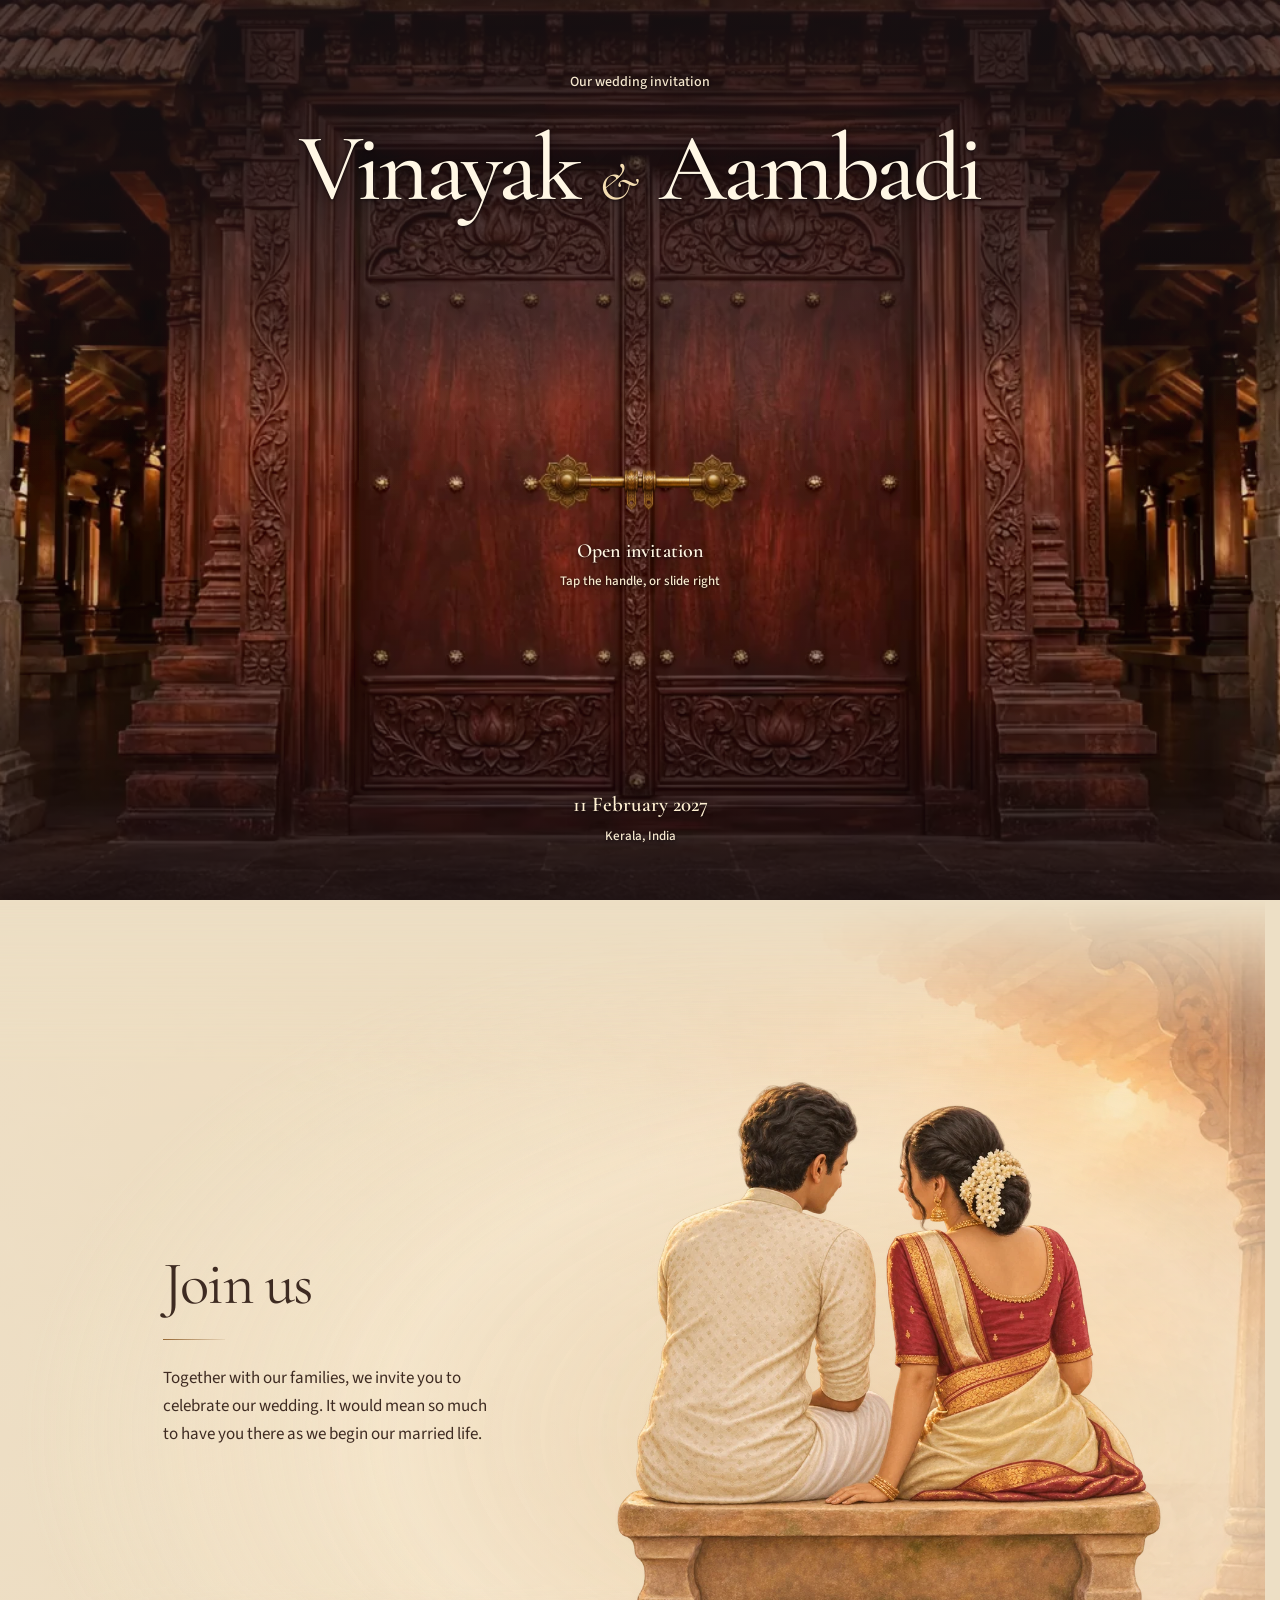
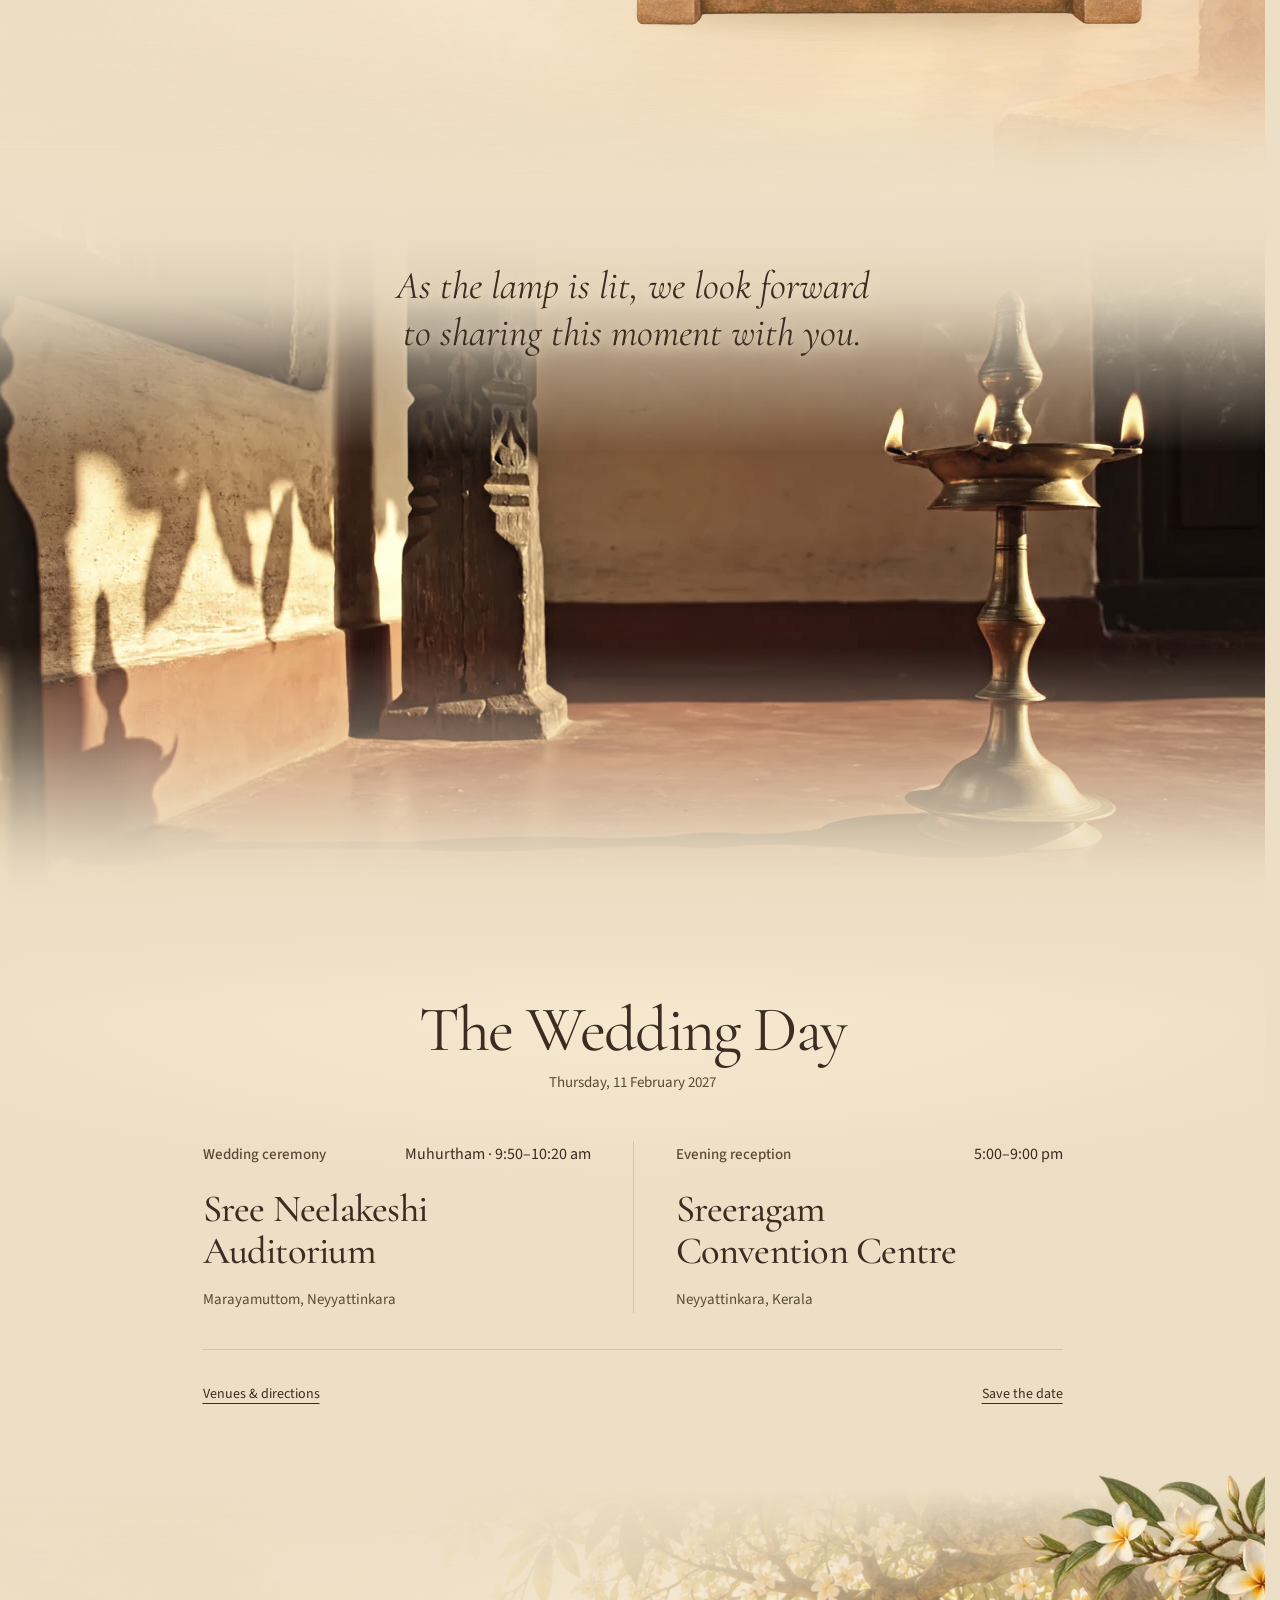
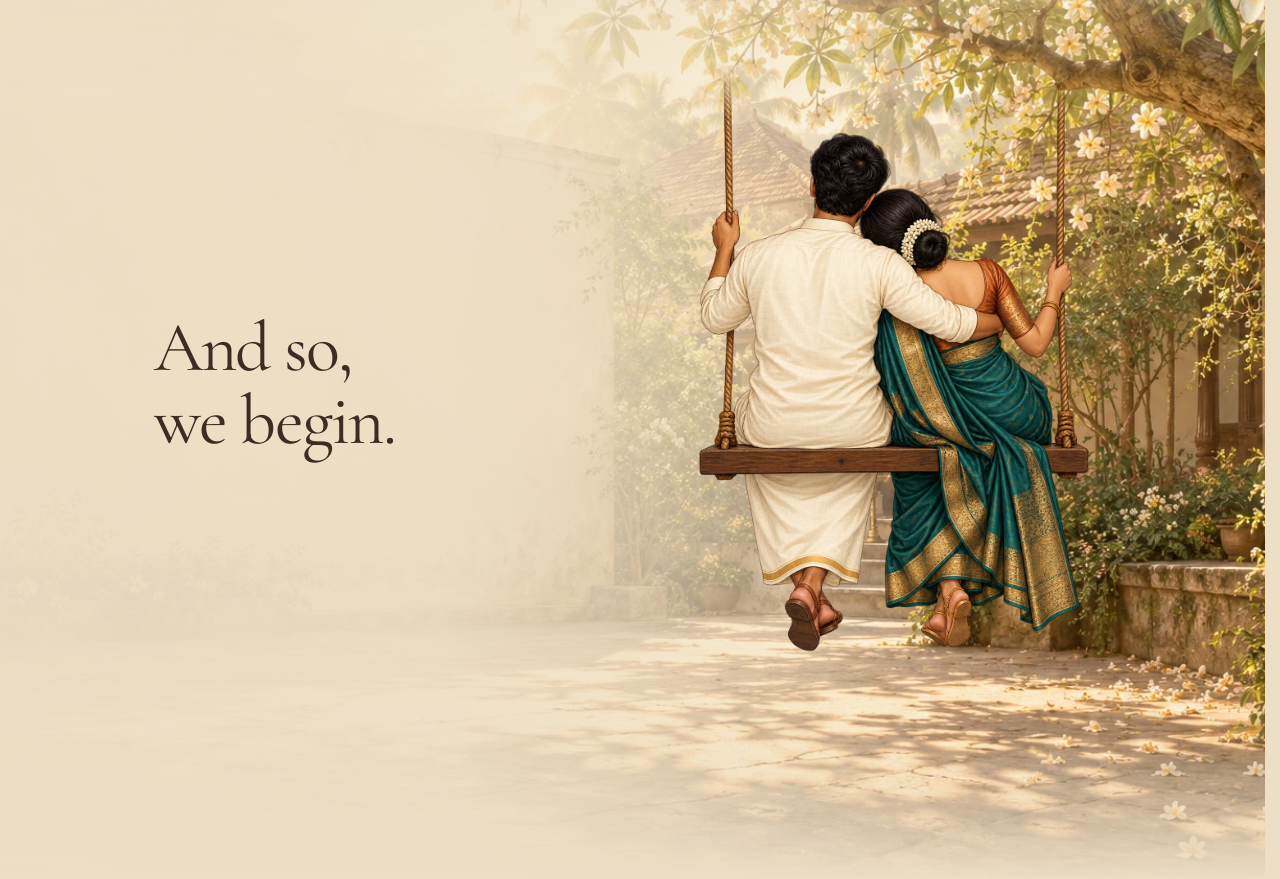
==== docs/vinayak-aambadi-invite/invite.html @ fde3c1c9 "Refine the invitation flow and soften the wedding-day transition" ====
<!doctype html>
<html lang="en"><head>
<meta name="robots" content="noindex, nofollow, noimageindex, nosnippet">
<meta name="referrer" content="no-referrer">
<link rel="stylesheet" href="fonts.css?v=privacy-1">

<meta charset="utf-8"><meta name="viewport" content="width=device-width,initial-scale=1,viewport-fit=cover">
<meta name="theme-color" content="#ead8b8"><title>Vinayak &amp; Aambadi · 11 February 2027</title>
<meta name="description" content="With joyful hearts, join Vinayak and Aambadi in Kerala on 11 February 2027.">
<link rel="icon" href="favicon.svg"><link rel="stylesheet" href="heritage.css?v=22"><link rel="stylesheet" href="depth-layers.css?v=4"><link rel="stylesheet" href="seamless-sections.css?v=5"><link rel="stylesheet" href="invitation-details.css?v=10"><script defer src="vendor/gsap.min.js"></script><script defer src="entrance-film.js?v=5"></script><script defer src="door-handle.js?v=1"></script><script defer src="heritage.js?v=22"></script><script type="module" src="scroll-world.js?v=20261101-viewport-poster"></script>
</head><body>
<a class="skip" href="#the-day">Skip to wedding details</a>
<section class="invite-gate" id="entrance" aria-labelledby="gate-title" hidden>
<div class="gate-cinema" aria-hidden="true"><picture><source media="(max-width:700px)" srcset="assets/entrance-film-v6/mobile-closed.webp"><img src="assets/entrance-film-v6/desktop-closed.webp" width="1280" height="720" alt="" fetchpriority="high"></picture><video class="entrance-film" width="1280" height="720" muted playsinline preload="none" data-assets="assets/entrance-film-v6" data-mobile="assets/entrance-film-v6/mobile-continuous.mp4?v=stable48" data-desktop="assets/entrance-film-v6/desktop-continuous.mp4" disablepictureinpicture></video></div><div class="gate-shade" aria-hidden="true"></div>
<div class="gate-leaf gate-ui">
<div class="gate-heading"><p>Our wedding invitation</p><h2 id="gate-title"><span>Vinayak</span><i>&amp;</i><span>Aambadi</span></h2></div>

<div class="gate-date"><time datetime="2027-02-11">11 February 2027</time><span>Kerala, India</span></div>
</div>
<button class="door-handle" type="button" aria-label="Open invitation" aria-describedby="door-hint"><span class="bolt-mechanism" aria-hidden="true"><span class="bolt-socket bolt-socket--left"><img class="latch-bolt latch-bolt--left" src="assets/entrance-film-v6/brass-latch.webp" width="704" height="235" alt="" decoding="async"></span><span class="bolt-socket bolt-socket--right"><img class="latch-bolt latch-bolt--right" src="assets/entrance-film-v6/brass-latch.webp" width="704" height="235" alt="" decoding="async"></span></span><span class="door-instruction"><span class="gate-action">Open invitation</span><span class="gate-hint" id="door-hint">Tap the handle, or slide right</span></span></button>
</section>
<main id="invitation-content">
<section class="scene cover" id="top" aria-labelledby="names"><div class="scene-glow glow--cover" aria-hidden="true"></div>
<div class="depth-floral floral--cover canopy-plane" aria-hidden="true"><img src="assets/botanical-depth-v1/jasmine.webp" srcset="assets/botanical-depth-v1/jasmine-mobile.webp 320w, assets/botanical-depth-v1/jasmine.webp 640w" sizes="(max-width:700px) 170px, 340px" width="640" height="960" alt="" decoding="async"></div>
<div class="depth-floral floral--cover-right canopy-plane" aria-hidden="true"><img src="assets/botanical-depth-v1/jasmine.webp" srcset="assets/botanical-depth-v1/jasmine-mobile.webp 320w, assets/botanical-depth-v1/jasmine.webp 640w" sizes="(max-width:700px) 170px, 340px" width="640" height="960" alt="" decoding="async"></div>
<div class="canopy-plane canopy-branch canopy-branch--left" aria-hidden="true"><img src="assets/botanical-depth-v1/frangipani.webp" srcset="assets/botanical-depth-v1/frangipani-mobile.webp 480w, assets/botanical-depth-v1/frangipani.webp 960w" sizes="(max-width:700px) 155px, 290px" width="960" height="640" alt="" decoding="async"></div>
<div class="canopy-plane canopy-branch canopy-branch--right" aria-hidden="true"><img src="assets/botanical-depth-v1/frangipani.webp" srcset="assets/botanical-depth-v1/frangipani-mobile.webp 480w, assets/botanical-depth-v1/frangipani.webp 960w" sizes="(max-width:700px) 175px, 340px" width="960" height="640" alt="" decoding="async"></div>
<picture class="cover-landscape"><source media="(max-width:700px)" srcset="assets/entrance-film-v6/mobile-end.webp"><img class="setting" src="assets/entrance-film-v6/desktop-end.webp" alt="" width="1536" height="864" fetchpriority="high"></picture>
<div class="cover-wash" aria-hidden="true"></div>
<div class="cover-copy"><p class="eyebrow">You’re invited to the wedding of</p><h1 id="names" data-words><span>Vinayak</span><i>&amp;</i><span>Aambadi</span></h1><p class="date">11 February 2027</p><p class="small">Thursday · Neyyattinkara, Kerala</p></div>
<div class="cover-couple"><img src="assets/courtyard-portrait-v1/walking.webp" srcset="assets/courtyard-portrait-v1/walking-mobile.webp 540w, assets/courtyard-portrait-v1/walking.webp 900w" sizes="(max-width:700px) 65vw, 29vw" alt="Vinayak and Aambadi walking together, illustrated from behind." width="900" height="1350"></div>
<a class="open-letter" href="#invitation">Read the invitation <span aria-hidden="true">↓</span></a>
</section>
<section class="scene letter" id="invitation" aria-labelledby="letter-title"><div class="scene-glow glow--letter" aria-hidden="true"></div>
<picture class="letter-atmosphere" aria-hidden="true"><img src="assets/courtyard-portrait-v9/veranda.webp" srcset="assets/courtyard-portrait-v9/veranda-small.webp 840w, assets/courtyard-portrait-v9/veranda.webp 1320w" sizes="(max-width:700px) 150vw, 100vw" width="1320" height="880" alt="" decoding="async" loading="lazy"></picture>
<div class="letter-copy"><h2 id="letter-title" data-words><span>Join us</span></h2><span class="letter-rule" aria-hidden="true"></span><p>Together with our families, we invite you to celebrate our wedding. It would mean so much to have you there as we begin our married life.</p></div>
<div class="letter-couple"><img src="assets/courtyard-portrait-v11/dusk.webp" srcset="assets/courtyard-portrait-v11/dusk-mobile.webp 540w, assets/courtyard-portrait-v11/dusk.webp 900w" sizes="(max-width:700px) 84vw, 43vw" alt="Vinayak and Aambadi turn slightly toward one another while seated on a stone bench, illustrated from behind." loading="lazy" width="900" height="964"></div>
</section>
<div class="scene light-story" id="cinema">
<div class="scroll-world film" data-world="section" data-manifest="assets/lamp-motion-v2/manifest.json" aria-hidden="true"><picture class="world-poster"><source media="(max-width:700px)" srcset="assets/lamp-motion-v2/mobile-poster.webp"><img src="assets/films-lamp-v1/desktop-poster.webp" alt="" loading="lazy"></picture><canvas></canvas></div>
<div class="film-wash" aria-hidden="true"></div><div class="light-copy"><p>As the lamp is lit, we look forward to sharing this moment with you.</p></div>
</div>
<section class="scene celebrations" id="the-day" aria-labelledby="events-title">
<div class="celebrations-inner"><header><h2 id="events-title">The Wedding Day</h2><p class="celebration-date"><time datetime="2027-02-11">Thursday, 11 February 2027</time></p></header>
<div class="event-grid">
<article class="event"><div class="event-heading"><h3>Wedding ceremony</h3><p>Muhurtham · <time datetime="2027-02-11T09:50:00+05:30">9:50–10:20 am</time></p></div><h4>Sree Neelakeshi<br>Auditorium</h4><p class="event-address">Marayamuttom, Neyyattinkara</p></article>
<article class="event"><div class="event-heading"><h3>Evening reception</h3><p><time datetime="2027-02-11T17:00:00+05:30">5:00–9:00 pm</time></p></div><h4>Sreeragam<br>Convention Centre</h4><p class="event-address">Neyyattinkara, Kerala</p></article>
</div><div class="events-meta"><a class="calendar" href="index.html#locations">Venues &amp; directions</a><a class="calendar" href="wedding.ics" download>Save the date</a></div></div>
</section>
<section class="scene memory" id="our-story" aria-labelledby="memory-title"><img class="depth-floral floral--memory" src="assets/botanical-depth-v1/frangipani.webp" srcset="assets/botanical-depth-v1/frangipani-mobile.webp 480w, assets/botanical-depth-v1/frangipani.webp 960w" sizes="(max-width:700px) 190px, 340px" width="960" height="640" alt="" aria-hidden="true" decoding="async" loading="lazy"><div class="memory-backdrop" aria-hidden="true"><picture class="memory-setting"><source media="(max-width:700px)" srcset="assets/heritage-v2/story-garden-small.webp"><img src="assets/heritage-v2/story-garden.webp" alt="" loading="lazy" width="1536" height="1024"></picture><div class="memory-wash"></div><div class="scene-glow glow--memory"></div></div><div class="memory-copy" id="until-then"><h2 id="memory-title" data-words><span>And so, we begin.</span></h2></div><div class="swing"><img src="assets/couple-swing-rear-v2.webp" alt="The couple sharing a garden swing, seen from behind." loading="lazy" width="1024" height="1536"></div></section>
</main></body></html>
---- docs/vinayak-aambadi-invite/fonts.css ----
@font-face{font-family:Bodoni Moda;font-style:normal;font-weight:400 600;font-display:swap;src:url(assets/fonts/bodoni-moda-normal.woff2) format("woff2");unicode-range:U+0000-00FF,U+0131,U+0152-0153,U+02BB-02BC,U+02C6,U+02DA,U+02DC,U+0304,U+0308,U+0329,U+2000-206F,U+20AC,U+2122,U+2191,U+2193,U+2212,U+2215,U+FEFF,U+FFFD}@font-face{font-family:Cormorant Garamond;font-style:italic;font-weight:400 600;font-display:swap;src:url(assets/fonts/cormorant-garamond-italic.woff2) format("woff2");unicode-range:U+0000-00FF,U+0131,U+0152-0153,U+02BB-02BC,U+02C6,U+02DA,U+02DC,U+0304,U+0308,U+0329,U+2000-206F,U+20AC,U+2122,U+2191,U+2193,U+2212,U+2215,U+FEFF,U+FFFD}@font-face{font-family:Cormorant Garamond;font-style:normal;font-weight:400 600;font-display:swap;src:url(assets/fonts/cormorant-garamond-normal.woff2) format("woff2");unicode-range:U+0000-00FF,U+0131,U+0152-0153,U+02BB-02BC,U+02C6,U+02DA,U+02DC,U+0304,U+0308,U+0329,U+2000-206F,U+20AC,U+2122,U+2191,U+2193,U+2212,U+2215,U+FEFF,U+FFFD}@font-face{font-family:DM Sans;font-style:normal;font-weight:400 600;font-display:swap;src:url(assets/fonts/dm-sans-normal.woff2) format("woff2");unicode-range:U+0000-00FF,U+0131,U+0152-0153,U+02BB-02BC,U+02C6,U+02DA,U+02DC,U+0304,U+0308,U+0329,U+2000-206F,U+20AC,U+2122,U+2191,U+2193,U+2212,U+2215,U+FEFF,U+FFFD}@font-face{font-family:"Source Sans 3";font-style:normal;font-weight:400 600;font-display:swap;src:url(assets/fonts/source-sans-3-normal.woff2) format("woff2");unicode-range:U+0000-00FF,U+0131,U+0152-0153,U+02BB-02BC,U+02C6,U+02DA,U+02DC,U+0304,U+0308,U+0329,U+2000-206F,U+20AC,U+2122,U+2191,U+2193,U+2212,U+2215,U+FEFF,U+FFFD}
---- docs/vinayak-aambadi-invite/heritage.css ----
:root {
  --paper:#eddfc5; --ink:#503927; --gold:#8c6835; --soft:#715c45;
  --serif:'Cormorant Garamond',Georgia,serif; --sans:'Source Sans 3',Arial,sans-serif;
  --cover-min-height:690px;
  --cover-scene-height:max(100dvh,var(--cover-min-height));
  --cover-position:center 80%;
  --cover-wash:linear-gradient(#eddfc526,transparent 55%);
  color-scheme:light;
}
*{box-sizing:border-box}
html{scroll-behavior:smooth;scrollbar-gutter:stable}
body{margin:0;overflow-x:clip;background:var(--paper);color:var(--ink);font:17px/1.65 var(--sans)}
h1,h2,h3,p{margin:0}a{color:inherit;text-underline-offset:5px}img{display:block;max-width:100%}
a:focus-visible{outline:2px solid var(--gold);outline-offset:6px}
.skip{position:fixed;z-index:20;translate:0 -150%;background:var(--paper);padding:12px}.skip:focus{translate:0}
.scene{position:relative;isolation:isolate;min-height:100svh;overflow:clip;view-timeline:--scene}
.scene::after{content:'';position:absolute;inset:auto 0 0;height:clamp(70px,12svh,150px);z-index:2;background:linear-gradient(transparent,var(--paper));pointer-events:none}
.eyebrow{font-size:14px;letter-spacing:.025em;color:var(--soft);margin-bottom:20px}
h2{font:400 clamp(48px,5.5vw,80px)/1.04 var(--serif);letter-spacing:-.025em;text-wrap:balance}
h2 span{display:block}h3{font:500 40px/1.05 var(--serif)}
.small{font-size:14px}.signature{font:italic 400 30px/1.4 var(--serif);color:var(--gold)}
/* Art direction is responsive. No illustration is ever stretched to fill a box. */
.cover{height:var(--cover-scene-height);min-height:var(--cover-min-height);text-align:center;padding:0 24px}
.cover-landscape,.cover-wash{position:absolute;inset:0;z-index:-3}
.setting{width:100%;height:100%;object-fit:cover;object-position:var(--cover-position)}
.cover-wash{z-index:-2;background:var(--cover-wash)}
.cover-copy{position:relative;z-index:4;padding-top:clamp(55px,8svh,100px);margin-inline:auto;width:fit-content;max-width:100%}
.cover-copy .eyebrow{margin-bottom:15px}
.cover h1{font:500 clamp(64px,7.5vw,104px)/.88 var(--serif);letter-spacing:-.035em}
.cover h1 span{display:block}.cover h1 i{display:block;font-size:.43em;font-weight:400;margin:9px 0 12px}
.date{font:500 25px/1.4 var(--serif);margin-top:24px}.cover-copy .small{margin-top:3px}
.cover-couple{position:absolute;z-index:4;left:50%;translate:-50% 0;bottom:10svh;height:36svh;min-height:245px;max-height:405px;aspect-ratio:2/3;transform-origin:50% 100%}
.cover-couple::after,.letter-couple::after{content:'';position:absolute;left:23%;right:23%;height:12px;bottom:1%;z-index:-1;background:#51382760;border-radius:50%;filter:blur(7px)}
.cover-couple img,.letter-couple img{height:100%;width:100%;object-fit:contain}
.open-letter{position:absolute;z-index:8;bottom:28px;left:50%;translate:-50% 0;white-space:nowrap;font-size:14px;text-decoration:none;display:flex;align-items:center;gap:15px;min-height:44px}.open-letter span{font-size:23px}
/* An illustrated double-page spread, with full-height artwork and breathing room. */
.letter{display:grid;grid-template-columns:1.1fr 1fr;align-items:center;gap:5vw;padding:90px max(12vw,35px) 95px;background:radial-gradient(ellipse at 65% 70%,#f8ecd49c,transparent 60%)}
.letter-copy{position:relative;z-index:5;max-width:540px;text-align:center}
.letter-copy h2{font-size:clamp(46px,4.9vw,74px)}
.letter-copy p:not(.eyebrow){margin-top:18px}.fine-ornament{font-size:25px;color:var(--gold);margin:20px 0}
.letter-architecture{position:absolute;inset:0;z-index:-1;opacity:.4;mask-image:linear-gradient(transparent,#000 18%,#000 76%,transparent);pointer-events:none}
.letter-architecture img{position:absolute;top:0;width:11%;height:100%;object-fit:cover}
.frame-left{left:0;object-position:left center}.frame-right{right:0;object-position:right center}
.letter-couple{position:relative;z-index:3;height:min(66svh,700px);width:100%;align-self:center}
.ritual-front{position:absolute;z-index:4;bottom:2%;left:0;width:min(32%,400px);height:auto;pointer-events:none}
/* A single cinematic breath. Portrait film keeps its native 9:16 proportions. */
.light-story{display:flex;align-items:center;padding:100px 12vw;min-height:110svh}
.film{position:absolute;inset:0;z-index:-4;background:var(--paper);filter:sepia(.25) saturate(.78);pointer-events:none}
.world-poster,.world-poster img,.film canvas{position:absolute;inset:0;width:100%;height:100%;object-fit:cover}
.film canvas{opacity:0}.world-painted canvas{opacity:1}.world-painted .world-poster{opacity:0}
.film-wash{position:absolute;inset:0;z-index:-2;pointer-events:none;background:linear-gradient(90deg,#eddfc5f5,#eddfc5cf 28%,#eddfc50a 65%),linear-gradient(var(--paper),transparent 22%,transparent 74%,var(--paper))}
.light-copy{position:relative;z-index:4;max-width:580px}.light-copy>p:last-child{margin-top:25px}
/* Garden, typography and swing are three independent depth planes. */
.memory{display:grid;grid-template-columns:1fr 1fr;align-items:center;padding:100px 12vw;gap:7vw;min-height:110svh}
.memory-setting{position:absolute;inset:-40px 0;z-index:-4}.memory-setting img{width:100%;height:100%;object-fit:cover;object-position:center}
.memory-wash{position:absolute;inset:0;z-index:-3;background:linear-gradient(90deg,#eddfc5b0,transparent 70%),linear-gradient(var(--paper),transparent 22%,transparent 75%,var(--paper))}
.memory-copy{position:relative;z-index:4}.memory-copy p:last-child{max-width:37ch;margin-top:28px}
.swing{position:relative;z-index:3;height:min(70svh,700px);width:100%;transform-origin:50% 0}
.swing img{height:100%;width:100%;object-fit:contain;transform-origin:50% 0;mask-image:linear-gradient(transparent,#000 8%)}
/* Both venues share one calm, readable page. */
.celebrations{display:flex;align-items:center;justify-content:center;padding:75px 8vw;min-height:100svh;text-align:left;background:var(--paper)}
.celebrations-inner{position:relative;z-index:4;width:min(100%,1000px)}
.celebrations header{text-align:center}.celebration-date{font-size:15px;color:var(--soft);margin-bottom:20px}
.celebrations h2{font-size:clamp(48px,5vw,72px)}
.event-grid{display:grid;grid-template-columns:1fr 1fr;margin:60px 0 48px;gap:0}
.event{position:relative;min-width:0;padding:0 42px}
.event:first-child{padding-left:0}.event:last-child{padding-right:0;border-left:1px solid #9d773d40}
.event-heading{display:flex;align-items:baseline;justify-content:space-between;gap:12px;margin-bottom:22px}
.event-heading h3{font:500 15px/1.4 var(--sans);color:var(--soft)}.event-heading p{font-size:16px;white-space:nowrap}
.event h4{font:500 clamp(32px,3vw,42px)/1.08 var(--serif);letter-spacing:-.02em;margin:0 0 16px}
.event-address{font-size:15px;color:var(--soft)}
.event>a{display:inline-flex;align-items:center;gap:9px;min-height:44px;margin-top:14px;font-size:14px;text-decoration-thickness:1px}
.event>a svg{width:18px;height:18px;stroke:currentColor;stroke-width:1.4;stroke-linecap:round;stroke-linejoin:round}
.events-meta{display:flex;justify-content:space-between;align-items:center;gap:24px;border-top:1px solid #9d773d40;padding-top:23px;font-size:14px}
.events-meta p{line-height:1.65}.events-meta p span{color:var(--soft)}.calendar{display:inline-flex;align-items:center;min-height:44px;white-space:nowrap}
.closing{display:grid;place-items:center;text-align:center;padding:90px 24px 210px;min-height:100svh}
.closing-setting{position:absolute;z-index:-3;inset:0;width:100%;height:100%;object-fit:cover;opacity:.32;mask-image:linear-gradient(transparent,#000 45%,transparent)}
.closing-copy{position:relative;z-index:4}.closing-copy .signature{margin-top:30px}.closing-copy>p:last-of-type{font-size:14px;margin-top:12px}.closing-copy>a{display:inline-flex;align-items:center;min-height:44px;margin-top:20px;font-size:14px}
.closing-ritual{position:absolute;bottom:0;width:min(75vw,520px);height:auto;z-index:4}
@supports ((animation-timeline:view()) and (animation-range:entry)) {
 @media(prefers-reduced-motion:no-preference) {
  .cover-landscape,.cover-copy,.cover-couple{animation:cover-depth linear both;animation-timeline:scroll(root block);animation-range:0px var(--cover-scene-height)}
  .letter-couple,.swing{animation:portrait-depth linear both;animation-timeline:--scene;animation-range:entry 0% exit 100%}
  .letter-architecture,.ritual-front{animation:foreground-depth linear both;animation-timeline:--scene;animation-range:entry 0% exit 100%}
  .memory-setting{animation:garden-depth linear both;animation-timeline:--scene;animation-range:entry 0% exit 100%}
  @keyframes cover-depth{from{transform:translateY(0) scale(1)}to{transform:translateY(var(--cover-travel)) scale(var(--cover-scale,1))}}
  @keyframes portrait-depth{from{translate:0 15px}to{translate:0 -15px}}
  @keyframes foreground-depth{from{translate:0 25px}to{translate:0 -25px}}
  @keyframes garden-depth{from{translate:0 -20px}to{translate:0 20px}}
 }
}
@media(prefers-reduced-motion:no-preference){.in-view .swing img{animation:sway 8s ease-in-out infinite alternate}@keyframes sway{from{rotate:-.65deg}to{rotate:.65deg}}}
@media(max-width:1000px) and (min-width:701px){.letter,.memory{padding-inline:8vw;gap:3vw}.letter-copy h2{font-size:52px}.event{padding-inline:26px}.event-heading{flex-direction:column;gap:5px}h3{font-size:35px}}
@media(max-width:700px){
 :root{--cover-min-height:600px;--cover-position:center bottom}
 body{font-size:15px}
 .scene{min-height:100svh}h2{font-size:clamp(43px,11.8vw,58px)}
 .eyebrow{font-size:12px;margin-bottom:16px}.small{font-size:13px}
 .cover{padding-inline:22px}
 .cover-copy{padding-top:7svh}.cover-copy .eyebrow{max-width:25ch;margin-inline:auto}
 .cover h1{font-size:clamp(61px,17.4vw,79px)}.cover h1 i{margin:8px 0 10px}
 .date{font-size:23px;margin-top:20px}.cover-couple{height:35svh;min-height:220px;max-height:350px;bottom:11svh}
 .open-letter{bottom:18px;font-size:13px}
 .letter{display:flex;flex-direction:column;padding:45px 10vw 55px;gap:16px}
 .letter-copy h2{font-size:clamp(40px,11.6vw,56px)}.letter-copy p:not(.eyebrow){margin-top:14px}.letter-copy .signature{font-size:27px}.letter-copy .fine-ornament{margin:12px 0}
 .letter-couple{height:30svh;min-height:240px;width:100%;flex:none}
 .letter-architecture{opacity:.18}.letter-architecture img{width:12%;height:100%;object-position:left bottom}.letter-architecture .frame-right{object-position:right bottom}
 .ritual-front{width:29%;bottom:25px;left:-10px}
 .light-story{padding:65px 9vw 90px;align-items:flex-start;min-height:105svh}
 .light-copy{margin-top:2svh}.light-copy h2{font-size:clamp(44px,12.2vw,60px)}.light-copy>p:last-child{margin-top:20px}
 .film{top:auto;bottom:0;width:100%;height:auto;aspect-ratio:9/16;filter:sepia(.2) saturate(.8);mask-image:linear-gradient(transparent,#000 22%,#000 84%,transparent)}
 .film-wash{background:linear-gradient(var(--paper) 0%,#eddfc5e0 24%,#eddfc55c 43%,transparent 65%,var(--paper) 100%)}
 .memory{display:flex;flex-direction:column;gap:15px;padding:70px 10vw 65px}
 .memory-copy h2{font-size:clamp(45px,12vw,58px)}.memory-copy p:last-child{margin-top:22px}
 .memory-setting img{object-position:65% center}.memory-wash{background:linear-gradient(var(--paper),#eddfc5b8 30%,#eddfc518 65%,var(--paper))}
 .swing{height:49svh;min-height:310px;max-height:480px;width:100%;flex:none}
 .celebrations{padding:42px 7vw;min-height:100svh}.celebrations h2{font-size:clamp(40px,11.3vw,49px)}.celebration-date{font-size:13px;margin-bottom:15px}
 .event-grid{grid-template-columns:1fr;margin:34px 0 24px;gap:25px}
 .event,.event:first-child,.event:last-child{padding:0;border:0}.event:last-child{border-top:1px solid #9d773d40;padding-top:25px}
 .event-heading{margin-bottom:12px;gap:8px}.event-heading h3{font-size:13px}.event-heading p{font-size:15px}
 .event h4{font-size:31px;margin-bottom:10px}.event-address{font-size:13px}.event>a{margin-top:5px;font-size:13px}
 .events-meta{font-size:12px;padding-top:16px;gap:16px}.events-meta p span{display:none}.calendar{font-size:13px}
 .closing{padding:65px 24px 200px}.closing h2{font-size:58px}.closing-ritual{width:min(90vw,480px)}
}
@media(max-width:370px){.cover h1{font-size:60px}.event-heading{gap:5px}.event-heading h3{font-size:12px}.event-heading p{font-size:14px}.event h4{font-size:28px}}
@media(max-height:740px) and (max-width:700px){.celebrations{padding-block:28px}.celebrations h2{font-size:39px}.celebration-date{margin-bottom:12px}.event-grid{margin:24px 0 18px;gap:18px}.event:last-child{padding-top:18px}.event-heading{margin-bottom:9px}.event h4{font-size:28px;margin-bottom:8px}.event-address{font-size:12px}.event>a{min-height:40px;margin-top:3px}.events-meta{padding-top:12px}}
@media(max-height:740px) and (max-width:700px){.cover-copy{padding-top:5svh}.cover h1{font-size:60px}.cover-copy .eyebrow{margin-bottom:12px}.date{margin-top:15px;font-size:21px}.cover-couple{height:33svh;min-height:195px;bottom:10svh}.open-letter{bottom:10px}.letter,.memory{padding-block:50px 65px}.light-story{min-height:760px}}
@media(max-height:640px) and (max-width:700px){:root{--cover-min-height:540px}.cover-copy{padding-top:25px}.cover h1{font-size:52px}.cover-copy .eyebrow{font-size:11px;line-height:1.45}.cover-couple{height:31svh;min-height:185px}.cover-copy .small{font-size:12px}.cover h1 i{margin:6px 0 8px}}
@media(prefers-reduced-motion:reduce){html{scroll-behavior:auto}*,*::before,*::after{animation:none!important}.film canvas{display:none}.world-poster{opacity:1!important}}
@media(min-width:701px) and (max-height:760px){.celebrations{padding-block:38px}.celebrations h2{font-size:56px}.celebration-date{margin-bottom:15px}.event-grid{margin:34px 0 27px}.event-heading{margin-bottom:15px}.event h4{font-size:36px}.events-meta{padding-top:16px}}
@media(max-width:700px){.celebration-date{font-size:14px}.event-heading h3{font-size:14px}.event-heading p{font-size:16px}.event-address{font-size:14px}.event>a{font-size:14px}.events-meta{font-size:13px}.calendar{font-size:14px}}
@media(max-width:370px), (max-height:740px) and (max-width:700px){.celebration-date{font-size:13px}.event-heading h3{font-size:13px}.event-heading p{font-size:15px}.event-address{font-size:13px}.events-meta{font-size:12px}.calendar{font-size:13px}}
@media(max-width:700px){.light-copy h2{font-size:clamp(40px,11.2vw,50px)}}
@media(max-width:370px) and (max-height:640px){.celebrations{padding-block:12px}.event-grid{margin:20px 0 14px;gap:16px}.event:last-child{padding-top:16px}.event-heading{margin-bottom:8px}.event h4{font-size:27px}.events-meta{padding-top:10px}}
.depth-floral{position:absolute;z-index:5;width:clamp(230px,23vw,350px);height:auto;object-fit:contain;pointer-events:none;opacity:.95}
.floral--cover{left:-95px;top:-40px}.floral--cover-right{right:-90px;top:-150px;scale:-1 1}.floral--letter{right:-100px;top:-80px;z-index:2}.floral--memory{right:-100px;top:-20px;width:clamp(320px,35vw,510px);z-index:2}
.scene-glow{position:absolute;inset:-12%;z-index:-1;pointer-events:none;background:radial-gradient(ellipse at 65% 30%,#fff4ce44,transparent 45%);mix-blend-mode:soft-light}.glow--letter{background:radial-gradient(ellipse at 78% 58%,#fff6da99,transparent 45%)}.glow--memory{background:radial-gradient(ellipse at 75% 15%,#ffebba80,transparent 52%)}
@supports ((animation-timeline:view()) and (animation-range:entry)){
 @media(prefers-reduced-motion:no-preference){
  .cover-copy{animation:type-depth linear both;animation-timeline:--scene;animation-range:exit 0% exit 100%}
  .depth-floral{animation:floral-depth linear both;animation-timeline:--scene;animation-range:entry 0% exit 100%}
  .floral--cover-right{animation-name:floral-near-depth}.scene-glow{animation:light-depth linear both;animation-timeline:--scene;animation-range:entry 0% exit 100%}
  .letter-architecture{animation:none}.letter-architecture .frame-left{animation:far-column linear both;animation-timeline:--scene;animation-range:entry 0% exit 100%}.letter-architecture .frame-right{animation:middle-column linear both;animation-timeline:--scene;animation-range:entry 0% exit 100%}
  .ritual-front{animation-name:ritual-depth}.letter-copy,.memory-copy{animation:quiet-type linear both;animation-timeline:--scene;animation-range:entry 0% exit 100%}
  @keyframes type-depth{to{transform:translateY(-65px)}}@keyframes floral-depth{from{translate:0 65px}to{translate:0 -100px}}@keyframes floral-near-depth{from{translate:0 95px}to{translate:0 -140px}}@keyframes light-depth{from{translate:-15px -30px}to{translate:25px 45px}}
  @keyframes far-column{from{translate:0 -12px}to{translate:0 12px}}@keyframes middle-column{from{translate:0 25px}to{translate:0 -40px}}@keyframes ritual-depth{from{translate:0 60px}to{translate:0 -65px}}@keyframes quiet-type{from{translate:0 10px}to{translate:0 -12px}}
 }
}
@media(max-width:700px){.depth-floral{width:170px}.floral--cover{left:-78px;top:-20px}.floral--cover-right{right:-76px;top:-105px}.floral--letter{right:-80px;top:-80px}.floral--memory{width:220px;right:-60px;top:48%;z-index:2}}
@media(prefers-reduced-motion:reduce){.flower-petal,.flower-bloom{animation:none!important}.depth-floral{translate:none!important}}

/* An engraved tulip on a full-bleed mulberry invitation cover. */
.invite-gate[hidden]{display:none}
.invite-gate{position:fixed;inset:0;z-index:50;isolation:isolate;overflow:hidden;display:grid;color:#f1e4ce;background:var(--paper)}
.invitation-sealed,.invitation-sealed body{overflow:hidden;overscroll-behavior:none}
.invitation-sealed .skip{display:none}
.invite-gate.opening{pointer-events:none}
#names:focus{outline:none;background:transparent;box-shadow:none}
.gate-cinema,.gate-shade{position:absolute;inset:0;pointer-events:none}
.gate-cinema{z-index:-2;inset:0 0 auto;height:var(--cover-scene-height);min-height:100%}
.gate-cinema picture,.gate-cinema img,.entrance-film{position:absolute;inset:0;width:100%;height:100%}
.gate-cinema img,.entrance-film{object-fit:cover;object-position:var(--cover-position)}
.gate-cinema::before{content:'';position:absolute;inset:0;z-index:1;background:var(--cover-wash);pointer-events:none}
.gate-cinema::after,.cover::after{height:24%;background:linear-gradient(transparent,var(--paper) 60%)}
.gate-cinema::after{content:'';position:absolute;inset:auto 0 0;z-index:2}
.gate-shade{z-index:-1;background:linear-gradient(#160b1270,#210e1738 35%,#1c101522 65%,#10090c99)}
.gate-shade::after{display:none;content:'';position:absolute;inset:0;opacity:.09;background-image:url("data:image/svg+xml,%3Csvg viewBox='0 0 160 160' xmlns='http://www.w3.org/2000/svg'%3E%3Cfilter id='n'%3E%3CfeTurbulence type='fractalNoise' baseFrequency='.75' numOctaves='3' stitchTiles='stitch'/%3E%3C/filter%3E%3Cpath fill='%23fff' filter='url(%23n)' d='M0 0h160v160H0z'/%3E%3C/svg%3E");background-size:160px 160px}
.gate-ui{position:relative;display:flex;flex-direction:column;align-items:center;justify-content:space-between;gap:24px;width:100%;height:100%;padding:clamp(32px,8svh,90px) 28px max(30px,6svh);text-align:center}
.gate-heading{position:relative;flex:none}
.gate-heading>p{font:400 14px/1.5 var(--sans);color:#d8c2a0;margin-bottom:28px}
.gate-heading h2{display:flex;align-items:baseline;justify-content:center;gap:.21em;font:400 clamp(58px,7.5vw,100px)/1 var(--serif);letter-spacing:-.035em;color:#f1e4ce}
.gate-heading h2 i{font-size:.55em;font-weight:400;letter-spacing:0;color:#d8bb83}
.invitation-seal{flex:none;display:flex;flex-direction:column;align-items:center;gap:0;min-width:200px;min-height:190px;padding:0 20px 12px;border:0;background:none;color:inherit;cursor:pointer;touch-action:manipulation;-webkit-tap-highlight-color:transparent}
.opening-flower{display:block;width:154px;height:188px;overflow:visible;transition:scale .25s ease,color .25s ease}
.flower-bloom{transform-origin:120px 170px}
.flower-petal{stroke-dasharray:1;stroke-dashoffset:0}
.gate-action{display:block;font:400 17px/1.6 var(--serif);letter-spacing:.035em;color:#f1e4ce;margin-top:7px}
.gate-hint{display:block;font:400 12px/1.5 var(--sans);color:#c9ad8a;margin-top:5px}
.gate-date{display:flex;flex-direction:column;gap:7px;font:400 13px/1.5 var(--sans);color:#d8c2a0;flex:none}
.gate-date time{font:400 21px/1.4 var(--serif);color:#e3cea9}
.invitation-seal:focus-visible{outline:1px solid #d8bb83;outline-offset:12px;border-radius:90px 90px 20px 20px}
.invitation-seal:active .opening-flower{scale:.98}
.invitation-seal:disabled{cursor:progress}
.film-playing .gate-ui{opacity:0;transform:translateY(-6px);transition:opacity .4s ease-out,transform .55s ease-out}
.film-playing .gate-shade{opacity:0;transition:opacity .85s cubic-bezier(.3,0,.2,1)}
.invite-gate.film-revealing{opacity:0;transition:opacity .7s ease-in-out}
@media(prefers-reduced-motion:no-preference){
 .gate-heading,.gate-date{animation:stationery-arrival .9s cubic-bezier(.22,1,.36,1) both}
 .gate-date{animation-delay:.15s}
 .invite-gate:not(.is-ready) .flower-petal,.film-buffering .flower-petal{animation:tulip-loading 2.4s ease-in-out infinite;animation-delay:calc(var(--petal)*.12s)}
 .is-ready:not(.opening) .flower-petal{animation:tulip-engrave 1.7s cubic-bezier(.22,1,.36,1) both;animation-delay:calc(var(--petal)*.09s)}
 .is-ready:not(.opening) .flower-bloom{animation:tulip-light 5s ease-in-out 2.5s 2}
 @media(hover:hover){.invitation-seal:not(:disabled):hover .opening-flower{scale:1.025}}
 @keyframes stationery-arrival{from{opacity:0;transform:translateY(6px)}to{opacity:1;transform:translateY(0)}}
 @keyframes tulip-loading{0%{stroke-dashoffset:1;opacity:.4}50%{stroke-dashoffset:0;opacity:1}100%{stroke-dashoffset:-1;opacity:.4}}
 @keyframes tulip-engrave{from{stroke-dashoffset:1;opacity:.3}to{stroke-dashoffset:0;opacity:1}}
 @keyframes tulip-light{50%{opacity:.85;transform:rotate(-1deg)}}
 @keyframes arrival-foreground{from{opacity:0}to{opacity:1}}
}
@media(max-width:700px){
 .gate-ui{padding-top:max(34px,9svh);padding-bottom:max(30px,6svh);gap:22px}
 .gate-heading>p{margin-bottom:24px;font-size:13px}
 .gate-heading h2{display:flex;flex-direction:column;align-items:center;gap:0;font-size:clamp(60px,17vw,82px);line-height:.94}
 .gate-heading h2 i{font-size:28px;line-height:1.3;margin:6px 0 9px}
 .opening-flower{width:138px;height:164px}
 .gate-date time{font-size:20px}
}
@media(max-height:680px){
 .gate-ui{padding-block:24px;gap:12px}
 .gate-heading>p{margin-bottom:16px;font-size:12px}
 .gate-heading h2{font-size:58px}
 .gate-heading h2 i{font-size:24px;margin:3px 0 6px}
 .opening-flower{height:112px;width:102px}
 .invitation-seal{min-height:158px;padding-bottom:4px}
 .gate-date{gap:3px;font-size:12px}.gate-date time{font-size:19px}
}
@media(max-height:500px) and (min-width:600px){
 .gate-ui{display:grid;grid-template-columns:1fr 1fr;grid-template-rows:1fr auto;gap:8px 28px;padding:24px 8vw}
 .gate-heading{align-self:end}.gate-heading h2{flex-direction:column;align-items:center;font-size:52px;line-height:.94}
 .gate-heading>p{margin-bottom:15px}.gate-heading h2 i{font-size:22px;line-height:1.1;margin:5px 0}
 .invitation-seal{grid-column:2;grid-row:1/3;justify-self:center;align-self:center}
 .opening-flower{width:115px;height:150px}.gate-date{grid-column:1;grid-row:2;align-self:start;margin-top:14px}
}
@media(prefers-reduced-motion:reduce){
 .gate-heading,.gate-date,.flower-petal,.flower-bloom{animation:none!important}
 .film-playing .gate-ui{transform:none}.film-playing .gate-shade,.invite-gate.film-revealing{transition-duration:.15s}
}

/* The temple door is the invitation cover itself. */
.gate-ui{text-shadow:0 2px 22px #120907c0}
.gate-cinema::after{opacity:0}
.film-finished .gate-cinema::after{opacity:1}
@media(prefers-reduced-motion:no-preference){.film-playing .gate-cinema::after{animation:threshold-floor var(--entrance-duration,5.22s) linear both}@keyframes threshold-floor{0%,72%{opacity:0}100%{opacity:1}}}

@media(max-width:700px) and (min-height:681px){.invitation-seal{translate:0 22px}}

/* The photographed brass handle is the control, anchored in image coordinates. */
.door-handle{position:absolute;z-index:5;left:var(--handle-x,50%);top:var(--handle-y,54%);translate:-50% -50%;width:var(--handle-width,176px);height:var(--handle-height,60px);min-height:48px;margin:0;padding:0;border:0;border-radius:24px;background:none;color:#f1e4ce;cursor:grab;touch-action:none;-webkit-user-select:none;user-select:none;-webkit-tap-highlight-color:transparent;overflow:visible}
.desktop-latch{width:100%;height:100%;object-fit:contain;filter:drop-shadow(0 3px 3px #1209058c);transition:transform .18s ease-out}
.door-handle::before{content:'';position:absolute;inset:-24% -10%;border-radius:50%;background:radial-gradient(ellipse,#f5cc7040,transparent 68%);opacity:0;transition:opacity .2s}
.door-handle::after{content:'';position:absolute;left:12%;right:12%;top:47%;height:3px;background:linear-gradient(90deg,transparent,#ffe8ac,transparent);border-radius:50%;filter:blur(1px);opacity:0;pointer-events:none;transform:translateX(calc(var(--grip,0)*12px));transition:opacity .15s}
.door-handle:not(:disabled):hover::before,.door-handle.is-held::before,.opening .door-handle::before{opacity:1}
.door-handle.is-held::after,.opening .door-handle::after{opacity:.8}
.door-handle.is-held{cursor:grabbing}
.door-handle.is-held .desktop-latch{transform:translateX(calc(var(--grip,0)*7px)) scale(.99)}
.opening .desktop-latch{transform:translateX(6px) scale(.985)}
.door-handle:disabled{cursor:progress}
.door-handle:focus-visible{outline:1px solid #f0d39a;outline-offset:10px}
.door-instruction{position:absolute;top:calc(100% + 16px);left:50%;translate:-50% 0;width:260px;max-width:80vw;text-align:center;pointer-events:auto;text-shadow:0 2px 14px #100608}
.door-instruction .gate-action{font-size:20px;line-height:1.4;letter-spacing:.01em;margin:0}
.door-instruction .gate-hint{font-size:12px;color:#e0c9a2;margin-top:7px}
@media(max-height:500px) and (min-width:600px){
 :root{--cover-min-height:100dvh;--cover-scene-height:100dvh}
 .door-instruction{top:50%;left:calc(100% + 22px);translate:0 -50%;width:min(190px,27vw);text-align:left}
 .door-instruction .gate-action{font-size:18px}.door-instruction .gate-hint{font-size:11px}
 .cover-copy{position:absolute;left:8vw;top:30px;padding:0;max-width:42vw}
 .cover-copy .eyebrow{font-size:11px;margin-bottom:10px}.cover h1{font-size:52px}.cover h1 i{margin:4px 0 6px}
 .cover-copy .date{font-size:20px;margin-top:12px}.cover-copy .small{font-size:12px}
 .cover-couple{left:73%;height:61svh;min-height:170px;bottom:12svh}.open-letter{bottom:10px}
}
.film-playing .gate-ui{transform:none}
@media(max-width:700px){.desktop-latch{display:none}.door-instruction .gate-action{font-size:19px}}
@media(prefers-reduced-motion:no-preference){.is-ready:not(.opening) .door-handle::after{animation:latch-light 2.5s ease-in-out 1s 2}.is-ready .door-handle.is-held::after{animation:none}@keyframes latch-light{0%,100%{opacity:0;transform:translateX(-8px)}45%{opacity:.55}75%{opacity:0;transform:translateX(12px)}}}
@media(prefers-reduced-motion:reduce){.door-handle::before,.door-handle::after,.desktop-latch{animation:none!important;transition:none!important;transform:none!important}}


/* Only the inner bolts retract. The fixed rosettes are part of the door film. */
.bolt-mechanism,.bolt-socket{position:absolute;inset:0;display:block;pointer-events:none}
.bolt-socket--left{clip-path:inset(0 50% 0 27.7%)}
.bolt-socket--right{clip-path:inset(0 27.7% 0 50%)}
.latch-bolt{position:absolute;inset:0;width:100%;height:100%;object-fit:contain;transition:transform .72s cubic-bezier(.22,.8,.2,1);backface-visibility:hidden}
.latch-bolt--left{clip-path:inset(0 50% 0 27.7%);transform:translateX(calc(var(--grip,0)*-11.25%))}
.latch-bolt--right{clip-path:inset(0 27.7% 0 50%);transform:translateX(calc(var(--grip,0)*11.25%))}
.opening .latch-bolt--left{transform:translateX(-22.5%)}
.opening .latch-bolt--right{transform:translateX(22.5%)}
.opening .door-handle::after{opacity:0;animation:none}
.film-playing .door-handle::before,.film-playing .door-handle::after{opacity:0}
.opening .door-instruction{opacity:0;transition:opacity .25s .35s}
.film-playing .door-handle{pointer-events:none}
.film-playing .bolt-mechanism{opacity:0;transition:opacity .12s}
@media(prefers-reduced-motion:reduce){.latch-bolt{transition:none!important;transform:none!important}.opening .door-handle{opacity:0}}

/* Text protection blends across the scene rather than forming a text panel. */
:root{--ink:#3e2b22;--soft:#5c4836}
.gate-shade{background:linear-gradient(180deg,#10080cba 0%,#10080ca6 16%,#10080c73 36%,#10080c0d 45%,#10080c2e 66%,#10080c66 78%,#10080cd9 100%)}
.gate-heading,.gate-date,.door-instruction{text-shadow:0 1px 3px #10070bef,0 3px 18px #10070b99}
.gate-heading h2{color:#fff7e5;font-weight:500}
.gate-heading h2 i{color:#f4ddb1}
.gate-heading>p,.gate-date{color:#f5e7ce;font-weight:500}
.gate-date time{color:#fff0d2;font-weight:600}
.door-instruction .gate-action{color:#fff6e2;font-weight:600}
.door-instruction .gate-hint{color:#f7e9cd;font-size:13px;font-weight:500}
.gate-date{animation:none}
.cover::before{content:'';position:absolute;inset:0;z-index:-1;pointer-events:none;background:linear-gradient(180deg,#f7ecd8e6 0%,#f6e9d4cc 34%,#f3e4cbba 47%,#eddfc570 58%,#eddfc500 70%)}
.cover-copy{color:#38271e;text-shadow:0 1px 1px #fff5e080,0 0 20px #f6e8d099}
.cover-copy .eyebrow,.cover-copy .small{color:#4b382c;font-weight:500}
.cover-copy .date{color:#403025;font-weight:600}
.cover>.depth-floral{z-index:3;opacity:.8}
.film-wash{background:linear-gradient(90deg,#eddfc5fc,#eddfc5f2 28%,#eddfc5bf 46%,#eddfc536 66%,transparent 80%),linear-gradient(var(--paper),transparent 22%,transparent 74%,var(--paper))}
.memory-wash{background:linear-gradient(90deg,#eddfc5f5,#eddfc5eb 35%,#eddfc5a3 52%,transparent 76%),linear-gradient(var(--paper),transparent 22%,transparent 75%,var(--paper))}
.closing::before{content:'';position:absolute;inset:0;z-index:-1;pointer-events:none;background:radial-gradient(ellipse at 50% 43%,#eddfc5e6,#eddfc5b3 40%,transparent 72%)}
@media(max-width:700px){
 .film-wash{background:linear-gradient(var(--paper),#eddfc5f2 29%,#eddfc5b3 47%,transparent 67%,var(--paper))}
 .memory-wash{background:linear-gradient(var(--paper),#eddfc5f5 30%,#eddfc5cc 48%,#eddfc540 65%,transparent 78%,var(--paper))}
}
@media(max-height:500px) and (min-width:600px){
 .cover::before{background:linear-gradient(90deg,#eddfc5f0,#eddfc5d9 38%,#eddfc530 60%,transparent 75%)}
}
@media(prefers-reduced-motion:no-preference){
 .film-arrival .cover::before{animation:arrival-foreground 1.1s .05s both}
}

/* Entrance motion lives on the art; scroll depth lives on its outer plane. */
.canopy-plane{pointer-events:none}
.canopy-plane>img{width:100%;height:auto;transform-origin:50% 0}
.canopy-branch{position:absolute;top:-35px;width:290px;z-index:5;opacity:.92}
.canopy-branch--left{left:-95px;scale:-1 1;--canopy-travel:-170px}
.canopy-branch--right{right:-85px;top:-60px;width:340px;--canopy-travel:-225px}
.cover>.floral--cover{--canopy-travel:-95px}
.cover>.floral--cover-right{--canopy-travel:-135px}
@supports ((animation-timeline:view()) and (animation-range:entry)){
 @media(prefers-reduced-motion:no-preference){
  .cover>.canopy-plane{animation:canopy-depth linear both;animation-timeline:scroll(root block);animation-range:0px var(--cover-scene-height)}
  @keyframes canopy-depth{from{translate:0 0}to{translate:0 var(--canopy-travel)}}
 }
}
@media(max-width:700px){
 .canopy-branch--left{top:-20px;left:-70px;width:155px;--canopy-travel:-110px}
 .canopy-branch--right{top:-30px;right:-65px;width:175px;--canopy-travel:-155px}
 .cover>.floral--cover{--canopy-travel:-65px}
 .cover>.floral--cover-right{--canopy-travel:-95px}
}
@media(max-height:500px) and (min-width:600px){.canopy-branch{width:160px;top:-35px}.canopy-branch--left{left:-85px}.canopy-branch--right{right:-70px}}
@media(prefers-reduced-motion:reduce){.canopy-plane{translate:none!important}}

.cover-landscape{--cover-travel:clamp(105px,21svh,205px)}
.cover-copy{--cover-travel:-42px}
.cover-couple{--cover-travel:-94px;--cover-scale:1.07}

@media(max-width:700px){
 /* Keep the doorway, hero and scroll distances stable as phone toolbars move. */
 :root{
  --cover-min-height:540px;
  --cover-scene-height:max(100lvh,var(--cover-min-height));
  --cover-below-fold:max(0px,calc(var(--cover-scene-height) - 100svh));
 }
 .cover-copy{padding-top:clamp(25px,6svh,58px);--cover-travel:-36px}
 .cover h1{font-size:clamp(52px,min(17.4vw,9.6svh),79px)}
 .cover-couple{height:clamp(185px,33svh,350px);bottom:max(10svh,calc(var(--cover-below-fold) + 49px));--cover-travel:-82px}
 .open-letter{bottom:calc(var(--cover-below-fold) + 12px)}
 .canopy-branch--left{--canopy-travel:-175px}
 .canopy-branch--right{--canopy-travel:-225px}
 .cover>.floral--cover{--canopy-travel:-94px}
 .cover>.floral--cover-right{--canopy-travel:-132px}
}
---- docs/vinayak-aambadi-invite/depth-layers.css ----
.depth-asset{position:absolute;z-index:3;pointer-events:none;--depth-from:25px;--depth-to:-90px}.depth-asset>img{display:block;width:100%;height:auto;transform-origin:50% 0}.layer-lamp{width:230px;--depth-from:15px;--depth-to:-140px}.layer-festoon{--depth-from:20px;--depth-to:-65px}.cover .layer-lamp{right:6vw;top:-35px;z-index:5;--depth-from:0px;--depth-to:-180px}.letter .layer-festoon{left:20%;top:-10vw;width:60%;max-width:1000px;z-index:3;opacity:.85}.closing .layer-festoon{left:15%;top:-120px;width:70%;z-index:2;opacity:.8}@supports ((animation-timeline:view()) and (animation-range:entry)){@media(prefers-reduced-motion:no-preference){.depth-asset{animation:art-plane-depth linear both;animation-timeline:--scene;animation-range:entry 0% exit 100%}.cover .depth-asset{animation-range:exit 0% exit 100%}@keyframes art-plane-depth{0%{translate:0 var(--depth-from)}to{translate:0 var(--depth-to)}}}}@media(prefers-reduced-motion:no-preference){.in-view .layer-lamp>img{animation:hanging-lamp-sway 9s ease-in-out infinite alternate}@keyframes hanging-lamp-sway{0%{rotate:-.7deg}to{rotate:.7deg}}}@media(max-width:1000px)and (min-width:701px){.cover .layer-lamp{right:1vw;width:190px}}@media(max-width:700px){.cover .layer-lamp{width:150px;right:-38px;top:-25px;--depth-to:-120px}.letter{padding-top:100px;padding-bottom:45px}.letter .layer-festoon{left:-3%;width:106%;top:-13vw;opacity:.82;--depth-from:10px;--depth-to:-55px}.closing .layer-festoon{left:-8%;top:-18vw;width:116%;--depth-from:10px;--depth-to:-50px}}@media(max-height:640px)and (max-width:700px){.cover .layer-lamp{width:120px;right:-35px;top:-32px}}@media(max-height:500px)and (min-width:600px){.cover .layer-lamp{width:130px;right:-35px;top:-50px}.letter .layer-festoon{top:-18vw}}@media(prefers-reduced-motion:reduce){.depth-asset{translate:none!important}.depth-asset>img{rotate:none!important}}
---- docs/vinayak-aambadi-invite/seamless-sections.css ----
/* Decoration spans the chapter boundary instead of meeting a hard clipping box. */
#invitation-content{overflow:clip}
.memory,.closing{overflow:visible;z-index:1}
.closing::after{inset:-120px 0 -130px;height:auto;z-index:0;background:linear-gradient(180deg,transparent 110px,var(--paper) 120px,var(--paper) 124px,transparent 134px),linear-gradient(0deg,transparent 120px,var(--paper) 130px,var(--paper) 134px,transparent 144px)}
.letter .layer-festoon{top:0;--depth-from:8px;--depth-to:-24px}
.letter{background:none}
.letter::before{content:'';position:absolute;inset:-150px 0 -130px;z-index:-1;pointer-events:none;background:radial-gradient(ellipse at 65% 60%,#f8ecd49c,transparent 65%);-webkit-mask-image:linear-gradient(transparent,#000 22%,#000 76%,transparent);mask-image:linear-gradient(transparent,#000 22%,#000 76%,transparent)}
.letter-architecture{inset:-130px 0 -110px;-webkit-mask-image:linear-gradient(transparent,#000 22%,#000 74%,transparent);mask-image:linear-gradient(transparent,#000 22%,#000 74%,transparent)}
.letter-architecture .frame-left{-webkit-mask-image:linear-gradient(90deg,#000 50%,transparent);mask-image:linear-gradient(90deg,#000 50%,transparent)}
.letter-architecture .frame-right{-webkit-mask-image:linear-gradient(270deg,#000 50%,transparent);mask-image:linear-gradient(270deg,#000 50%,transparent)}
.letter .layer-festoon,.closing .layer-festoon{-webkit-mask-image:linear-gradient(transparent,#000 32px,#000 calc(100% - 8px),transparent);mask-image:linear-gradient(transparent,#000 32px,#000 calc(100% - 8px),transparent)}
.floral--letter{top:8px;-webkit-mask-image:linear-gradient(transparent,#000 36px);mask-image:linear-gradient(transparent,#000 36px)}
.memory-backdrop {
 position: absolute;
 inset: 0;
 z-index: -1;
 isolation: isolate;
 overflow: clip;
 pointer-events: none;
}

/* Fade the fixed backdrop so the parallax artwork cannot reveal its moving edge. */
@supports (mask-image: linear-gradient(black, transparent)) or (-webkit-mask-image: linear-gradient(black, transparent)) {
 .light-story::after,
 .memory::after {
  content: none;
 }

 .film {
  --scene-fade: linear-gradient(transparent, #000 22%, #000 76%, #000c 85%, #0004 94%, transparent);
  -webkit-mask-image: var(--scene-fade);
  mask-image: var(--scene-fade);
 }

 .film-wash {
  background: linear-gradient(90deg, #eddfc5fc, #eddfc5f2 28%, #eddfc5bf 46%, #eddfc536 66%, transparent 80%);
 }

 .memory-backdrop {
  --scene-fade: linear-gradient(transparent, #0004 5%, #000c 13%, #000 23%, #000 77%, #000c 86%, #0004 95%, transparent);
  -webkit-mask-image: var(--scene-fade);
  mask-image: var(--scene-fade);
 }

 .memory-wash {
  background: linear-gradient(90deg, #eddfc5f5, #eddfc5eb 35%, #eddfc5a3 52%, transparent 76%);
 }

 @media (max-width: 700px) {
  .film {
   --scene-fade: linear-gradient(transparent, #000 22%, #000 79%, #000c 87%, #0004 95%, transparent);
  }

  .film-wash {
   background: linear-gradient(var(--paper), #eddfc5f2 29%, #eddfc5b3 47%, transparent 67%);
  }

  .memory-wash {
   background: linear-gradient(var(--paper), #eddfc5f5 30%, #eddfc5cc 48%, #eddfc540 65%, transparent 78%);
  }
 }
}
@media(max-width:700px){
 .letter{padding-top:clamp(128px,35vw,205px)}
 .letter::before{inset:-110px 0 -100px}
 .letter-architecture{inset:-95px 0 -85px}
 .letter-architecture .frame-left{-webkit-mask-image:linear-gradient(90deg,#000 40%,transparent);mask-image:linear-gradient(90deg,#000 40%,transparent)}
 .letter-architecture .frame-right{-webkit-mask-image:linear-gradient(270deg,#000 40%,transparent);mask-image:linear-gradient(270deg,#000 40%,transparent)}
}
---- docs/vinayak-aambadi-invite/invitation-details.css ----
/* The launch type arrives in a single sequence. The lock remains interactive. */
@media (prefers-reduced-motion: no-preference) {
 .invite-gate .gate-heading { animation: none; }
 .gate-heading > p,
 .gate-heading h2 > *,
 .gate-date > *,
 .door-instruction > * {
  animation: doorway-type .85s cubic-bezier(.22, .7, .2, 1) var(--doorway-delay, .1s) both;
 }
 .gate-heading h2 > :nth-child(1) { --doorway-delay: .24s; }
 .gate-heading h2 > :nth-child(2) { --doorway-delay: .39s; }
 .gate-heading h2 > :nth-child(3) { --doorway-delay: .51s; }
 .gate-date time { --doorway-delay: .67s; }
 .gate-date span { --doorway-delay: .77s; }
 .door-instruction .gate-action { --doorway-delay: .59s; }
 .door-instruction .gate-hint { --doorway-delay: .73s; }
 @keyframes doorway-type {
  from { opacity: 0; transform: translateY(.34em); clip-path: inset(100% -.25em -.3em); }
  to { opacity: 1; transform: translateY(0); clip-path: inset(-.24em -.25em -.3em); }
 }
}

/* A quiet print-style spread gives the illustration space without a frame. */
.letter {
 grid-template-columns: minmax(0, .9fr) minmax(0, 1.1fr);
 gap: clamp(22px, 5vw, 78px);
 padding: clamp(80px, 11svh, 150px) max(8vw, calc((100vw - 1180px) / 2));
}
.letter::before {
 inset: 0;
 background: radial-gradient(ellipse at 65% 59%, #d4a77849, #f9ebd276 37%, transparent 69%);
}
.letter-atmosphere {
 position: absolute;
 inset: 0;
 z-index: -2;
 overflow: clip;
 pointer-events: none;
 opacity: .75;
 -webkit-mask-image: linear-gradient(transparent, #000 18%, #000 79%, transparent);
 mask-image: linear-gradient(transparent, #000 18%, #000 79%, transparent);
}
.letter-atmosphere img {
 position: absolute;
 inset: -26px 0;
 width: 100%;
 height: calc(100% + 52px);
 object-fit: cover;
 object-position: center;
}
.letter-atmosphere::after {
 content: '';
 position: absolute;
 inset: 0;
 background: linear-gradient(90deg, #eddfc5e6, #eddfc59c 42%, transparent 82%);
}
@supports ((animation-timeline: view()) and (animation-range: entry)) {
 @media (prefers-reduced-motion: no-preference) {
  .letter-atmosphere img {
   animation: letter-atmosphere-depth linear both;
   animation-timeline: --scene;
   animation-range: entry 0% exit 100%;
  }
  @keyframes letter-atmosphere-depth {
   from { transform: translateY(-23px); }
   to { transform: translateY(23px); }
  }
 }
}
.letter-copy { text-align: left; justify-self: center; }
.letter-copy h2 { font-size: clamp(43px, 4.75vw, 72px); }
.letter-copy p { max-width: 41ch; }
.letter-rule {
 display: block;
 width: 62px;
 height: 1px;
 margin: 24px 0;
 background: linear-gradient(90deg, #946632, #94663218);
}
.letter-couple { width: 100%; height: auto; max-width: 550px; justify-self: center; }
.letter-couple img { width: 100%; height: auto; }
.letter-couple::after {
 left: 9%;
 right: 6%;
 bottom: 3.2%;
 height: 4.5%;
 background: #76502a3d;
 filter: blur(13px);
}

.celebrations .event-heading,
.celebrations .events-meta {
 flex-wrap: wrap;
 row-gap: 4px;
}

.light-story {
 align-items: flex-start;
 justify-content: center;
 min-height: 80svh;
 padding: clamp(38px, 7svh, 76px) 8vw 24px;
}

.light-copy {
 text-align: center;
}

.light-copy > p:last-child {
 max-width: 38ch;
 margin: 0;
 font: italic 400 clamp(23px, 3.05vw, 42px)/1.2 var(--serif);
 text-wrap: balance;
 text-shadow: 0 1px 12px var(--paper), 0 1px 24px var(--paper);
}

.light-story .film-wash {
 background: linear-gradient(180deg, var(--paper), #eddfc5d9 13%, transparent 35%, transparent 62%, #eddfc5b3 85%, var(--paper) 98%);
}

.celebrations {
 min-height: auto;
 padding-block: clamp(52px, 8.5svh, 88px) clamp(48px, 8svh, 88px);
 background:
  linear-gradient(var(--paper), transparent 96px),
  radial-gradient(ellipse 65% 170px at 50% 96px, #fff1d785, transparent),
  var(--paper);
}

.celebrations-inner {
 max-width: 860px;
}

.celebrations .celebration-date {
 margin: 8px 0 0;
}

.celebrations .event-grid {
 margin-block: clamp(30px, 5svh, 48px) clamp(24px, 4svh, 36px);
}

@media (max-width: 700px) {
 .light-story { min-height: min(94svh, 177.78vw); padding-top: clamp(32px, 6svh, 52px); }
 .light-copy { margin-top: 0; }
 .light-copy > p:last-child { max-width: 29ch; }
 .celebrations .event-heading { flex-direction: column; align-items: flex-start; }
 .letter { padding: clamp(48px, 8svh, 80px) 8vw 28px; gap: 18px; align-items: center; }
 .letter::before { background: radial-gradient(ellipse at 50% 73%, #c3986b42, #f9ebd27d 41%, transparent 72%); }
 .letter-atmosphere img { object-position: right center; }
 .letter-atmosphere::after { background: linear-gradient(#eddfc5ea, #eddfc5bc 42%, #eddfc534 75%, transparent); }
 .letter-copy { text-align: center; }
 .letter-copy h2 { font-size: clamp(39px, 10.45vw, 55px); }
 .letter-copy p { margin-inline: auto; }
 .letter-rule { margin: 15px auto; background: linear-gradient(90deg, transparent, #946632aa, transparent); }
 .letter-couple { max-width: 392px; min-height: 0; }
}
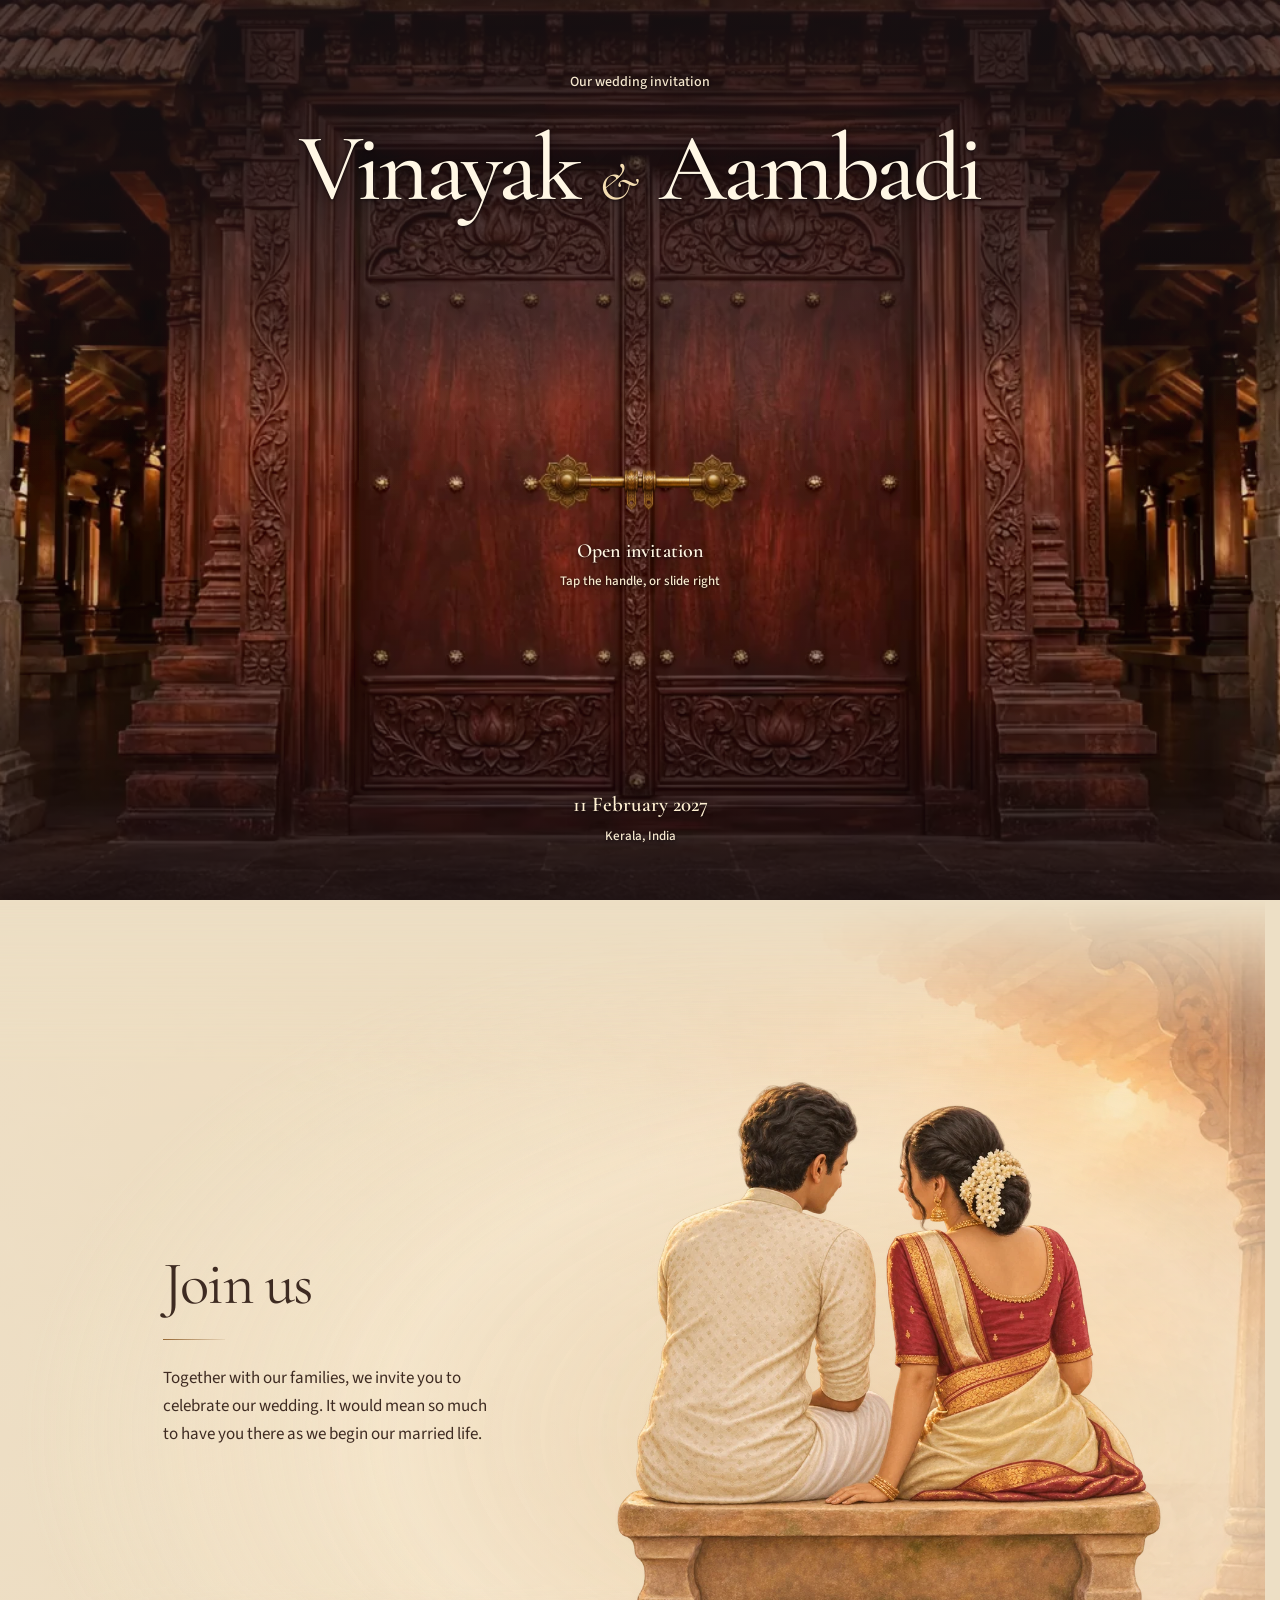
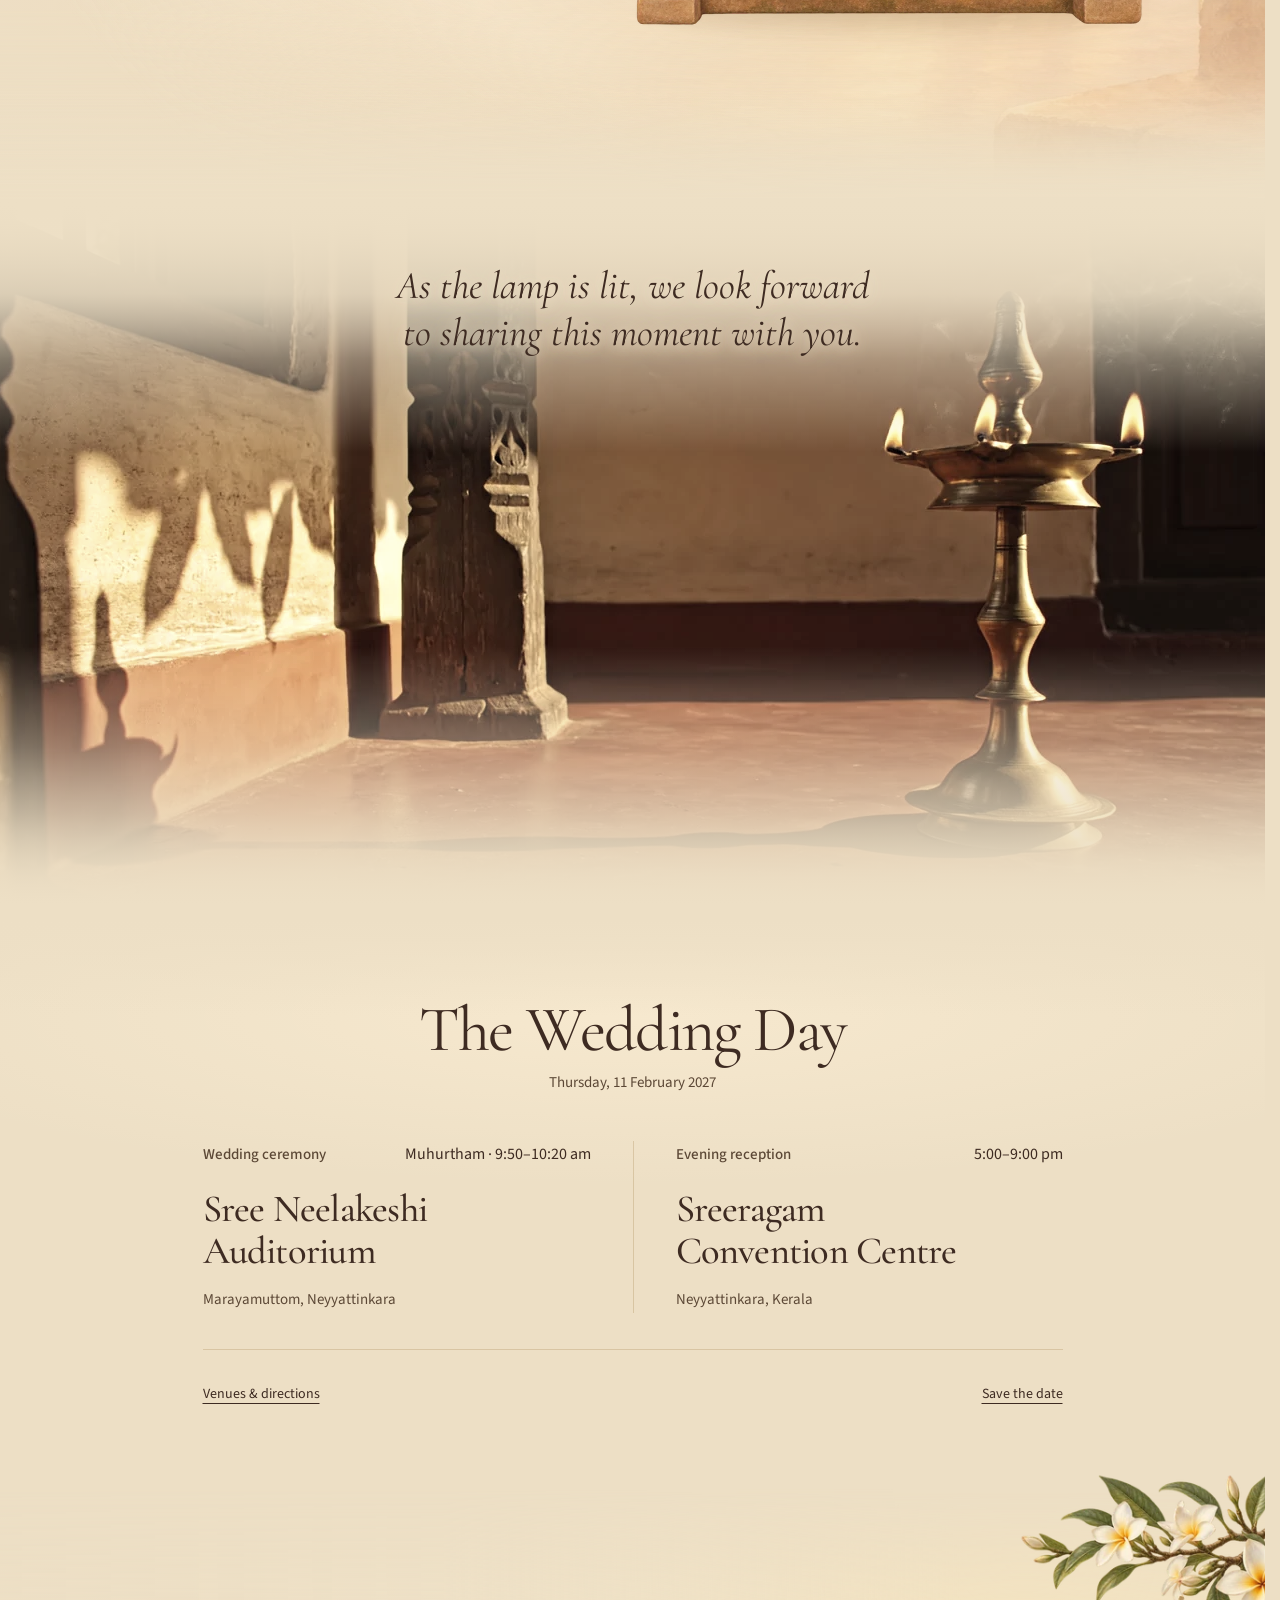
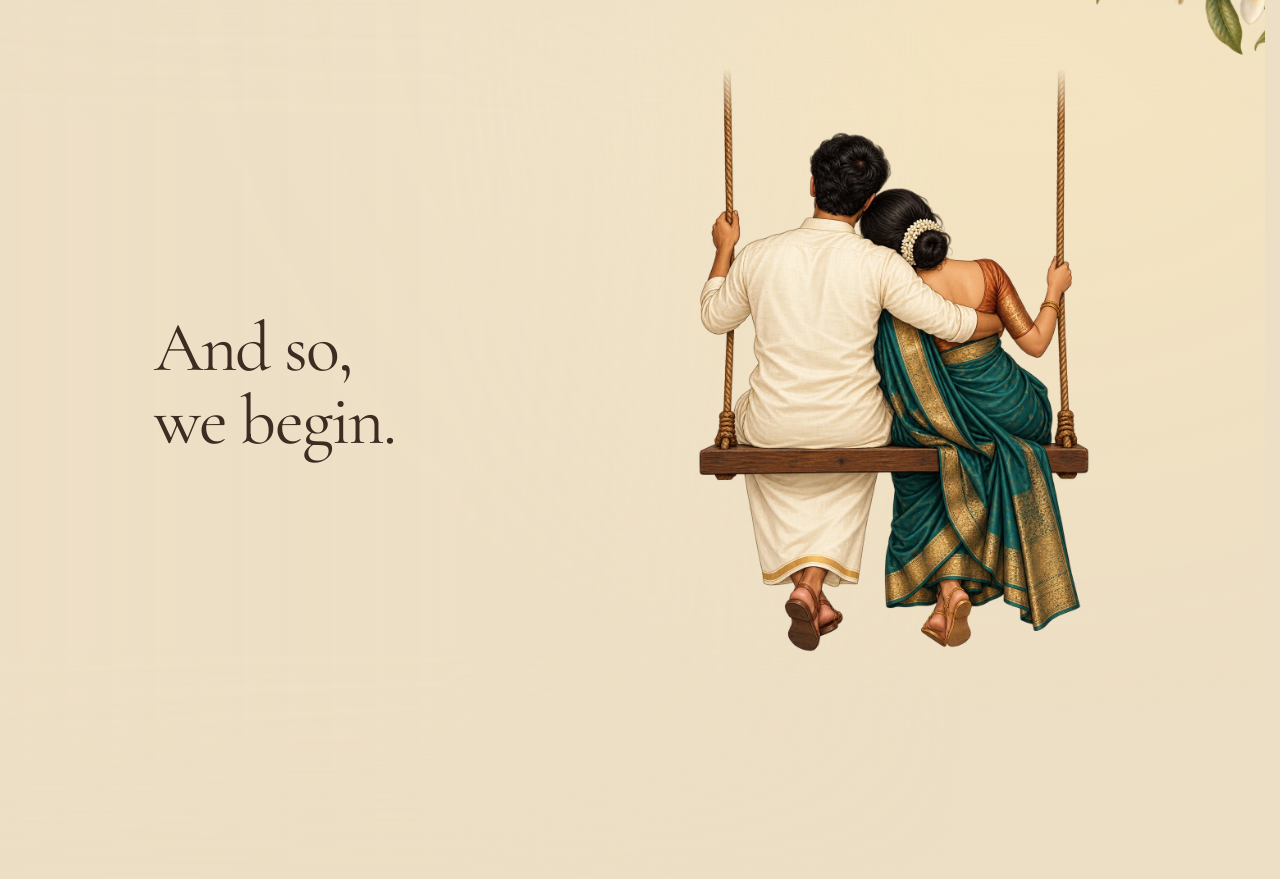
==== commit f9a4159c: "Give the lamp and schedule full mobile screens" ====
--- a/docs/vinayak-aambadi-invite/invite.html
+++ b/docs/vinayak-aambadi-invite/invite.html
@@ -7,7 +7,7 @@
 <meta charset="utf-8"><meta name="viewport" content="width=device-width,initial-scale=1,viewport-fit=cover">
 <meta name="theme-color" content="#ead8b8"><title>Vinayak &amp; Aambadi · 11 February 2027</title>
 <meta name="description" content="With joyful hearts, join Vinayak and Aambadi in Kerala on 11 February 2027.">
-<link rel="icon" href="favicon.svg"><link rel="stylesheet" href="heritage.css?v=22"><link rel="stylesheet" href="depth-layers.css?v=4"><link rel="stylesheet" href="seamless-sections.css?v=5"><link rel="stylesheet" href="invitation-details.css?v=10"><script defer src="vendor/gsap.min.js"></script><script defer src="entrance-film.js?v=5"></script><script defer src="door-handle.js?v=1"></script><script defer src="heritage.js?v=22"></script><script type="module" src="scroll-world.js?v=20261101-viewport-poster"></script>
+<link rel="icon" href="favicon.svg"><link rel="stylesheet" href="heritage.css?v=22"><link rel="stylesheet" href="depth-layers.css?v=4"><link rel="stylesheet" href="seamless-sections.css?v=5"><link rel="stylesheet" href="invitation-details.css?v=11"><script defer src="vendor/gsap.min.js"></script><script defer src="entrance-film.js?v=5"></script><script defer src="door-handle.js?v=1"></script><script defer src="heritage.js?v=22"></script><script type="module" src="scroll-world.js?v=20261101-viewport-poster"></script>
 </head><body>
 <a class="skip" href="#the-day">Skip to wedding details</a>
 <section class="invite-gate" id="entrance" aria-labelledby="gate-title" hidden>
@@ -43,8 +43,8 @@
 <section class="scene celebrations" id="the-day" aria-labelledby="events-title">
 <div class="celebrations-inner"><header><h2 id="events-title">The Wedding Day</h2><p class="celebration-date"><time datetime="2027-02-11">Thursday, 11 February 2027</time></p></header>
 <div class="event-grid">
-<article class="event"><div class="event-heading"><h3>Wedding ceremony</h3><p>Muhurtham · <time datetime="2027-02-11T09:50:00+05:30">9:50–10:20 am</time></p></div><h4>Sree Neelakeshi<br>Auditorium</h4><p class="event-address">Marayamuttom, Neyyattinkara</p></article>
-<article class="event"><div class="event-heading"><h3>Evening reception</h3><p><time datetime="2027-02-11T17:00:00+05:30">5:00–9:00 pm</time></p></div><h4>Sreeragam<br>Convention Centre</h4><p class="event-address">Neyyattinkara, Kerala</p></article>
+<article class="event"><div class="event-heading"><h3>Wedding ceremony</h3><p>Muhurtham · <time datetime="2027-02-11T09:50:00+05:30">9:50–10:20 am</time></p></div><h4>Sree Neelakeshi<br> Auditorium</h4><p class="event-address">Marayamuttom, Neyyattinkara</p></article>
+<article class="event"><div class="event-heading"><h3>Evening reception</h3><p><time datetime="2027-02-11T17:00:00+05:30">5:00–9:00 pm</time></p></div><h4>Sreeragam<br> Convention Centre</h4><p class="event-address">Neyyattinkara, Kerala</p></article>
 </div><div class="events-meta"><a class="calendar" href="index.html#locations">Venues &amp; directions</a><a class="calendar" href="wedding.ics" download>Save the date</a></div></div>
 </section>
 <section class="scene memory" id="our-story" aria-labelledby="memory-title"><img class="depth-floral floral--memory" src="assets/botanical-depth-v1/frangipani.webp" srcset="assets/botanical-depth-v1/frangipani-mobile.webp 480w, assets/botanical-depth-v1/frangipani.webp 960w" sizes="(max-width:700px) 190px, 340px" width="960" height="640" alt="" aria-hidden="true" decoding="async" loading="lazy"><div class="memory-backdrop" aria-hidden="true"><picture class="memory-setting"><source media="(max-width:700px)" srcset="assets/heritage-v2/story-garden-small.webp"><img src="assets/heritage-v2/story-garden.webp" alt="" loading="lazy" width="1536" height="1024"></picture><div class="memory-wash"></div><div class="scene-glow glow--memory"></div></div><div class="memory-copy" id="until-then"><h2 id="memory-title" data-words><span>And so, we begin.</span></h2></div><div class="swing"><img src="assets/couple-swing-rear-v2.webp" alt="The couple sharing a garden swing, seen from behind." loading="lazy" width="1024" height="1536"></div></section>
--- a/docs/vinayak-aambadi-invite/invitation-details.css
+++ b/docs/vinayak-aambadi-invite/invitation-details.css
@@ -139,9 +139,11 @@
 }
 
 @media (max-width: 700px) {
- .light-story { min-height: min(94svh, 177.78vw); padding-top: clamp(32px, 6svh, 52px); }
+ /* Keep each chapter at least a screen tall when the browser chrome collapses. */
+ .light-story, .celebrations { min-height: 100svh; min-height: 100lvh; }
+ .light-story { padding-top: clamp(44px, 9svh, 88px); }
  .light-copy { margin-top: 0; }
- .light-copy > p:last-child { max-width: 29ch; }
+ .light-copy > p:last-child { max-width: 27ch; font-size: clamp(23px, 6.4vw, 32px); }
  .celebrations .event-heading { flex-direction: column; align-items: flex-start; }
  .letter { padding: clamp(48px, 8svh, 80px) 8vw 28px; gap: 18px; align-items: center; }
  .letter::before { background: radial-gradient(ellipse at 50% 73%, #c3986b42, #f9ebd27d 41%, transparent 72%); }
@@ -153,3 +155,14 @@
  .letter-rule { margin: 15px auto; background: linear-gradient(90deg, transparent, #946632aa, transparent); }
  .letter-couple { max-width: 392px; min-height: 0; }
 }
+
+@media (max-width: 700px) and (max-height: 740px) {
+ .celebrations { padding-block: 36px 30px; }
+ .celebrations .event-grid { margin-block: 24px 18px; gap: 16px; }
+ .celebrations .event:last-child { padding-top: 16px; }
+ .celebrations .event h4 br { display: none; }
+}
+
+@media (max-width: 360px) and (max-height: 740px) {
+ .celebrations h2 { font-size: 34px; }
+}
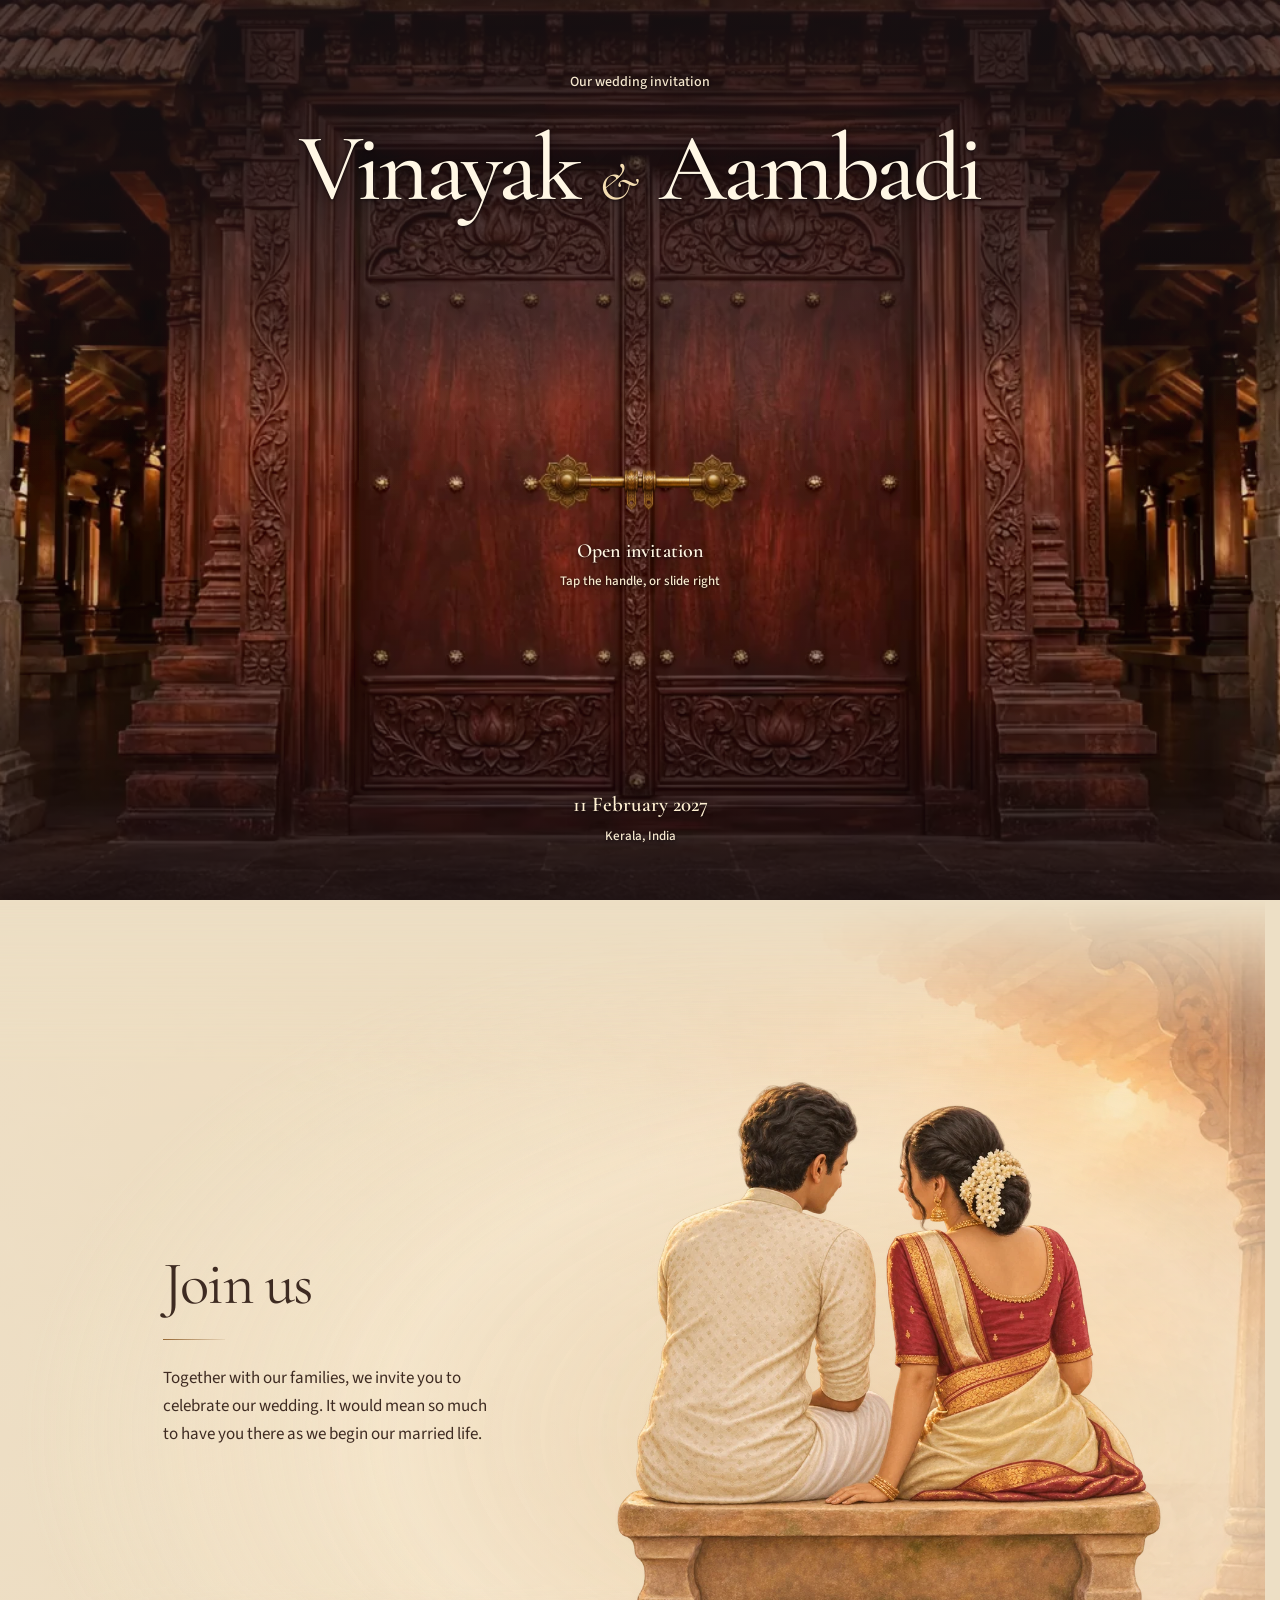
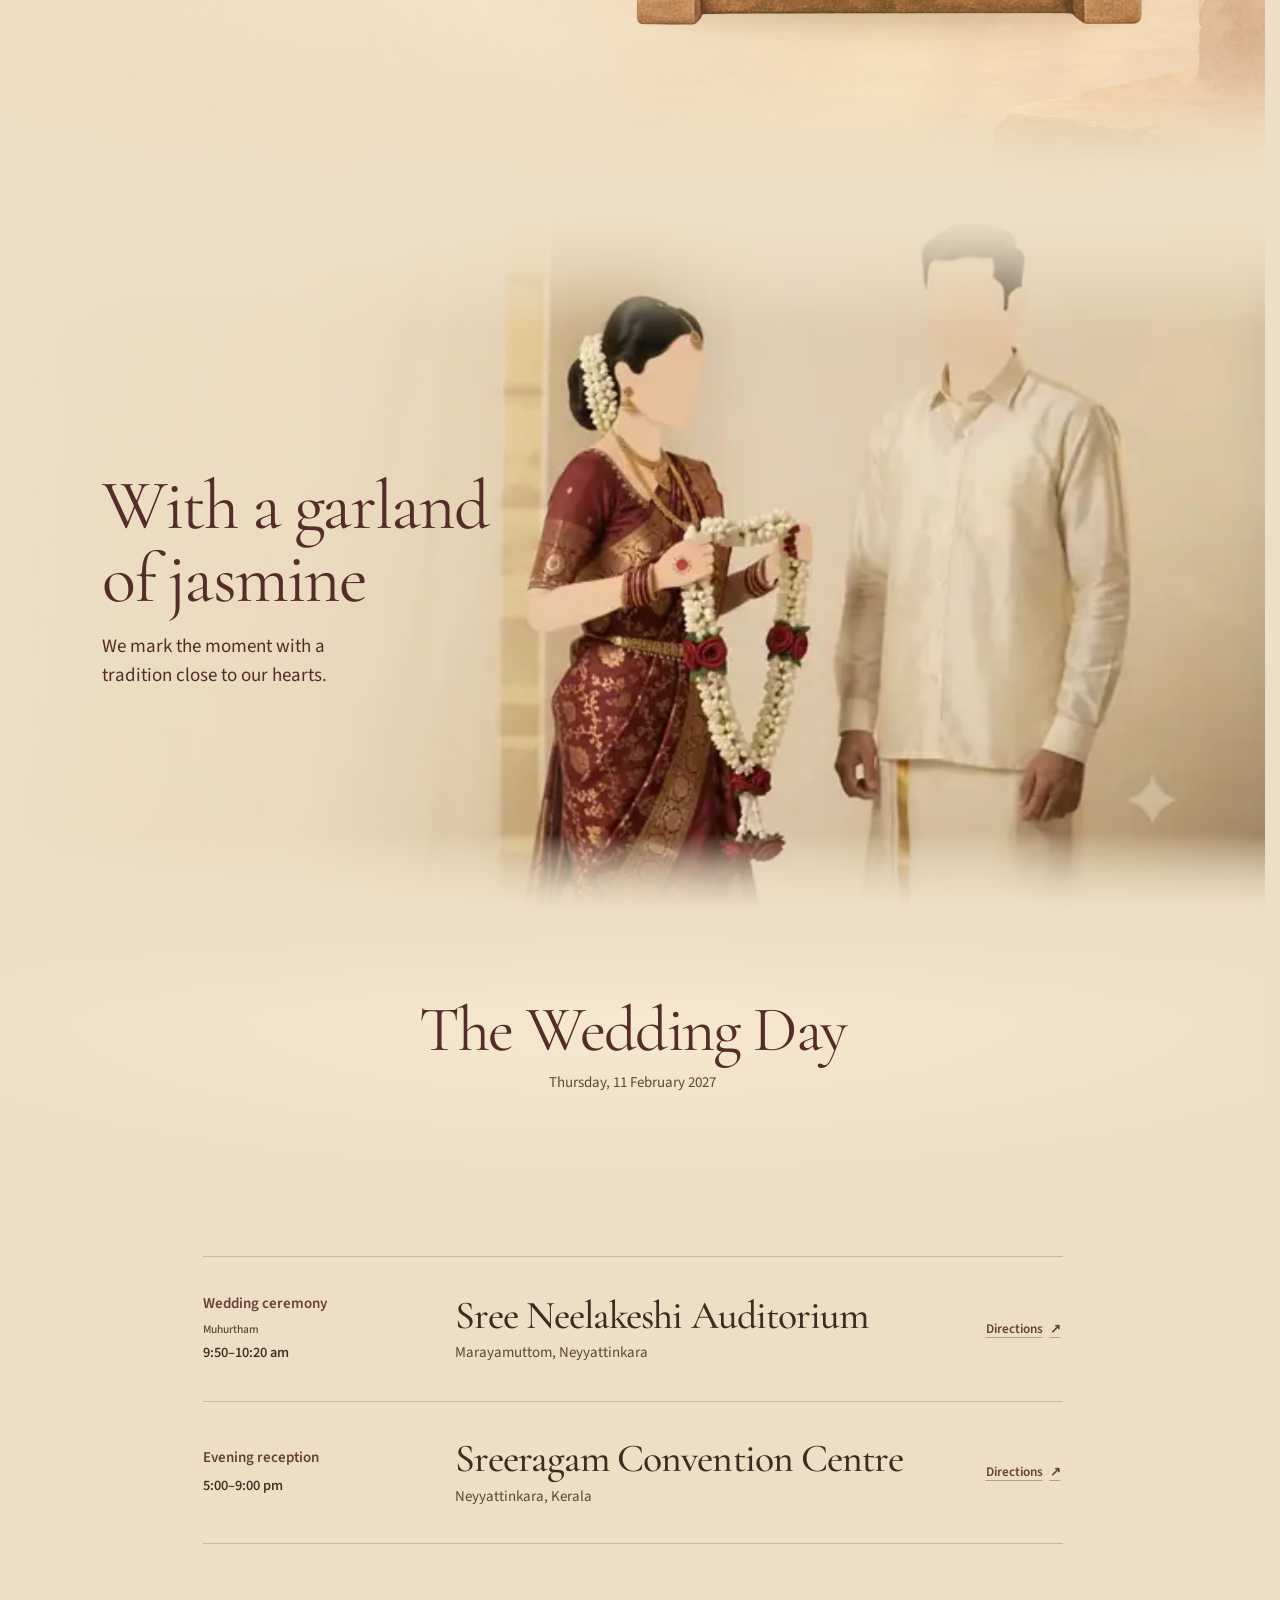
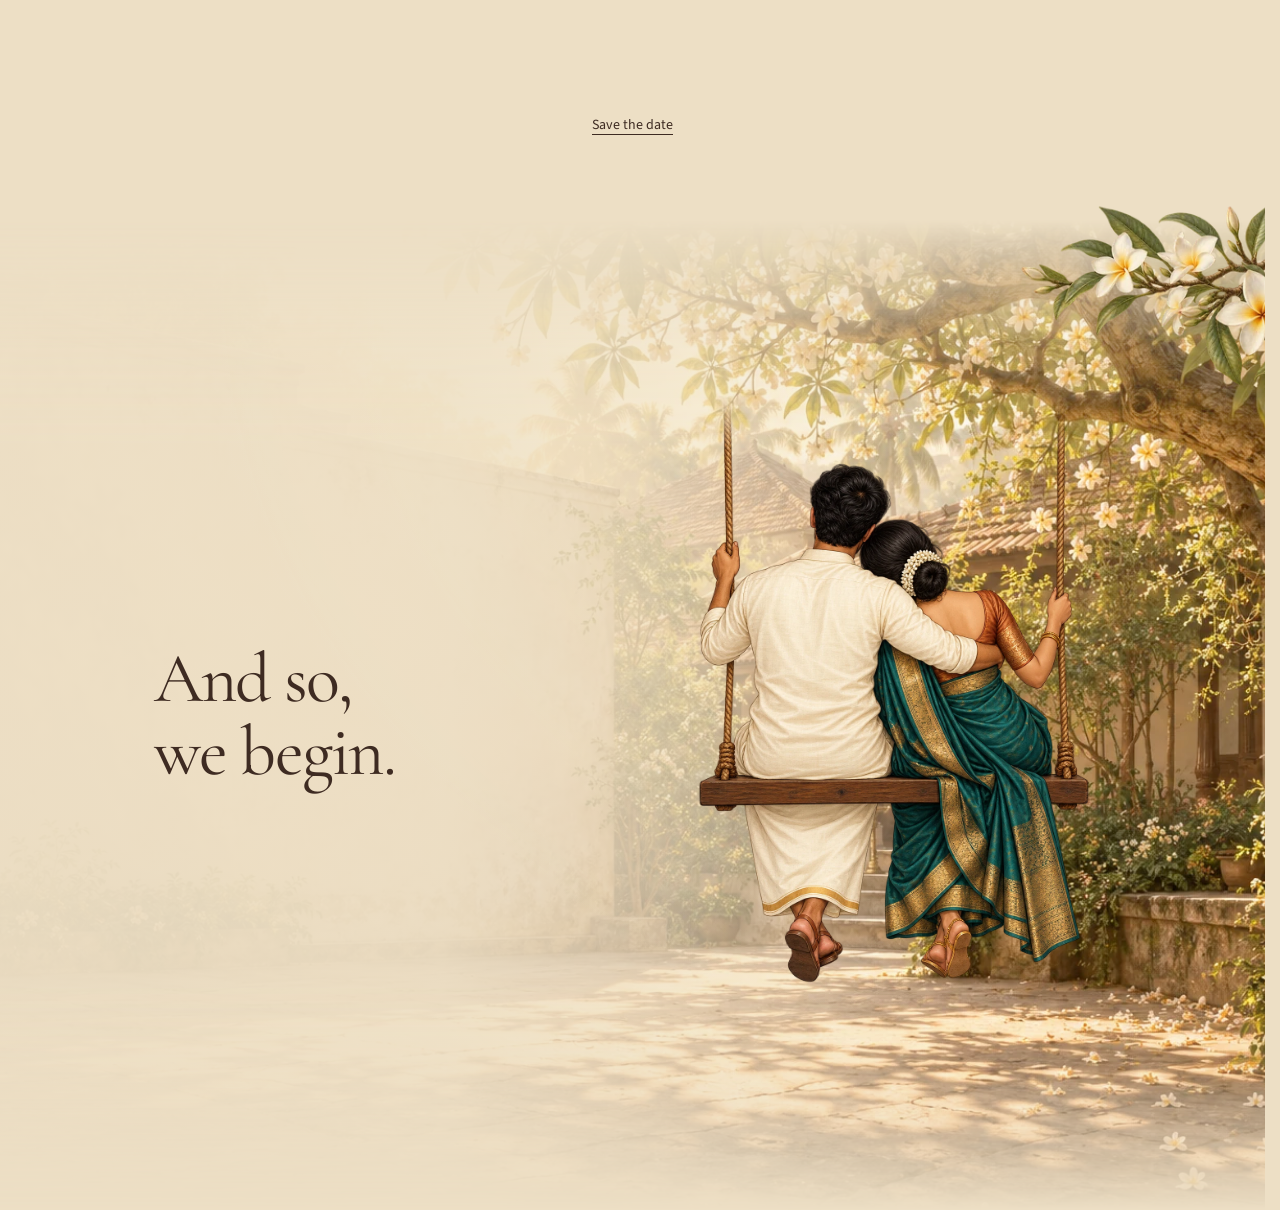
==== commit 9a27c6c7: "Publish textile garland animation and simplify the wedding schedule" ====
--- a/docs/vinayak-aambadi-invite/invite.html
+++ b/docs/vinayak-aambadi-invite/invite.html
@@ -7,7 +7,7 @@
 <meta charset="utf-8"><meta name="viewport" content="width=device-width,initial-scale=1,viewport-fit=cover">
 <meta name="theme-color" content="#ead8b8"><title>Vinayak &amp; Aambadi · 11 February 2027</title>
 <meta name="description" content="With joyful hearts, join Vinayak and Aambadi in Kerala on 11 February 2027.">
-<link rel="icon" href="favicon.svg"><link rel="stylesheet" href="heritage.css?v=22"><link rel="stylesheet" href="depth-layers.css?v=4"><link rel="stylesheet" href="seamless-sections.css?v=5"><link rel="stylesheet" href="invitation-details.css?v=11"><script defer src="vendor/gsap.min.js"></script><script defer src="entrance-film.js?v=5"></script><script defer src="door-handle.js?v=1"></script><script defer src="heritage.js?v=22"></script><script type="module" src="scroll-world.js?v=20261101-viewport-poster"></script>
+<link rel="icon" href="favicon.svg"><link rel="stylesheet" href="heritage.css?v=23"><link rel="stylesheet" href="depth-layers.css?v=4"><link rel="stylesheet" href="seamless-sections.css?v=5"><link rel="stylesheet" href="invitation-details.css?v=18"><script defer src="vendor/gsap.min.js"></script><script defer src="entrance-film.js?v=5"></script><script defer src="door-handle.js?v=1"></script><script defer src="heritage.js?v=22"></script><script type="module" src="scroll-world.js?v=garland-chapter"></script>
 </head><body>
 <a class="skip" href="#the-day">Skip to wedding details</a>
 <section class="invite-gate" id="entrance" aria-labelledby="gate-title" hidden>
@@ -36,16 +36,28 @@
 <div class="letter-copy"><h2 id="letter-title" data-words><span>Join us</span></h2><span class="letter-rule" aria-hidden="true"></span><p>Together with our families, we invite you to celebrate our wedding. It would mean so much to have you there as we begin our married life.</p></div>
 <div class="letter-couple"><img src="assets/courtyard-portrait-v11/dusk.webp" srcset="assets/courtyard-portrait-v11/dusk-mobile.webp 540w, assets/courtyard-portrait-v11/dusk.webp 900w" sizes="(max-width:700px) 84vw, 43vw" alt="Vinayak and Aambadi turn slightly toward one another while seated on a stone bench, illustrated from behind." loading="lazy" width="900" height="964"></div>
 </section>
-<div class="scene light-story" id="cinema">
-<div class="scroll-world film" data-world="section" data-manifest="assets/lamp-motion-v2/manifest.json" aria-hidden="true"><picture class="world-poster"><source media="(max-width:700px)" srcset="assets/lamp-motion-v2/mobile-poster.webp"><img src="assets/films-lamp-v1/desktop-poster.webp" alt="" loading="lazy"></picture><canvas></canvas></div>
-<div class="film-wash" aria-hidden="true"></div><div class="light-copy"><p>As the lamp is lit, we look forward to sharing this moment with you.</p></div>
+<section class="scene light-story garland-story" id="cinema" aria-labelledby="garland-title">
+<div class="scroll-world film" data-world="chapter" data-manifest="assets/garland-textile-v1/manifest.json" aria-hidden="true"><picture class="world-poster"><source media="(max-width:700px)" srcset="assets/garland-textile-v1/mobile-poster.webp"><img src="assets/garland-textile-v1/desktop-poster.webp" alt="" width="768" height="432" loading="lazy"></picture><canvas></canvas></div>
+<div class="film-wash" aria-hidden="true"></div>
+<div class="light-copy">
+<h2 id="garland-title" data-words><span>With a garland</span><span>of jasmine</span></h2>
+<p>We mark the moment with a tradition close to our hearts.</p>
 </div>
+</section>
 <section class="scene celebrations" id="the-day" aria-labelledby="events-title">
 <div class="celebrations-inner"><header><h2 id="events-title">The Wedding Day</h2><p class="celebration-date"><time datetime="2027-02-11">Thursday, 11 February 2027</time></p></header>
 <div class="event-grid">
-<article class="event"><div class="event-heading"><h3>Wedding ceremony</h3><p>Muhurtham · <time datetime="2027-02-11T09:50:00+05:30">9:50–10:20 am</time></p></div><h4>Sree Neelakeshi<br> Auditorium</h4><p class="event-address">Marayamuttom, Neyyattinkara</p></article>
-<article class="event"><div class="event-heading"><h3>Evening reception</h3><p><time datetime="2027-02-11T17:00:00+05:30">5:00–9:00 pm</time></p></div><h4>Sreeragam<br> Convention Centre</h4><p class="event-address">Neyyattinkara, Kerala</p></article>
-</div><div class="events-meta"><a class="calendar" href="index.html#locations">Venues &amp; directions</a><a class="calendar" href="wedding.ics" download>Save the date</a></div></div>
+<article class="event">
+<div class="event-heading"><h3>Wedding ceremony</h3><p><span class="event-time-note">Muhurtham</span><time datetime="2027-02-11T09:50:00+05:30">9:50–10:20 am</time></p></div>
+<div class="event-location"><p class="event-venue">Sree Neelakeshi Auditorium</p><p class="event-address">Marayamuttom, Neyyattinkara</p></div>
+<a class="event-directions" href="https://maps.app.goo.gl/4KVBU7t3gQqdteF89" aria-label="Directions to Sree Neelakeshi Auditorium">Directions <span aria-hidden="true">↗</span></a>
+</article>
+<article class="event">
+<div class="event-heading"><h3>Evening reception</h3><p><time datetime="2027-02-11T17:00:00+05:30">5:00–9:00 pm</time></p></div>
+<div class="event-location"><p class="event-venue">Sreeragam Convention Centre</p><p class="event-address">Neyyattinkara, Kerala</p></div>
+<a class="event-directions" href="https://maps.app.goo.gl/n62kWzBfGedgSaR29" aria-label="Directions to Sreeragam Convention Centre">Directions <span aria-hidden="true">↗</span></a>
+</article>
+</div><div class="events-meta"><a class="calendar" href="wedding.ics" download>Save the date</a></div></div>
 </section>
 <section class="scene memory" id="our-story" aria-labelledby="memory-title"><img class="depth-floral floral--memory" src="assets/botanical-depth-v1/frangipani.webp" srcset="assets/botanical-depth-v1/frangipani-mobile.webp 480w, assets/botanical-depth-v1/frangipani.webp 960w" sizes="(max-width:700px) 190px, 340px" width="960" height="640" alt="" aria-hidden="true" decoding="async" loading="lazy"><div class="memory-backdrop" aria-hidden="true"><picture class="memory-setting"><source media="(max-width:700px)" srcset="assets/heritage-v2/story-garden-small.webp"><img src="assets/heritage-v2/story-garden.webp" alt="" loading="lazy" width="1536" height="1024"></picture><div class="memory-wash"></div><div class="scene-glow glow--memory"></div></div><div class="memory-copy" id="until-then"><h2 id="memory-title" data-words><span>And so, we begin.</span></h2></div><div class="swing"><img src="assets/couple-swing-rear-v2.webp" alt="The couple sharing a garden swing, seen from behind." loading="lazy" width="1024" height="1536"></div></section>
 </main></body></html>
--- a/docs/vinayak-aambadi-invite/heritage.css
+++ b/docs/vinayak-aambadi-invite/heritage.css
@@ -238,9 +238,7 @@
 .door-handle{position:absolute;z-index:5;left:var(--handle-x,50%);top:var(--handle-y,54%);translate:-50% -50%;width:var(--handle-width,176px);height:var(--handle-height,60px);min-height:48px;margin:0;padding:0;border:0;border-radius:24px;background:none;color:#f1e4ce;cursor:grab;touch-action:none;-webkit-user-select:none;user-select:none;-webkit-tap-highlight-color:transparent;overflow:visible}
 .desktop-latch{width:100%;height:100%;object-fit:contain;filter:drop-shadow(0 3px 3px #1209058c);transition:transform .18s ease-out}
 .door-handle::before{content:'';position:absolute;inset:-24% -10%;border-radius:50%;background:radial-gradient(ellipse,#f5cc7040,transparent 68%);opacity:0;transition:opacity .2s}
-.door-handle::after{content:'';position:absolute;left:12%;right:12%;top:47%;height:3px;background:linear-gradient(90deg,transparent,#ffe8ac,transparent);border-radius:50%;filter:blur(1px);opacity:0;pointer-events:none;transform:translateX(calc(var(--grip,0)*12px));transition:opacity .15s}
 .door-handle:not(:disabled):hover::before,.door-handle.is-held::before,.opening .door-handle::before{opacity:1}
-.door-handle.is-held::after,.opening .door-handle::after{opacity:.8}
 .door-handle.is-held{cursor:grabbing}
 .door-handle.is-held .desktop-latch{transform:translateX(calc(var(--grip,0)*7px)) scale(.99)}
 .opening .desktop-latch{transform:translateX(6px) scale(.985)}
@@ -260,8 +258,7 @@
 }
 .film-playing .gate-ui{transform:none}
 @media(max-width:700px){.desktop-latch{display:none}.door-instruction .gate-action{font-size:19px}}
-@media(prefers-reduced-motion:no-preference){.is-ready:not(.opening) .door-handle::after{animation:latch-light 2.5s ease-in-out 1s 2}.is-ready .door-handle.is-held::after{animation:none}@keyframes latch-light{0%,100%{opacity:0;transform:translateX(-8px)}45%{opacity:.55}75%{opacity:0;transform:translateX(12px)}}}
-@media(prefers-reduced-motion:reduce){.door-handle::before,.door-handle::after,.desktop-latch{animation:none!important;transition:none!important;transform:none!important}}
+@media(prefers-reduced-motion:reduce){.door-handle::before,.desktop-latch{animation:none!important;transition:none!important;transform:none!important}}
 
 
 /* Only the inner bolts retract. The fixed rosettes are part of the door film. */
@@ -273,8 +270,7 @@
 .latch-bolt--right{clip-path:inset(0 27.7% 0 50%);transform:translateX(calc(var(--grip,0)*11.25%))}
 .opening .latch-bolt--left{transform:translateX(-22.5%)}
 .opening .latch-bolt--right{transform:translateX(22.5%)}
-.opening .door-handle::after{opacity:0;animation:none}
-.film-playing .door-handle::before,.film-playing .door-handle::after{opacity:0}
+.film-playing .door-handle::before{opacity:0}
 .opening .door-instruction{opacity:0;transition:opacity .25s .35s}
 .film-playing .door-handle{pointer-events:none}
 .film-playing .bolt-mechanism{opacity:0;transition:opacity .12s}
--- a/docs/vinayak-aambadi-invite/invitation-details.css
+++ b/docs/vinayak-aambadi-invite/invitation-details.css
@@ -77,7 +77,7 @@
  margin: 24px 0;
  background: linear-gradient(90deg, #946632, #94663218);
 }
-.letter-couple { width: 100%; height: auto; max-width: 550px; justify-self: center; }
+.letter-couple { width: 100%; height: auto; max-width: min(550px, 65svh); justify-self: center; }
 .letter-couple img { width: 100%; height: auto; }
 .letter-couple::after {
  left: 9%;
@@ -88,37 +88,45 @@
  filter: blur(13px);
 }
 
-.celebrations .event-heading,
-.celebrations .events-meta {
- flex-wrap: wrap;
- row-gap: 4px;
-}
-
 .light-story {
- align-items: flex-start;
- justify-content: center;
+ align-items: center;
+ justify-content: flex-start;
  min-height: 80svh;
  padding: clamp(38px, 7svh, 76px) 8vw 24px;
 }
 
 .light-copy {
- text-align: center;
+ text-align: left;
+ color: #542c29;
 }
 
 .light-copy > p:last-child {
- max-width: 38ch;
- margin: 0;
- font: italic 400 clamp(23px, 3.05vw, 42px)/1.2 var(--serif);
- text-wrap: balance;
- text-shadow: 0 1px 12px var(--paper), 0 1px 24px var(--paper);
+ max-width: 31ch;
+ margin: 18px 0 0;
+ font-size: clamp(15px, 1.6vw, 19px);
+ line-height: 1.5;
+ text-wrap: pretty;
 }
 
 .light-story .film-wash {
- background: linear-gradient(180deg, var(--paper), #eddfc5d9 13%, transparent 35%, transparent 62%, #eddfc5b3 85%, var(--paper) 98%);
+ background:
+  linear-gradient(180deg, var(--paper), transparent 25%, transparent 62%, #eddfc5b3 85%, var(--paper) 98%),
+  linear-gradient(90deg, var(--paper), #eddfc5d9 24%, transparent 65%);
+}
+
+.garland-story .film {
+ filter: none;
+ --scene-fade: linear-gradient(transparent, #000 17%, #000 88%, #0005 97%, transparent);
+}
+
+.garland-story .film-wash {
+ background:
+  linear-gradient(180deg, var(--paper), transparent 20%, transparent 88%, var(--paper) 99%),
+  linear-gradient(90deg, var(--paper), #eddfc5d9 24%, transparent 46%);
 }
 
 .celebrations {
- min-height: auto;
+ align-items: stretch;
  padding-block: clamp(52px, 8.5svh, 88px) clamp(48px, 8svh, 88px);
  background:
   linear-gradient(var(--paper), transparent 96px),
@@ -127,7 +135,13 @@
 }
 
 .celebrations-inner {
+ display: grid;
+ grid-template-rows: auto 1fr auto;
  max-width: 860px;
+}
+
+.celebrations h2 {
+ color: #542c29;
 }
 
 .celebrations .celebration-date {
@@ -135,32 +149,130 @@
 }
 
 .celebrations .event-grid {
- margin-block: clamp(30px, 5svh, 48px) clamp(24px, 4svh, 36px);
-}
+ grid-template-columns: minmax(0, 1fr);
+ align-content: center;
+ gap: 0;
+ width: 100%;
+ margin-block: clamp(26px, 5svh, 48px);
+}
+
+.celebrations .event-grid .event {
+ display: grid;
+ grid-template-columns: minmax(145px, .55fr) minmax(0, 1.2fr) auto;
+ align-items: center;
+ gap: 20px;
+ padding: clamp(24px, 4svh, 40px) 0;
+ border: 0;
+ border-top: 1px solid #795b454d;
+}
+
+.celebrations .event-grid .event:last-child {
+ border-bottom: 1px solid #795b454d;
+}
+
+.celebrations .event-heading {
+ flex-direction: column;
+ align-items: flex-start;
+ gap: 6px;
+ margin: 0;
+}
+
+.celebrations .event-heading h3 {
+ color: #69403a;
+ font-weight: 650;
+}
+
+.celebrations .event-heading p {
+ display: flex;
+ flex-direction: column;
+ gap: 2px;
+ font-size: .9rem;
+ font-weight: 550;
+ font-variant-numeric: tabular-nums;
+}
+
+.event-time-note {
+ color: var(--soft);
+ font-size: .72rem;
+ font-weight: 500;
+}
+
+.event-venue {
+ font: 500 clamp(27px, 3.1vw, 41px)/1.05 var(--serif);
+ letter-spacing: -.025em;
+ text-wrap: balance;
+}
+
+.event-location .event-address {
+ margin-top: 6px;
+ line-height: 1.4;
+}
+
+.celebrations .event > .event-directions {
+ justify-self: end;
+ gap: 7px;
+ margin: 0;
+ padding-inline: 2px;
+ min-height: 44px;
+ color: #69403a;
+ font-size: .83rem;
+ font-weight: 650;
+ white-space: nowrap;
+ text-decoration-color: #86614680;
+ text-underline-offset: 4px;
+}
+
+.celebrations .event-directions:hover { text-decoration-color: currentColor; }
+.event-directions:focus-visible,
+.events-meta .calendar:focus-visible { outline: 2px solid #704039; outline-offset: 4px; }
+.celebrations .events-meta { justify-content: center; padding-top: 0; border: 0; }
 
 @media (max-width: 700px) {
  /* Keep each chapter at least a screen tall when the browser chrome collapses. */
- .light-story, .celebrations { min-height: 100svh; min-height: 100lvh; }
- .light-story { padding-top: clamp(44px, 9svh, 88px); }
+ .letter, .light-story, .celebrations { min-height: 100svh; min-height: 100lvh; }
+ .light-story { align-items: flex-start; padding-top: clamp(42px, 8svh, 82px); }
  .light-copy { margin-top: 0; }
- .light-copy > p:last-child { max-width: 27ch; font-size: clamp(23px, 6.4vw, 32px); }
- .celebrations .event-heading { flex-direction: column; align-items: flex-start; }
- .letter { padding: clamp(48px, 8svh, 80px) 8vw 28px; gap: 18px; align-items: center; }
+ .light-copy h2 { font-size: clamp(40px, 11vw, 56px); }
+ .light-copy > p:last-child { max-width: 27ch; margin-top: 12px; }
+ .light-story .film-wash {
+  background: linear-gradient(180deg, var(--paper), #eddfc5ed 17%, #eddfc568 33%, transparent 49%, transparent 65%, #eddfc5b3 85%, var(--paper) 98%);
+ }
+ .garland-story .film-wash {
+  background: linear-gradient(180deg, var(--paper), #eddfc5d9 13%, #eddfc550 25%, transparent 36%, transparent 88%, var(--paper) 99%);
+ }
+ .letter {
+  justify-content: center;
+  gap: clamp(6px, 1.5svh, 14px);
+  padding: clamp(20px, 4svh, 42px) 8vw;
+ }
  .letter::before { background: radial-gradient(ellipse at 50% 73%, #c3986b42, #f9ebd27d 41%, transparent 72%); }
  .letter-atmosphere img { object-position: right center; }
  .letter-atmosphere::after { background: linear-gradient(#eddfc5ea, #eddfc5bc 42%, #eddfc534 75%, transparent); }
  .letter-copy { text-align: center; }
  .letter-copy h2 { font-size: clamp(39px, 10.45vw, 55px); }
- .letter-copy p { margin-inline: auto; }
- .letter-rule { margin: 15px auto; background: linear-gradient(90deg, transparent, #946632aa, transparent); }
- .letter-couple { max-width: 392px; min-height: 0; }
+ .letter-copy p:not(.eyebrow) { margin: 0 auto; line-height: 1.5; }
+ .letter-rule { margin: 12px auto; background: linear-gradient(90deg, transparent, #946632aa, transparent); }
+ .letter-couple { max-width: min(392px, 53svh); min-height: 0; }
+ .celebrations .event-grid .event {
+  grid-template-columns: minmax(0, 1fr) auto;
+  gap: 13px 10px;
+  padding-block: clamp(20px, 3.5svh, 32px);
+ }
+ .celebrations .event-heading {
+  grid-column: 1 / -1;
+  flex-direction: row;
+  justify-content: space-between;
+ }
+ .celebrations .event-heading p { text-align: right; }
+ .event-venue { max-width: 19ch; }
+ .celebrations .event > .event-directions { align-self: end; }
 }
 
 @media (max-width: 700px) and (max-height: 740px) {
- .celebrations { padding-block: 36px 30px; }
- .celebrations .event-grid { margin-block: 24px 18px; gap: 16px; }
- .celebrations .event:last-child { padding-top: 16px; }
- .celebrations .event h4 br { display: none; }
+ .celebrations { padding-block: 28px 16px; }
+ .celebrations .event-grid { margin-block: 18px 8px; }
+ .celebrations .event-grid .event { padding-block: 17px; gap: 10px 8px; }
+ .event-venue { font-size: 26px; }
 }
 
 @media (max-width: 360px) and (max-height: 740px) {
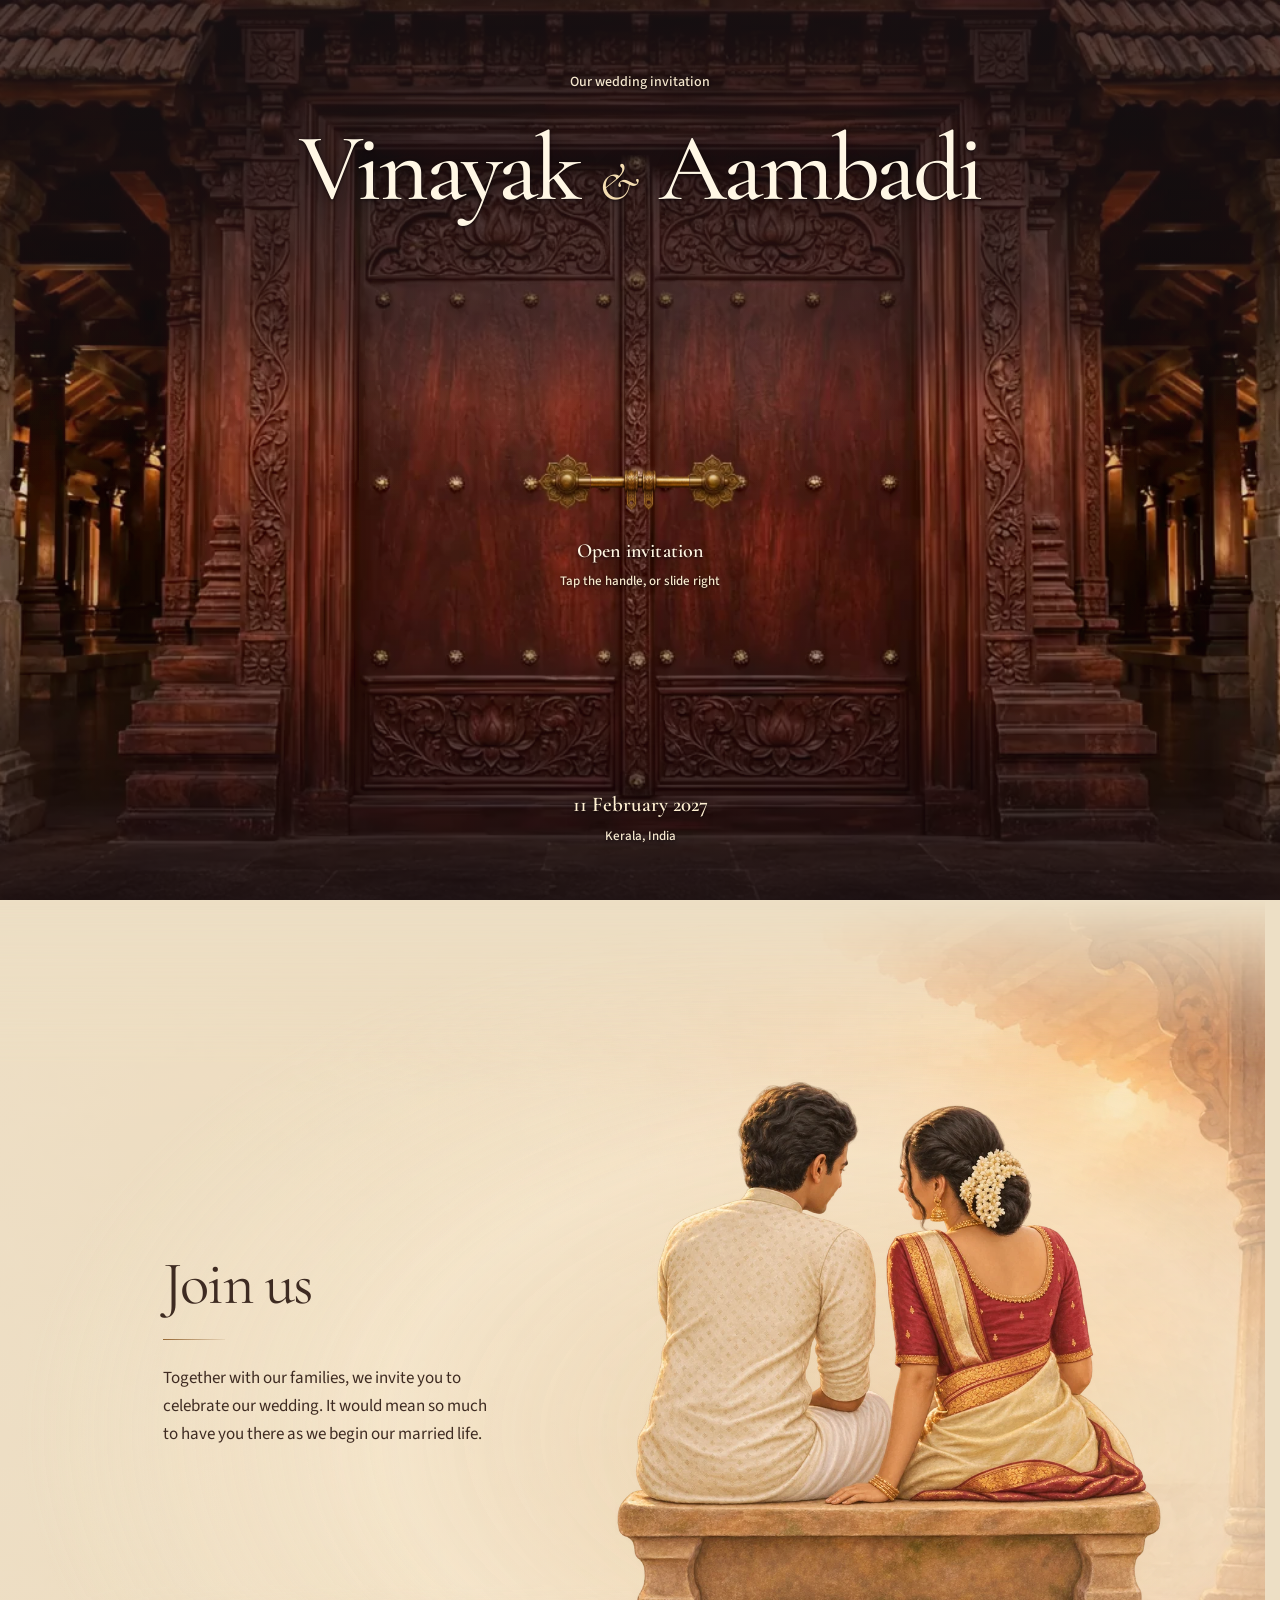
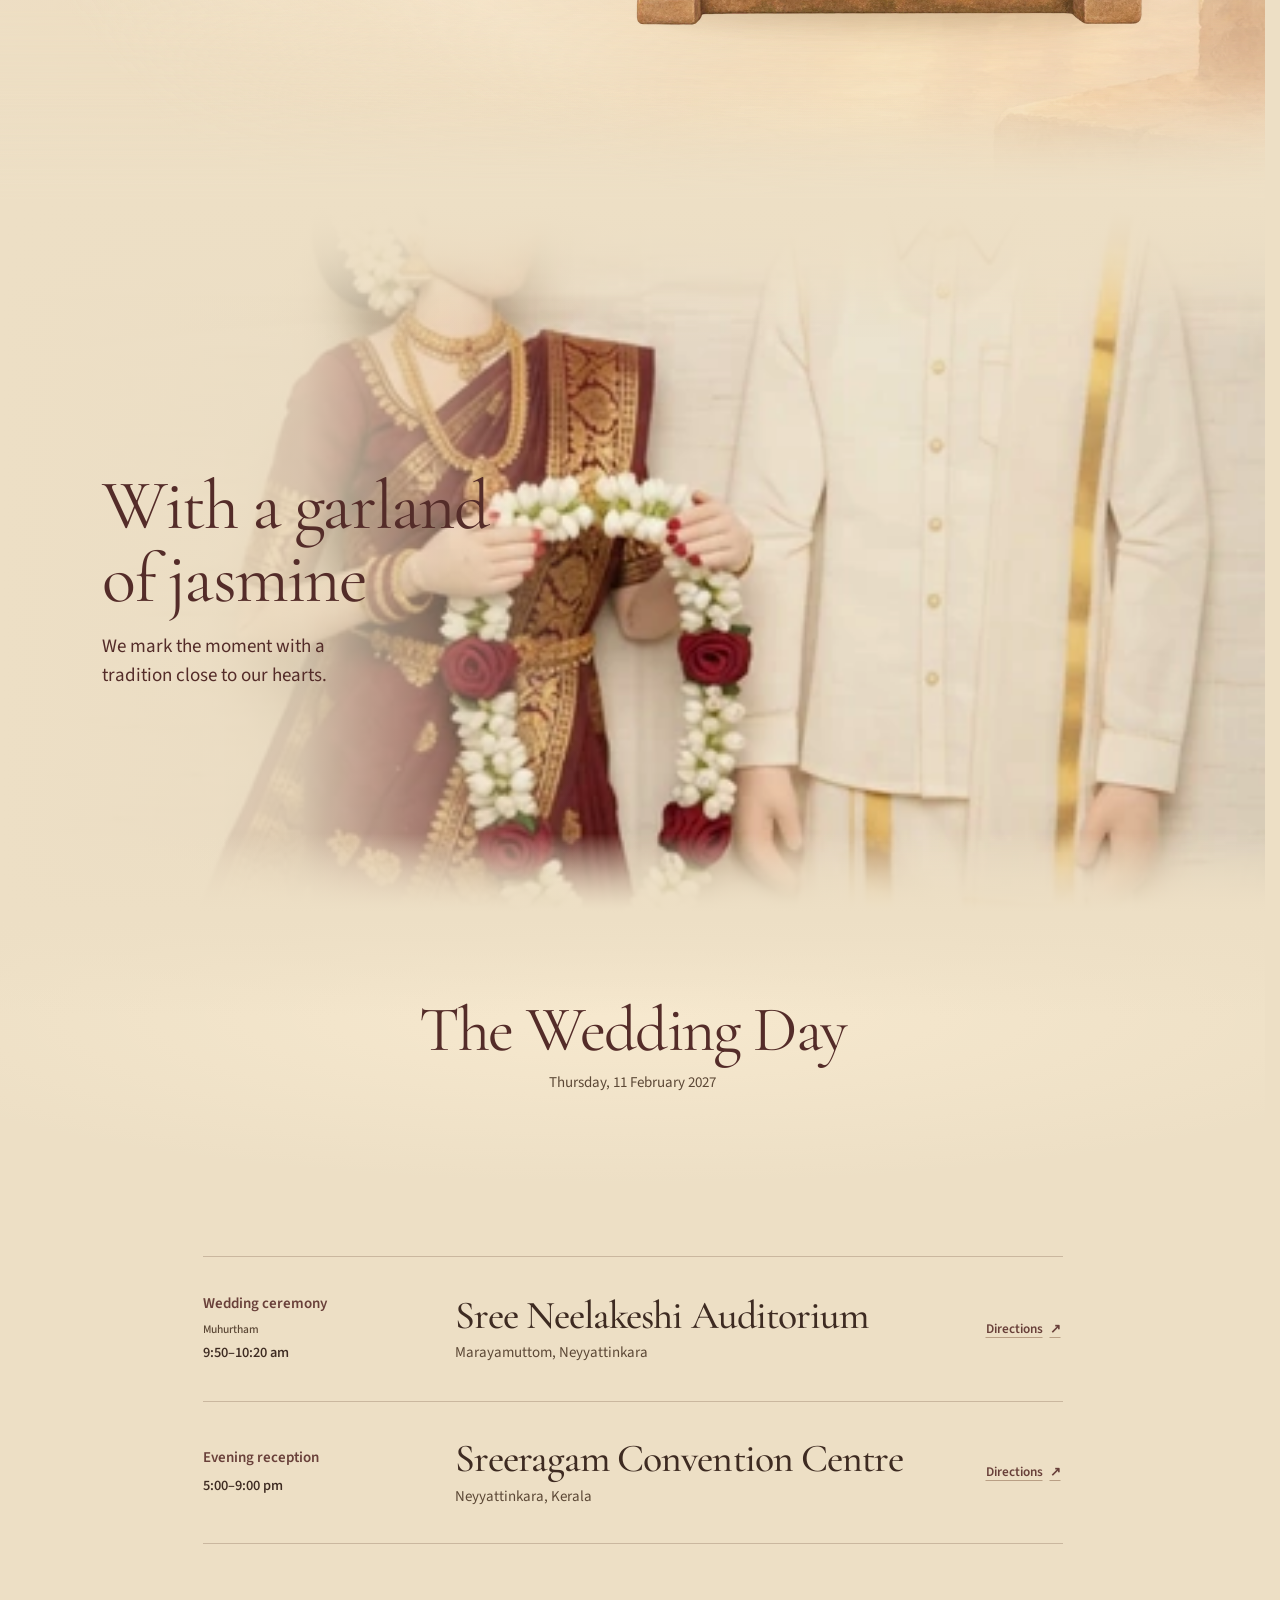
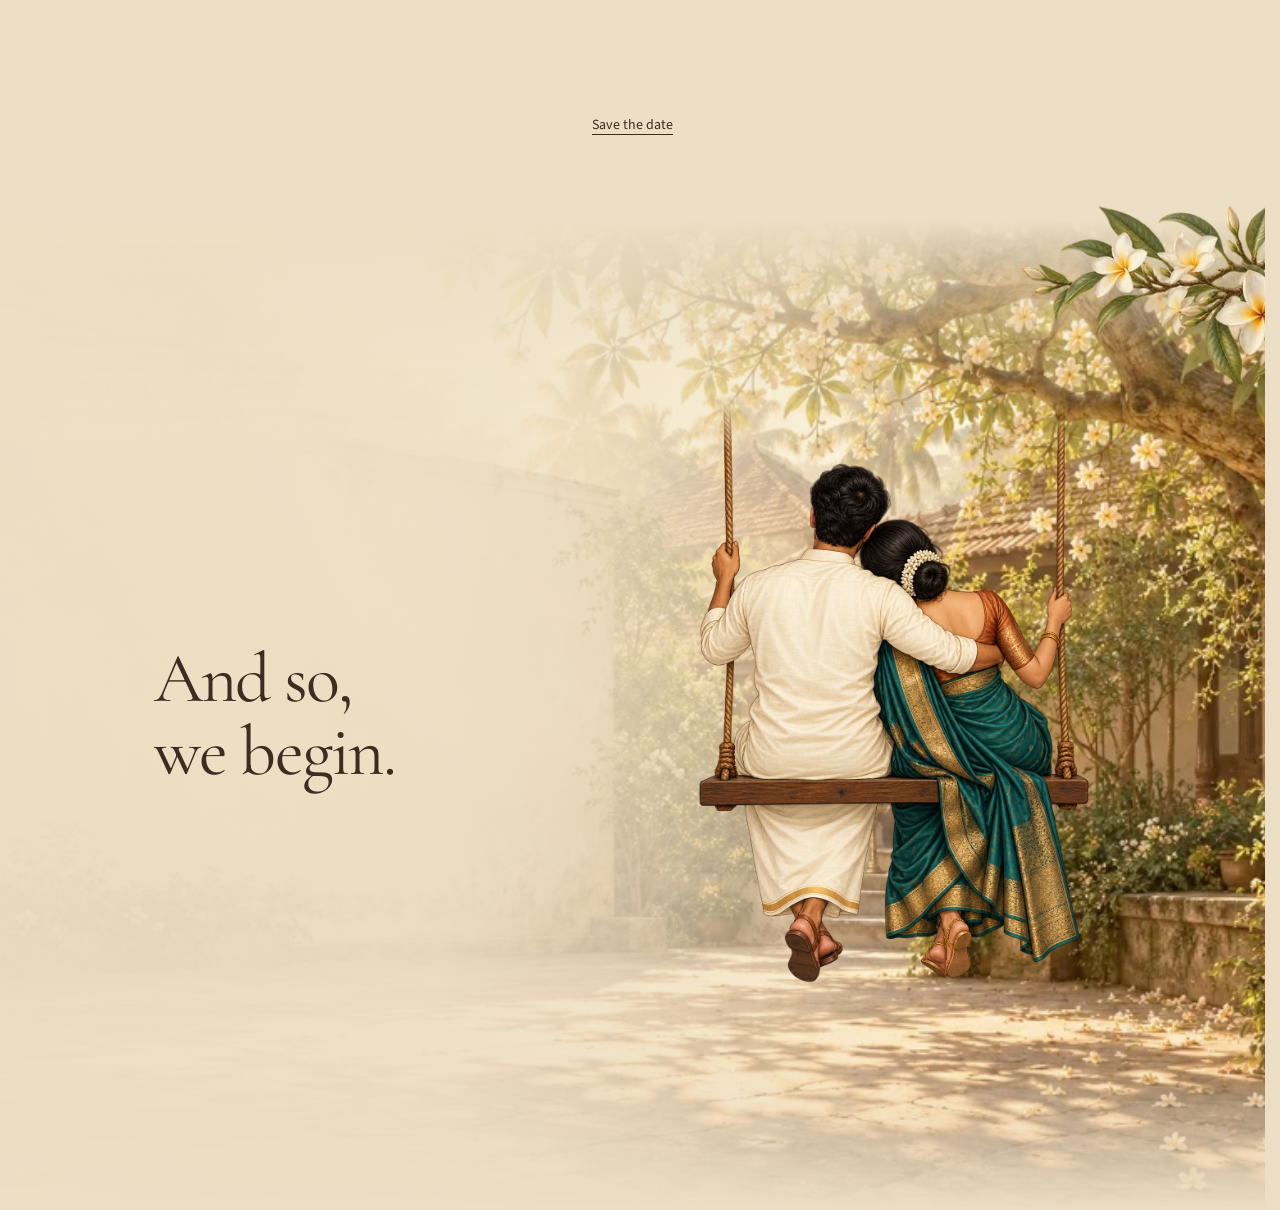
==== commit efe73fd8: "Increase detail in the jasmine garland animation" ====
--- a/docs/vinayak-aambadi-invite/invite.html
+++ b/docs/vinayak-aambadi-invite/invite.html
@@ -37,7 +37,7 @@
 <div class="letter-couple"><img src="assets/courtyard-portrait-v11/dusk.webp" srcset="assets/courtyard-portrait-v11/dusk-mobile.webp 540w, assets/courtyard-portrait-v11/dusk.webp 900w" sizes="(max-width:700px) 84vw, 43vw" alt="Vinayak and Aambadi turn slightly toward one another while seated on a stone bench, illustrated from behind." loading="lazy" width="900" height="964"></div>
 </section>
 <section class="scene light-story garland-story" id="cinema" aria-labelledby="garland-title">
-<div class="scroll-world film" data-world="chapter" data-manifest="assets/garland-textile-v1/manifest.json" aria-hidden="true"><picture class="world-poster"><source media="(max-width:700px)" srcset="assets/garland-textile-v1/mobile-poster.webp"><img src="assets/garland-textile-v1/desktop-poster.webp" alt="" width="768" height="432" loading="lazy"></picture><canvas></canvas></div>
+<div class="scroll-world film" data-world="chapter" data-manifest="assets/garland-textile-v2/manifest.json" aria-hidden="true"><picture class="world-poster"><source media="(max-width:700px)" srcset="assets/garland-textile-v2/mobile-poster.webp"><img src="assets/garland-textile-v2/desktop-poster.webp" alt="" width="1024" height="576" loading="lazy"></picture><canvas></canvas></div>
 <div class="film-wash" aria-hidden="true"></div>
 <div class="light-copy">
 <h2 id="garland-title" data-words><span>With a garland</span><span>of jasmine</span></h2>
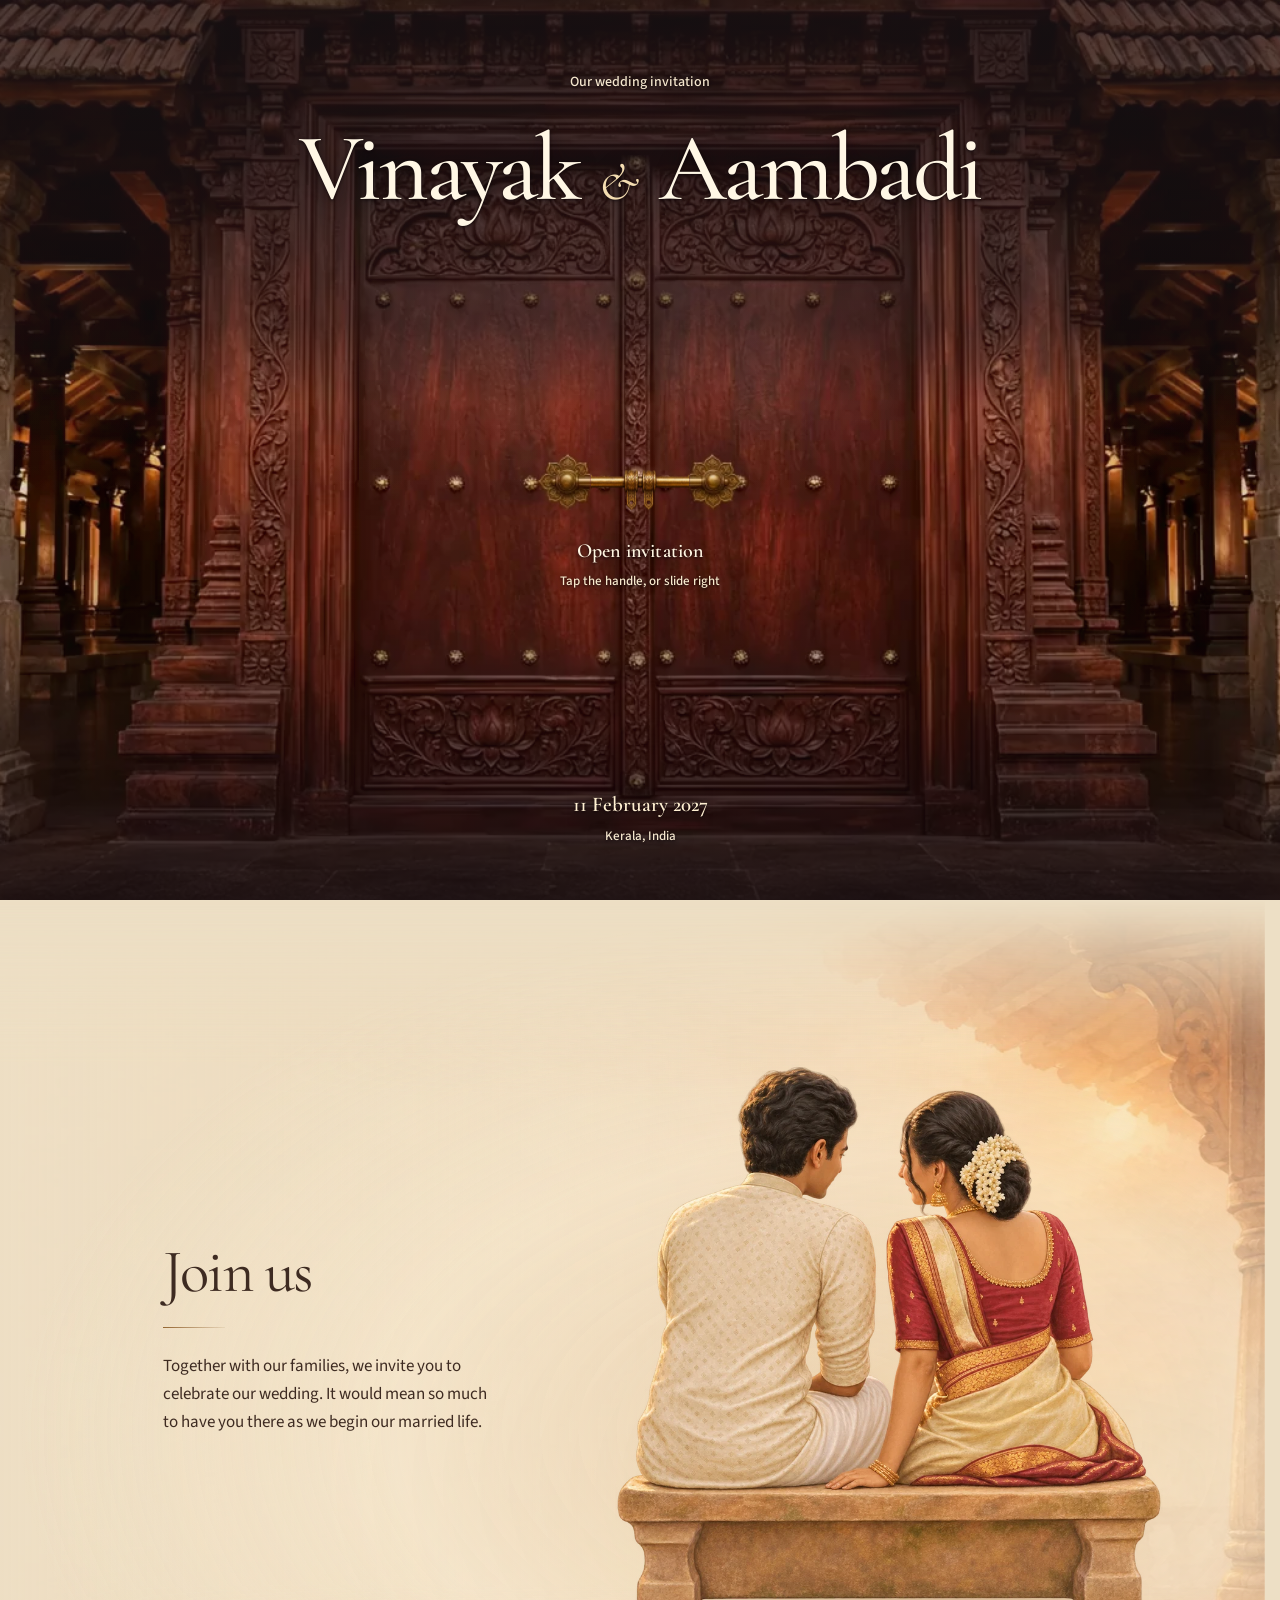
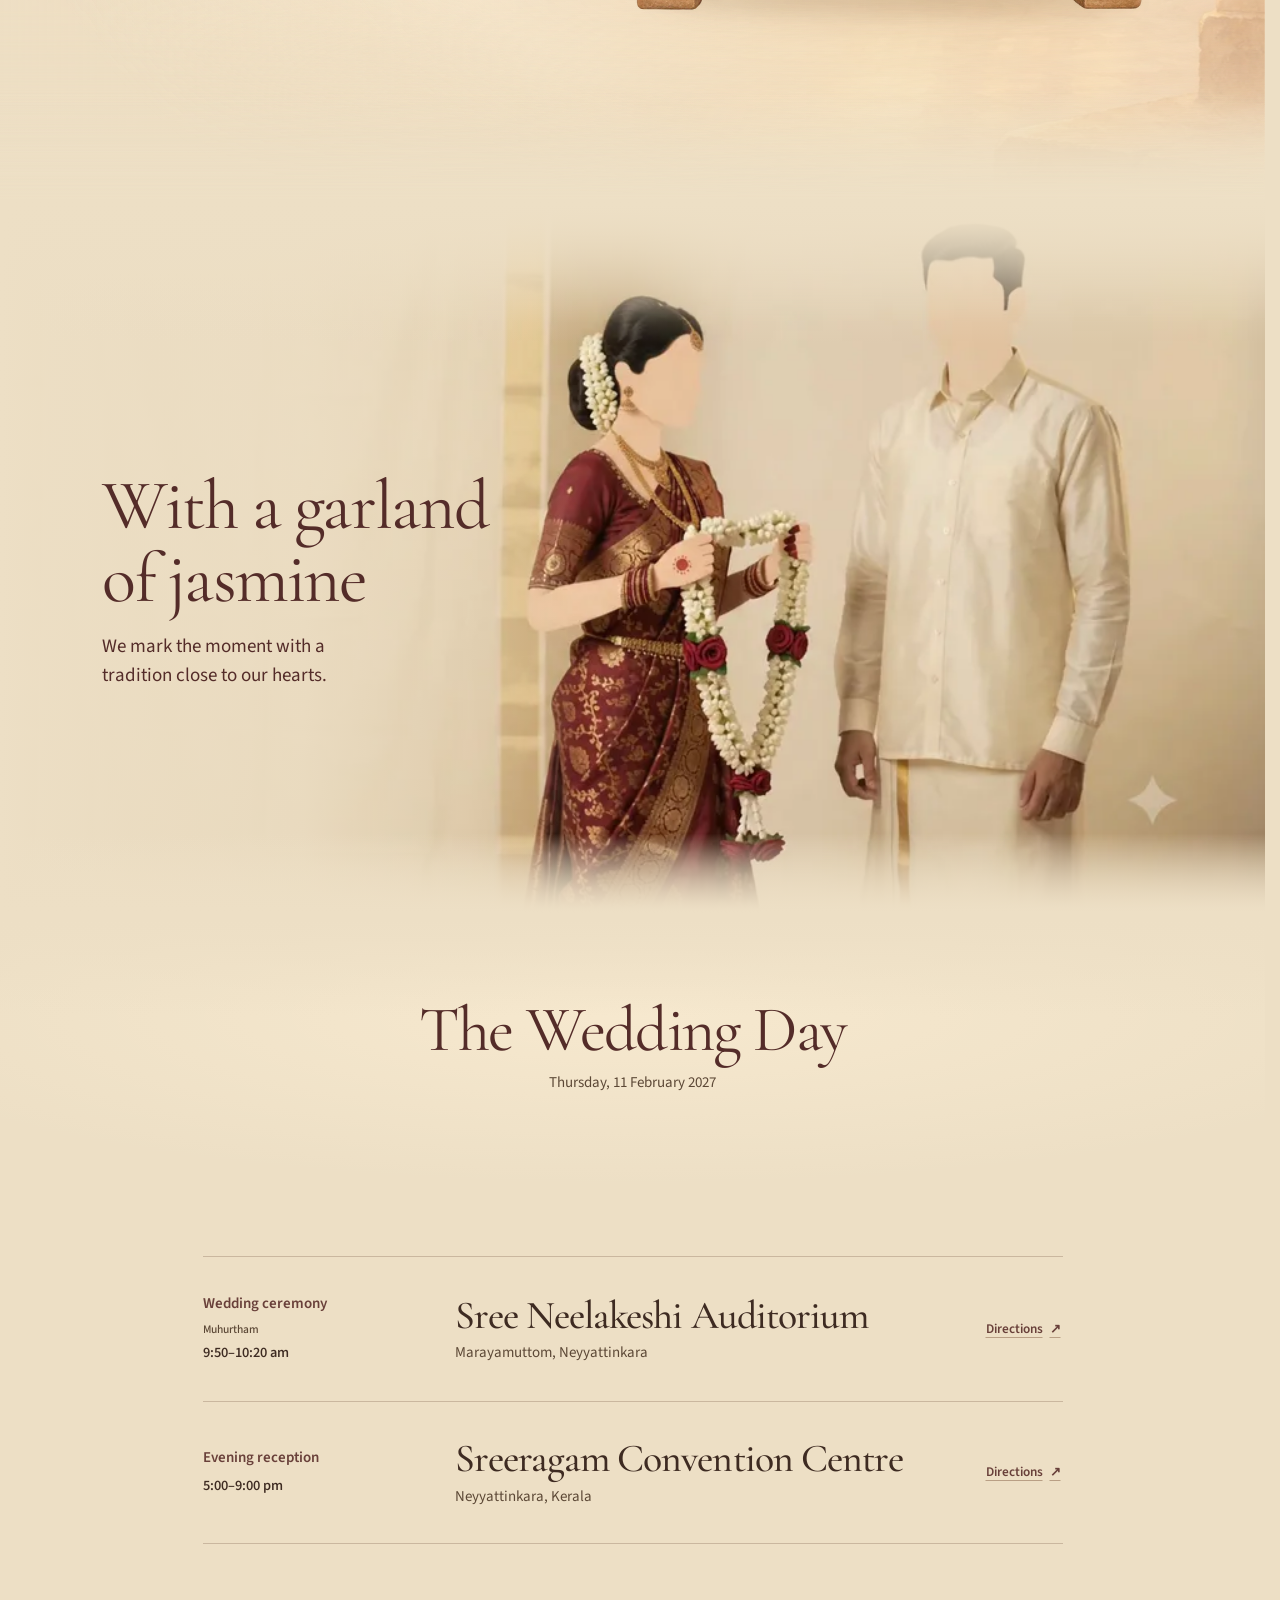
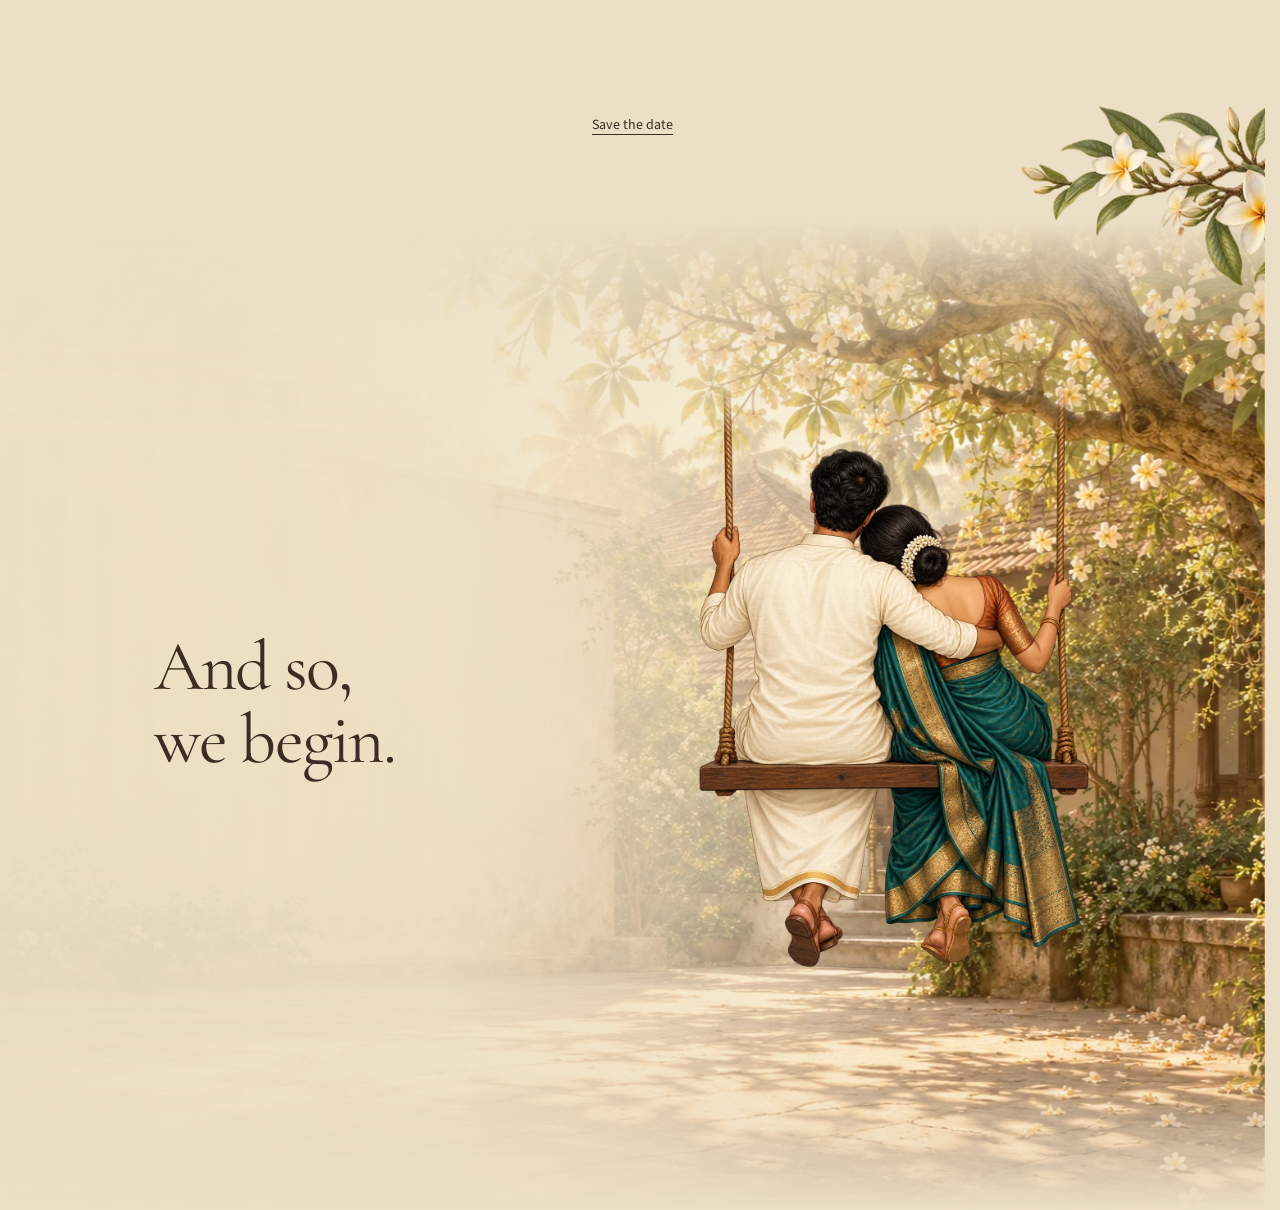
==== commit 4887c16f: "Speed up the mobile door opening on cellular connections" ====
--- a/docs/vinayak-aambadi-invite/invite.html
+++ b/docs/vinayak-aambadi-invite/invite.html
@@ -7,11 +7,11 @@
 <meta charset="utf-8"><meta name="viewport" content="width=device-width,initial-scale=1,viewport-fit=cover">
 <meta name="theme-color" content="#ead8b8"><title>Vinayak &amp; Aambadi · 11 February 2027</title>
 <meta name="description" content="With joyful hearts, join Vinayak and Aambadi in Kerala on 11 February 2027.">
-<link rel="icon" href="favicon.svg"><link rel="stylesheet" href="heritage.css?v=23"><link rel="stylesheet" href="depth-layers.css?v=4"><link rel="stylesheet" href="seamless-sections.css?v=5"><link rel="stylesheet" href="invitation-details.css?v=18"><script defer src="vendor/gsap.min.js"></script><script defer src="entrance-film.js?v=5"></script><script defer src="door-handle.js?v=1"></script><script defer src="heritage.js?v=22"></script><script type="module" src="scroll-world.js?v=garland-chapter"></script>
+<link rel="icon" href="favicon.svg"><link rel="stylesheet" href="heritage.css?v=23"><link rel="stylesheet" href="depth-layers.css?v=4"><link rel="stylesheet" href="seamless-sections.css?v=5"><link rel="stylesheet" href="invitation-details.css?v=19"><script defer src="vendor/gsap.min.js"></script><script defer src="entrance-film.js?v=6"></script><script defer src="door-handle.js?v=1"></script><script defer src="heritage.js?v=23"></script><script type="module" src="scroll-world.js?v=garland-chapter"></script>
 </head><body>
 <a class="skip" href="#the-day">Skip to wedding details</a>
 <section class="invite-gate" id="entrance" aria-labelledby="gate-title" hidden>
-<div class="gate-cinema" aria-hidden="true"><picture><source media="(max-width:700px)" srcset="assets/entrance-film-v6/mobile-closed.webp"><img src="assets/entrance-film-v6/desktop-closed.webp" width="1280" height="720" alt="" fetchpriority="high"></picture><video class="entrance-film" width="1280" height="720" muted playsinline preload="none" data-assets="assets/entrance-film-v6" data-mobile="assets/entrance-film-v6/mobile-continuous.mp4?v=stable48" data-desktop="assets/entrance-film-v6/desktop-continuous.mp4" disablepictureinpicture></video></div><div class="gate-shade" aria-hidden="true"></div>
+<div class="gate-cinema" aria-hidden="true"><picture><source media="(max-width:700px)" srcset="assets/entrance-film-v6/mobile-closed.webp"><img src="assets/entrance-film-v6/desktop-closed.webp" width="1280" height="720" alt="" fetchpriority="high"></picture><video class="entrance-film" width="1280" height="720" muted playsinline preload="none" data-mobile="assets/entrance-film-v6/mobile-web-576.mp4" data-desktop="assets/entrance-film-v6/desktop-continuous.mp4" disablepictureinpicture></video></div><div class="gate-shade" aria-hidden="true"></div>
 <div class="gate-leaf gate-ui">
 <div class="gate-heading"><p>Our wedding invitation</p><h2 id="gate-title"><span>Vinayak</span><i>&amp;</i><span>Aambadi</span></h2></div>
 
@@ -21,14 +21,14 @@
 </section>
 <main id="invitation-content">
 <section class="scene cover" id="top" aria-labelledby="names"><div class="scene-glow glow--cover" aria-hidden="true"></div>
-<div class="depth-floral floral--cover canopy-plane" aria-hidden="true"><img src="assets/botanical-depth-v1/jasmine.webp" srcset="assets/botanical-depth-v1/jasmine-mobile.webp 320w, assets/botanical-depth-v1/jasmine.webp 640w" sizes="(max-width:700px) 170px, 340px" width="640" height="960" alt="" decoding="async"></div>
-<div class="depth-floral floral--cover-right canopy-plane" aria-hidden="true"><img src="assets/botanical-depth-v1/jasmine.webp" srcset="assets/botanical-depth-v1/jasmine-mobile.webp 320w, assets/botanical-depth-v1/jasmine.webp 640w" sizes="(max-width:700px) 170px, 340px" width="640" height="960" alt="" decoding="async"></div>
-<div class="canopy-plane canopy-branch canopy-branch--left" aria-hidden="true"><img src="assets/botanical-depth-v1/frangipani.webp" srcset="assets/botanical-depth-v1/frangipani-mobile.webp 480w, assets/botanical-depth-v1/frangipani.webp 960w" sizes="(max-width:700px) 155px, 290px" width="960" height="640" alt="" decoding="async"></div>
-<div class="canopy-plane canopy-branch canopy-branch--right" aria-hidden="true"><img src="assets/botanical-depth-v1/frangipani.webp" srcset="assets/botanical-depth-v1/frangipani-mobile.webp 480w, assets/botanical-depth-v1/frangipani.webp 960w" sizes="(max-width:700px) 175px, 340px" width="960" height="640" alt="" decoding="async"></div>
-<picture class="cover-landscape"><source media="(max-width:700px)" srcset="assets/entrance-film-v6/mobile-end.webp"><img class="setting" src="assets/entrance-film-v6/desktop-end.webp" alt="" width="1536" height="864" fetchpriority="high"></picture>
+<div class="depth-floral floral--cover canopy-plane" aria-hidden="true"><img loading="lazy" src="assets/botanical-depth-v1/jasmine.webp" srcset="assets/botanical-depth-v1/jasmine-mobile.webp 320w, assets/botanical-depth-v1/jasmine.webp 640w" sizes="(max-width:700px) 170px, 340px" width="640" height="960" alt="" decoding="async"></div>
+<div class="depth-floral floral--cover-right canopy-plane" aria-hidden="true"><img loading="lazy" src="assets/botanical-depth-v1/jasmine.webp" srcset="assets/botanical-depth-v1/jasmine-mobile.webp 320w, assets/botanical-depth-v1/jasmine.webp 640w" sizes="(max-width:700px) 170px, 340px" width="640" height="960" alt="" decoding="async"></div>
+<div class="canopy-plane canopy-branch canopy-branch--left" aria-hidden="true"><img loading="lazy" src="assets/botanical-depth-v1/frangipani.webp" srcset="assets/botanical-depth-v1/frangipani-mobile.webp 480w, assets/botanical-depth-v1/frangipani.webp 960w" sizes="(max-width:700px) 155px, 290px" width="960" height="640" alt="" decoding="async"></div>
+<div class="canopy-plane canopy-branch canopy-branch--right" aria-hidden="true"><img loading="lazy" src="assets/botanical-depth-v1/frangipani.webp" srcset="assets/botanical-depth-v1/frangipani-mobile.webp 480w, assets/botanical-depth-v1/frangipani.webp 960w" sizes="(max-width:700px) 175px, 340px" width="960" height="640" alt="" decoding="async"></div>
+<picture class="cover-landscape"><source media="(max-width:700px)" srcset="assets/entrance-film-v6/mobile-end.webp"><img loading="lazy" class="setting" src="assets/entrance-film-v6/desktop-end.webp" alt="" width="1536" height="864"></picture>
 <div class="cover-wash" aria-hidden="true"></div>
 <div class="cover-copy"><p class="eyebrow">You’re invited to the wedding of</p><h1 id="names" data-words><span>Vinayak</span><i>&amp;</i><span>Aambadi</span></h1><p class="date">11 February 2027</p><p class="small">Thursday · Neyyattinkara, Kerala</p></div>
-<div class="cover-couple"><img src="assets/courtyard-portrait-v1/walking.webp" srcset="assets/courtyard-portrait-v1/walking-mobile.webp 540w, assets/courtyard-portrait-v1/walking.webp 900w" sizes="(max-width:700px) 65vw, 29vw" alt="Vinayak and Aambadi walking together, illustrated from behind." width="900" height="1350"></div>
+<div class="cover-couple"><img loading="lazy" src="assets/courtyard-portrait-v1/walking.webp" srcset="assets/courtyard-portrait-v1/walking-mobile.webp 540w, assets/courtyard-portrait-v1/walking.webp 900w" sizes="(max-width:700px) 65vw, 29vw" alt="Vinayak and Aambadi walking together, illustrated from behind." width="900" height="1350"></div>
 <a class="open-letter" href="#invitation">Read the invitation <span aria-hidden="true">↓</span></a>
 </section>
 <section class="scene letter" id="invitation" aria-labelledby="letter-title"><div class="scene-glow glow--letter" aria-hidden="true"></div>
--- a/docs/vinayak-aambadi-invite/invitation-details.css
+++ b/docs/vinayak-aambadi-invite/invitation-details.css
@@ -228,6 +228,10 @@
 .celebrations .events-meta { justify-content: center; padding-top: 0; border: 0; }
 
 @media (max-width: 700px) {
+ /* Let the selected entrance clip load before the artwork behind the door. */
+ .invite-gate:not([hidden], .film-playing, .film-revealing) + #invitation-content {
+  display: none;
+ }
  /* Keep each chapter at least a screen tall when the browser chrome collapses. */
  .letter, .light-story, .celebrations { min-height: 100svh; min-height: 100lvh; }
  .light-story { align-items: flex-start; padding-top: clamp(42px, 8svh, 82px); }
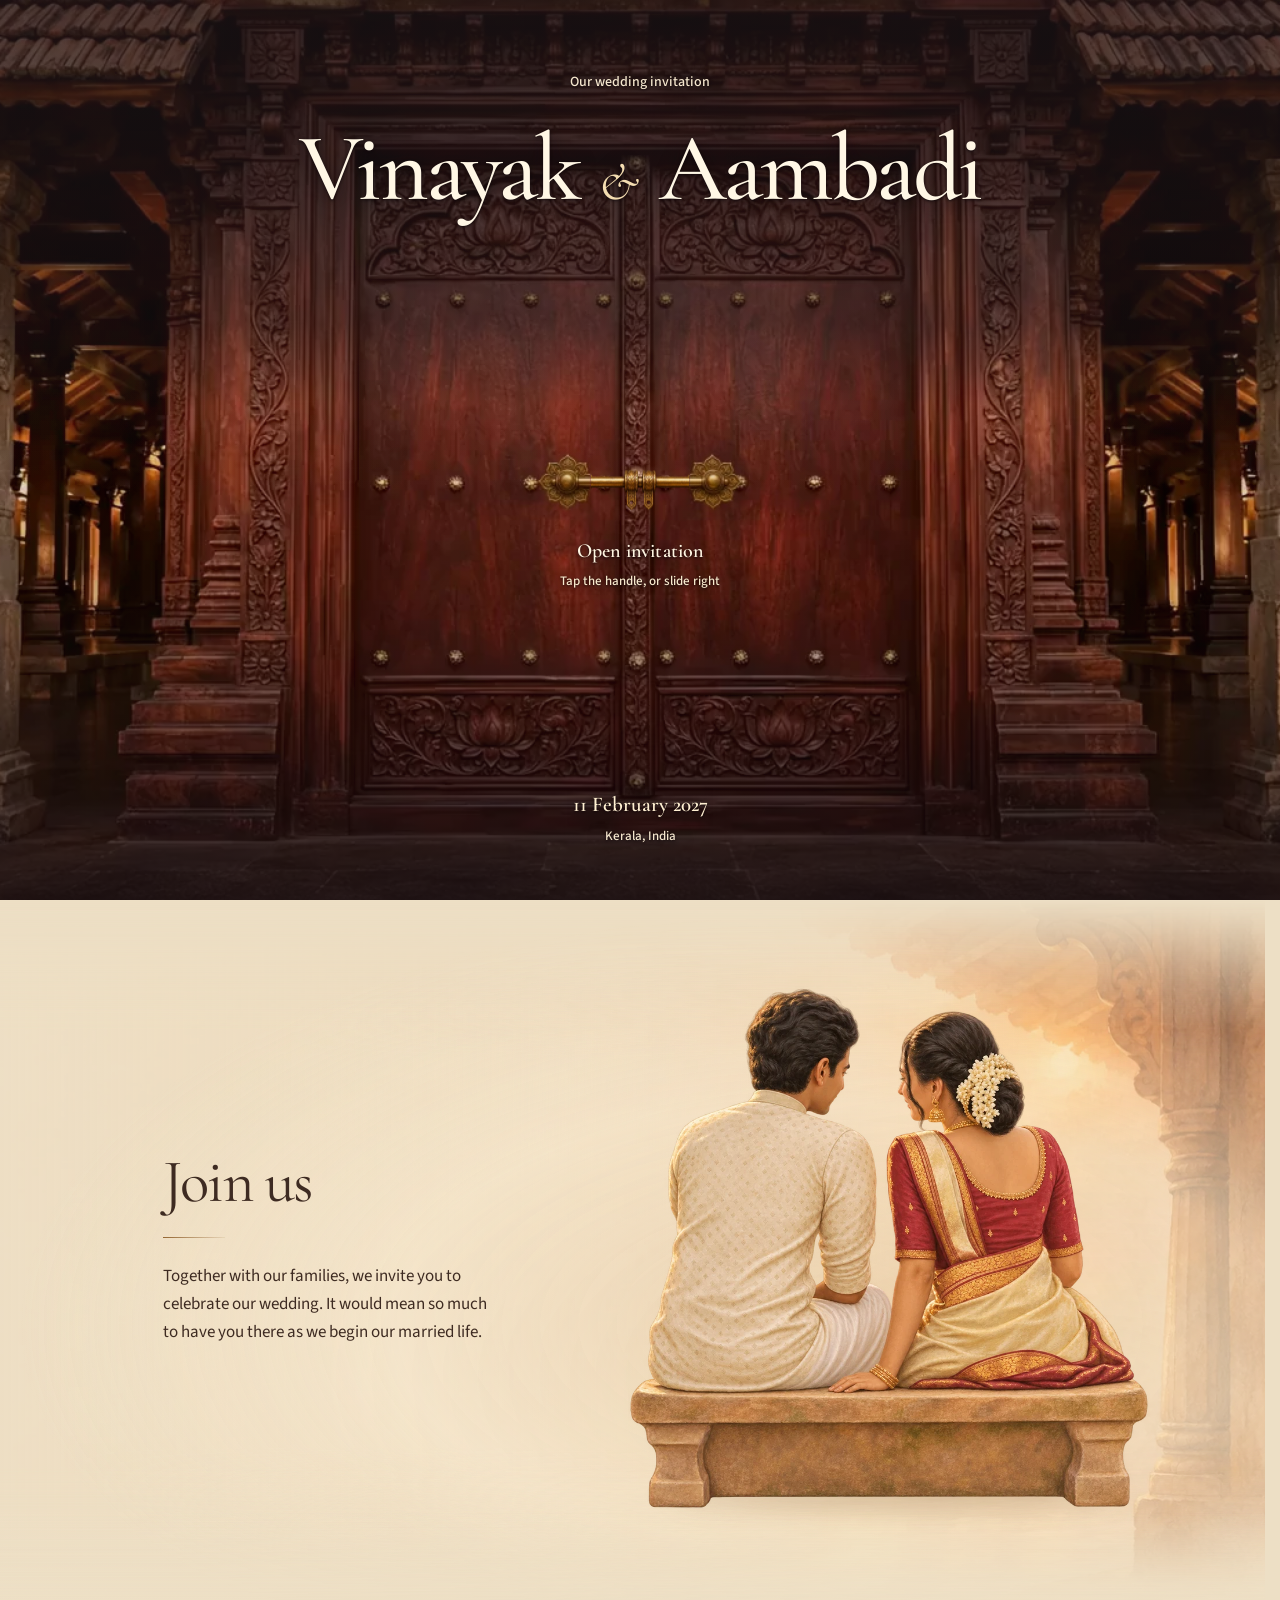
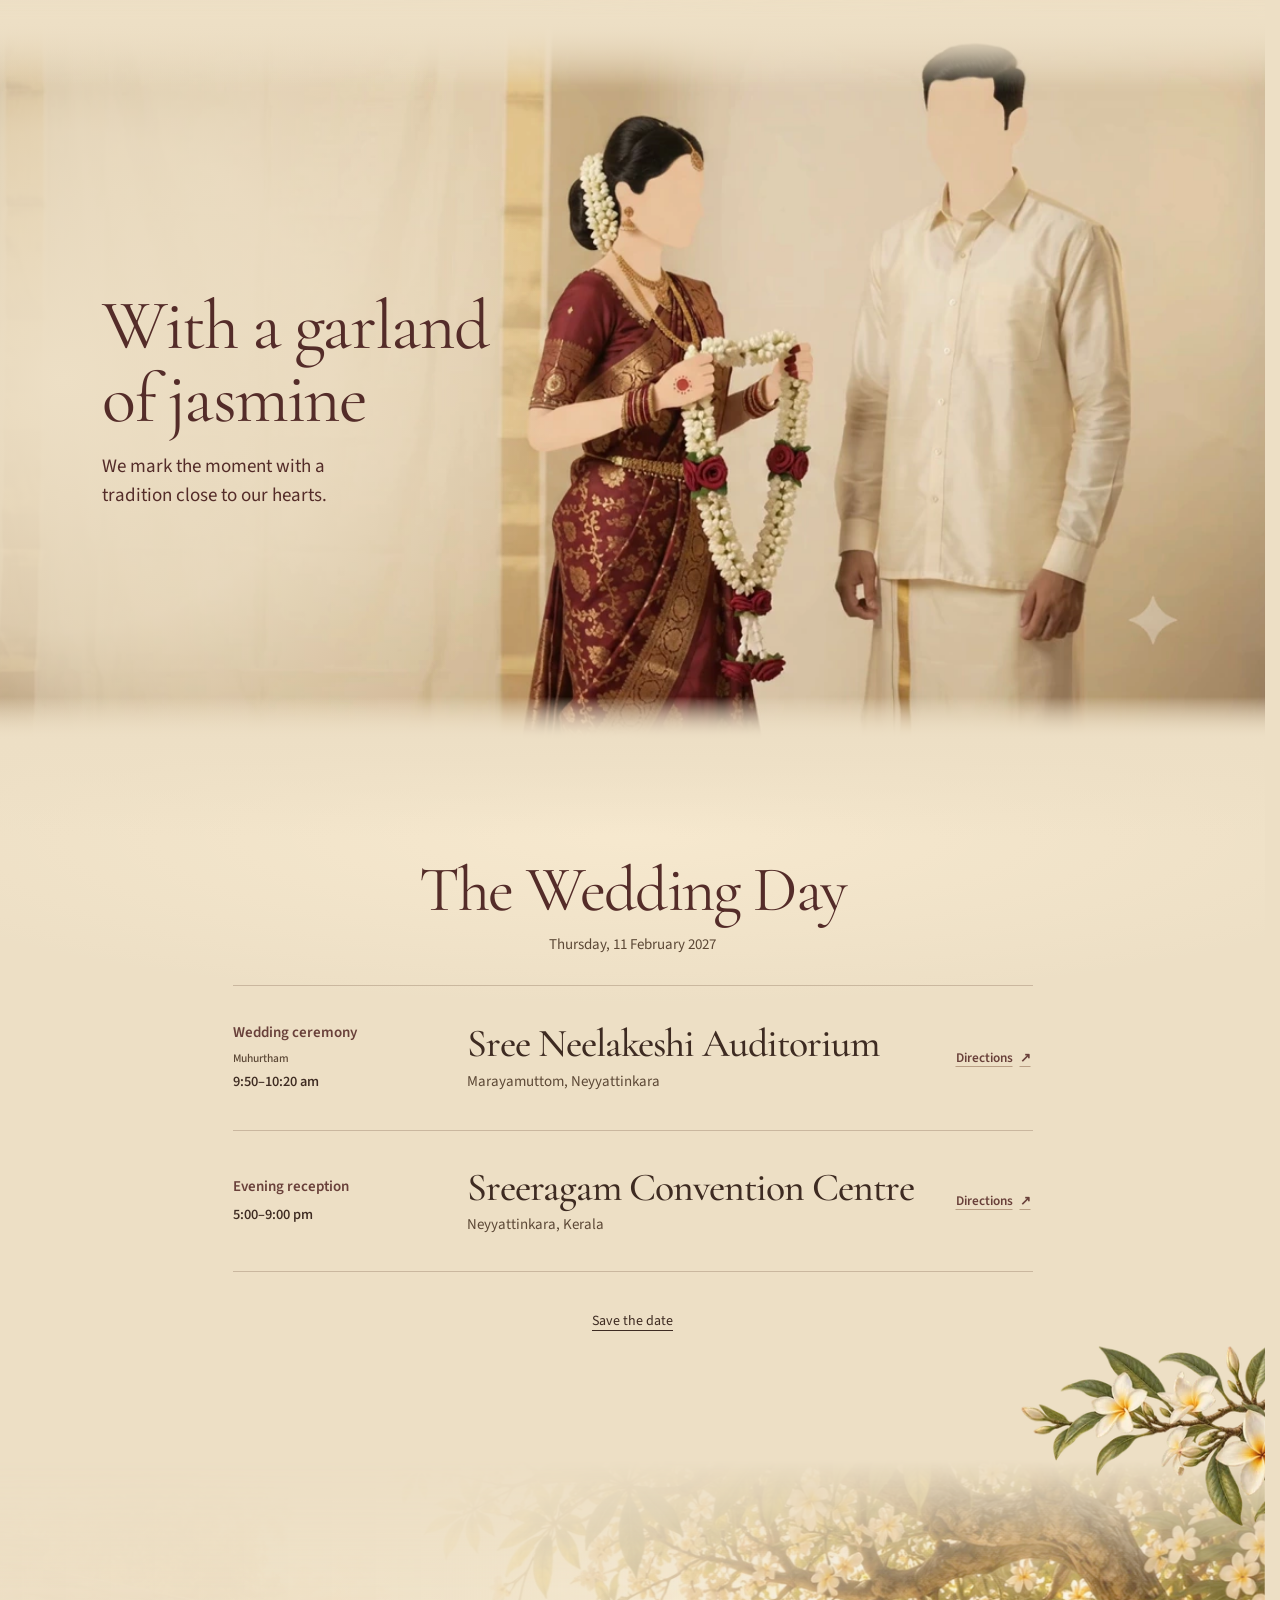
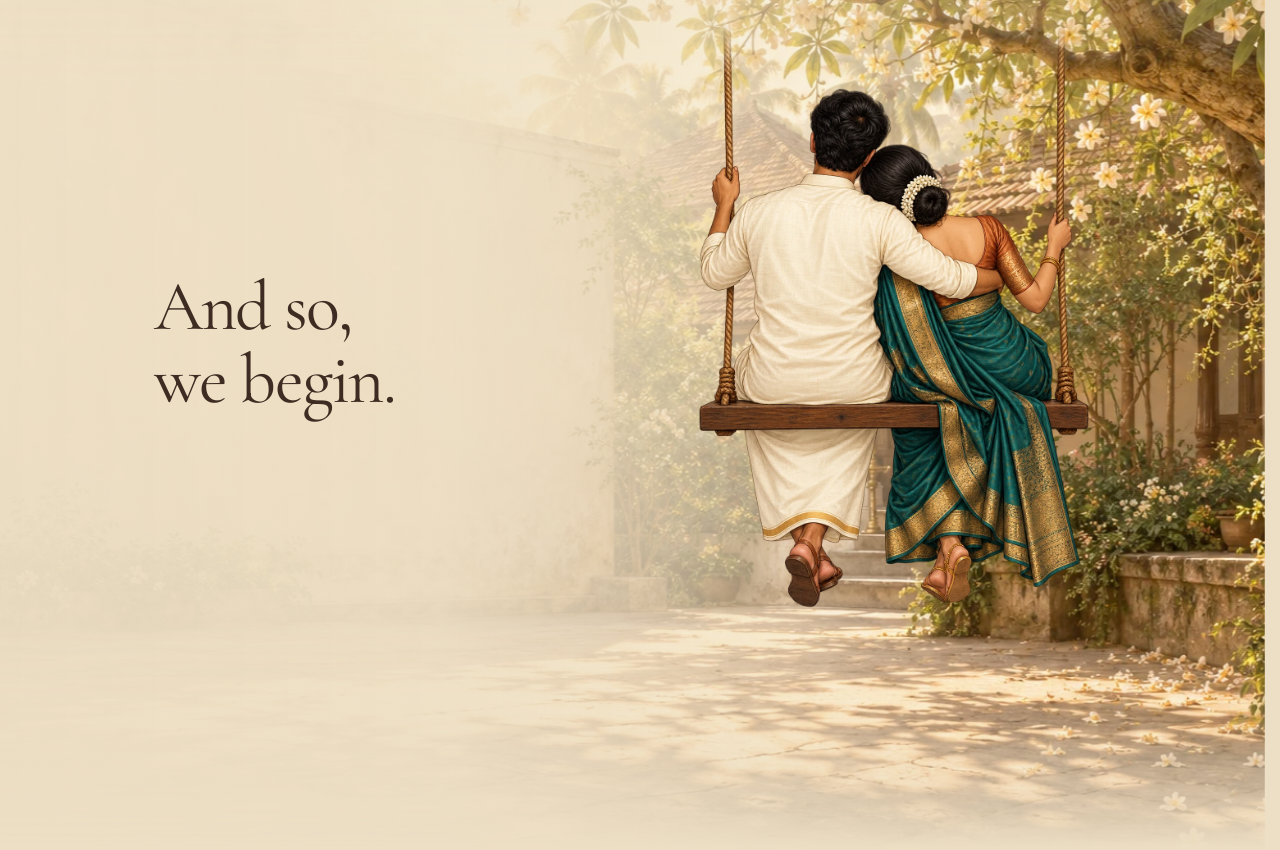
==== commit df5d9910: "Refine invitation spacing and restore the garland scene detail" ====
--- a/docs/vinayak-aambadi-invite/invite.html
+++ b/docs/vinayak-aambadi-invite/invite.html
@@ -7,7 +7,7 @@
 <meta charset="utf-8"><meta name="viewport" content="width=device-width,initial-scale=1,viewport-fit=cover">
 <meta name="theme-color" content="#ead8b8"><title>Vinayak &amp; Aambadi · 11 February 2027</title>
 <meta name="description" content="With joyful hearts, join Vinayak and Aambadi in Kerala on 11 February 2027.">
-<link rel="icon" href="favicon.svg"><link rel="stylesheet" href="heritage.css?v=23"><link rel="stylesheet" href="depth-layers.css?v=4"><link rel="stylesheet" href="seamless-sections.css?v=5"><link rel="stylesheet" href="invitation-details.css?v=19"><script defer src="vendor/gsap.min.js"></script><script defer src="entrance-film.js?v=6"></script><script defer src="door-handle.js?v=1"></script><script defer src="heritage.js?v=23"></script><script type="module" src="scroll-world.js?v=garland-chapter"></script>
+<link rel="icon" href="favicon.svg"><link rel="stylesheet" href="heritage.css?v=23"><link rel="stylesheet" href="depth-layers.css?v=4"><link rel="stylesheet" href="seamless-sections.css?v=5"><link rel="stylesheet" href="invitation-details.css?v=27"><script defer src="vendor/gsap.min.js"></script><script defer src="entrance-film.js?v=6"></script><script defer src="door-handle.js?v=1"></script><script defer src="heritage.js?v=23"></script><script type="module" src="scroll-world.js?v=garland-clean"></script>
 </head><body>
 <a class="skip" href="#the-day">Skip to wedding details</a>
 <section class="invite-gate" id="entrance" aria-labelledby="gate-title" hidden>
@@ -37,7 +37,7 @@
 <div class="letter-couple"><img src="assets/courtyard-portrait-v11/dusk.webp" srcset="assets/courtyard-portrait-v11/dusk-mobile.webp 540w, assets/courtyard-portrait-v11/dusk.webp 900w" sizes="(max-width:700px) 84vw, 43vw" alt="Vinayak and Aambadi turn slightly toward one another while seated on a stone bench, illustrated from behind." loading="lazy" width="900" height="964"></div>
 </section>
 <section class="scene light-story garland-story" id="cinema" aria-labelledby="garland-title">
-<div class="scroll-world film" data-world="chapter" data-manifest="assets/garland-textile-v2/manifest.json" aria-hidden="true"><picture class="world-poster"><source media="(max-width:700px)" srcset="assets/garland-textile-v2/mobile-poster.webp"><img src="assets/garland-textile-v2/desktop-poster.webp" alt="" width="1024" height="576" loading="lazy"></picture><canvas></canvas></div>
+<div class="scroll-world film" data-world="chapter" data-manifest="assets/garland-textile-v4/manifest.json" aria-hidden="true"><picture class="world-poster"><source media="(max-width:700px)" srcset="assets/garland-textile-v4/mobile-poster.webp"><img src="assets/garland-textile-v3/desktop-poster.webp" alt="" width="1152" height="648" loading="lazy"></picture><canvas></canvas></div>
 <div class="film-wash" aria-hidden="true"></div>
 <div class="light-copy">
 <h2 id="garland-title" data-words><span>With a garland</span><span>of jasmine</span></h2>
--- a/docs/vinayak-aambadi-invite/invitation-details.css
+++ b/docs/vinayak-aambadi-invite/invitation-details.css
@@ -24,7 +24,8 @@
 .letter {
  grid-template-columns: minmax(0, .9fr) minmax(0, 1.1fr);
  gap: clamp(22px, 5vw, 78px);
- padding: clamp(80px, 11svh, 150px) max(8vw, calc((100vw - 1180px) / 2));
+ min-height: 80svh;
+ padding: clamp(32px, 6svh, 72px) max(8vw, calc((100vw - 1180px) / 2));
 }
 .letter::before {
  inset: 0;
@@ -77,7 +78,7 @@
  margin: 24px 0;
  background: linear-gradient(90deg, #946632, #94663218);
 }
-.letter-couple { width: 100%; height: auto; max-width: min(550px, 65svh); justify-self: center; }
+.letter-couple { width: 100%; height: auto; max-width: min(550px, 58svh); justify-self: center; }
 .letter-couple img { width: 100%; height: auto; }
 .letter-couple::after {
  left: 9%;
@@ -116,18 +117,19 @@
 
 .garland-story .film {
  filter: none;
- --scene-fade: linear-gradient(transparent, #000 17%, #000 88%, #0005 97%, transparent);
+ --scene-fade: linear-gradient(transparent, #000 10%, #000 94%, transparent);
 }
 
 .garland-story .film-wash {
  background:
-  linear-gradient(180deg, var(--paper), transparent 20%, transparent 88%, var(--paper) 99%),
-  linear-gradient(90deg, var(--paper), #eddfc5d9 24%, transparent 46%);
+  linear-gradient(180deg, var(--paper), transparent 9%, transparent 94%, var(--paper)),
+  radial-gradient(ellipse 39% 64% at 5% 50%, var(--paper), #eddfc5c7 54%, transparent);
 }
 
 .celebrations {
- align-items: stretch;
- padding-block: clamp(52px, 8.5svh, 88px) clamp(48px, 8svh, 88px);
+ align-items: center;
+ min-height: 80svh;
+ padding-block: clamp(30px, 6svh, 72px);
  background:
   linear-gradient(var(--paper), transparent 96px),
   radial-gradient(ellipse 65% 170px at 50% 96px, #fff1d785, transparent),
@@ -136,8 +138,8 @@
 
 .celebrations-inner {
  display: grid;
- grid-template-rows: auto 1fr auto;
- max-width: 860px;
+ gap: clamp(16px, 3svh, 30px);
+ max-width: 800px;
 }
 
 .celebrations h2 {
@@ -145,15 +147,14 @@
 }
 
 .celebrations .celebration-date {
- margin: 8px 0 0;
+ margin: 10px 0 0;
 }
 
 .celebrations .event-grid {
  grid-template-columns: minmax(0, 1fr);
- align-content: center;
  gap: 0;
  width: 100%;
- margin-block: clamp(26px, 5svh, 48px);
+ margin: 0;
 }
 
 .celebrations .event-grid .event {
@@ -233,7 +234,7 @@
   display: none;
  }
  /* Keep each chapter at least a screen tall when the browser chrome collapses. */
- .letter, .light-story, .celebrations { min-height: 100svh; min-height: 100lvh; }
+ .light-story, .celebrations { min-height: 100svh; min-height: 100lvh; }
  .light-story { align-items: flex-start; padding-top: clamp(42px, 8svh, 82px); }
  .light-copy { margin-top: 0; }
  .light-copy h2 { font-size: clamp(40px, 11vw, 56px); }
@@ -242,9 +243,12 @@
   background: linear-gradient(180deg, var(--paper), #eddfc5ed 17%, #eddfc568 33%, transparent 49%, transparent 65%, #eddfc5b3 85%, var(--paper) 98%);
  }
  .garland-story .film-wash {
-  background: linear-gradient(180deg, var(--paper), #eddfc5d9 13%, #eddfc550 25%, transparent 36%, transparent 88%, var(--paper) 99%);
+  background:
+   linear-gradient(180deg, var(--paper), transparent 8%, transparent 94%, var(--paper)),
+   radial-gradient(ellipse 92% 31% at 4% 10%, var(--paper), #eddfc5a0 51%, transparent);
  }
  .letter {
+  min-height: 100svh;
   justify-content: center;
   gap: clamp(6px, 1.5svh, 14px);
   padding: clamp(20px, 4svh, 42px) 8vw;
@@ -273,8 +277,8 @@
 }
 
 @media (max-width: 700px) and (max-height: 740px) {
- .celebrations { padding-block: 28px 16px; }
- .celebrations .event-grid { margin-block: 18px 8px; }
+ .celebrations { padding-block: 22px; }
+ .celebrations-inner { gap: 13px; }
  .celebrations .event-grid .event { padding-block: 17px; gap: 10px 8px; }
  .event-venue { font-size: 26px; }
 }
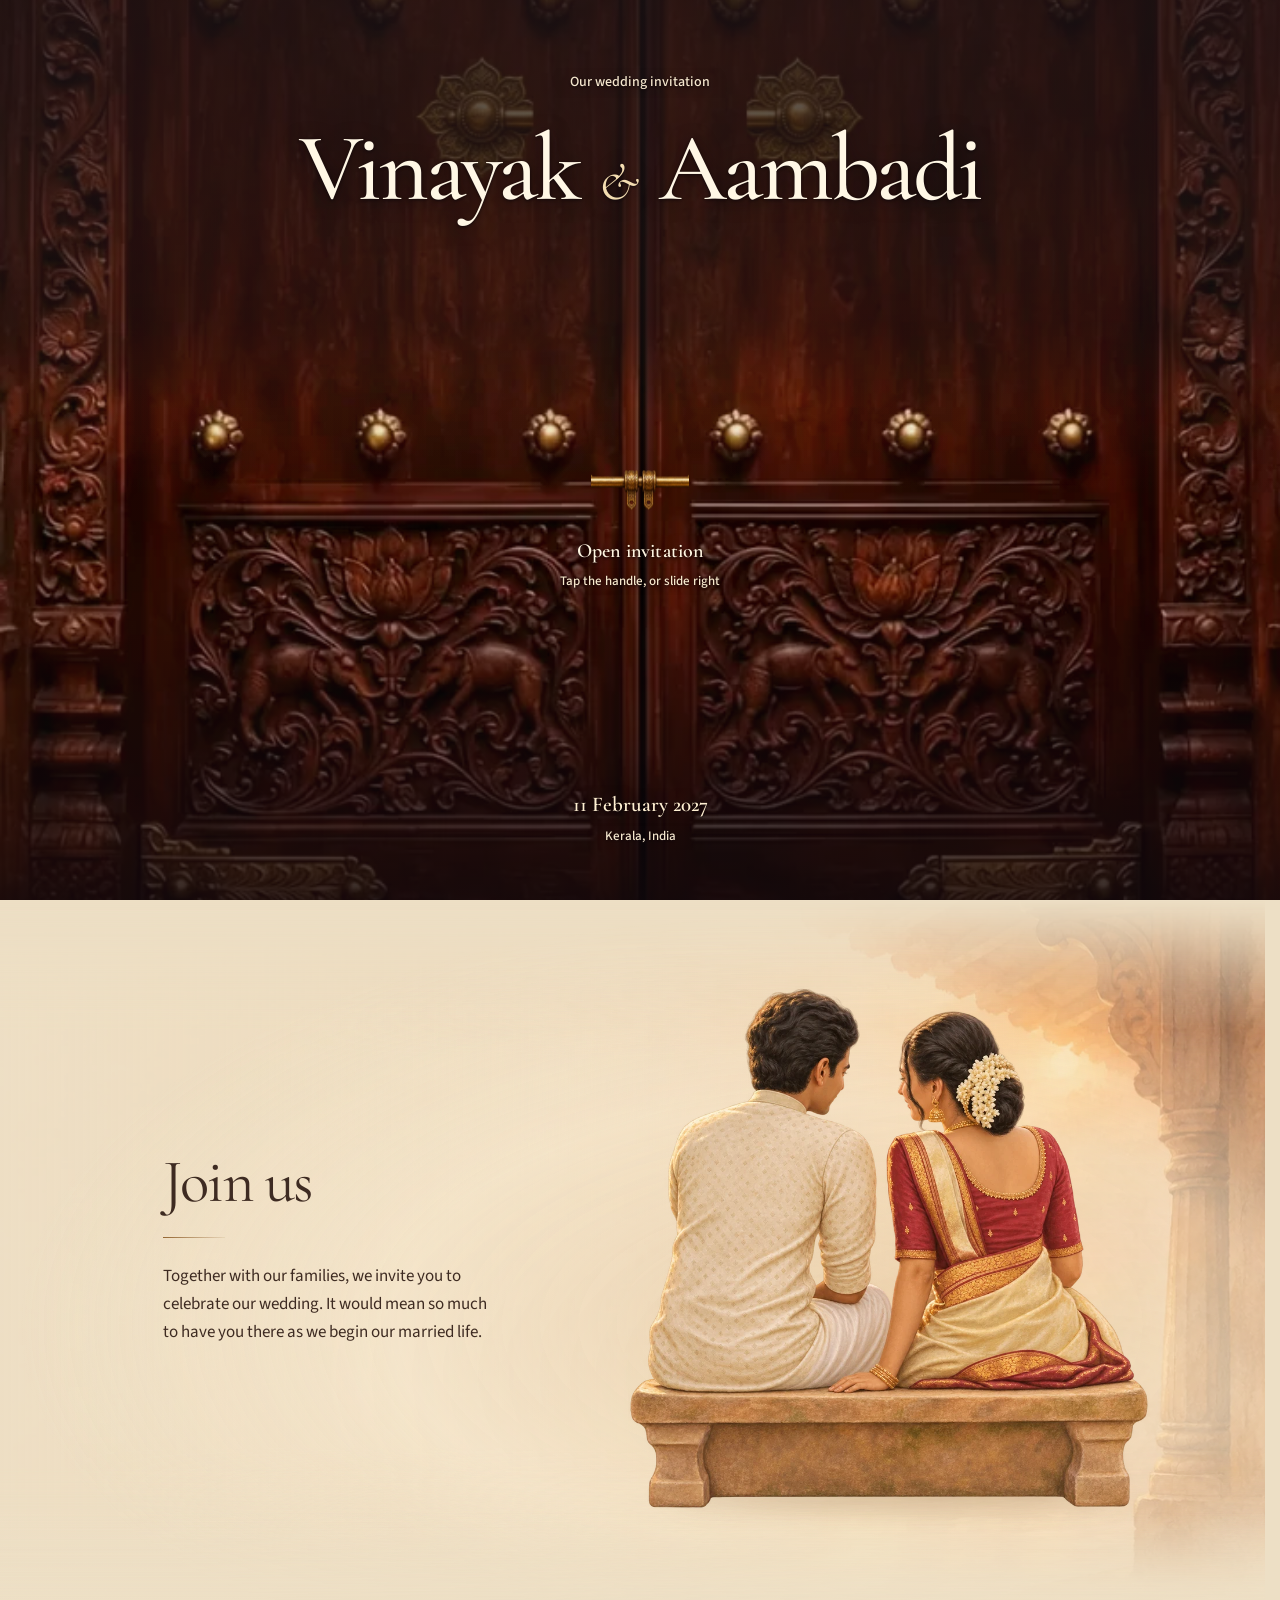
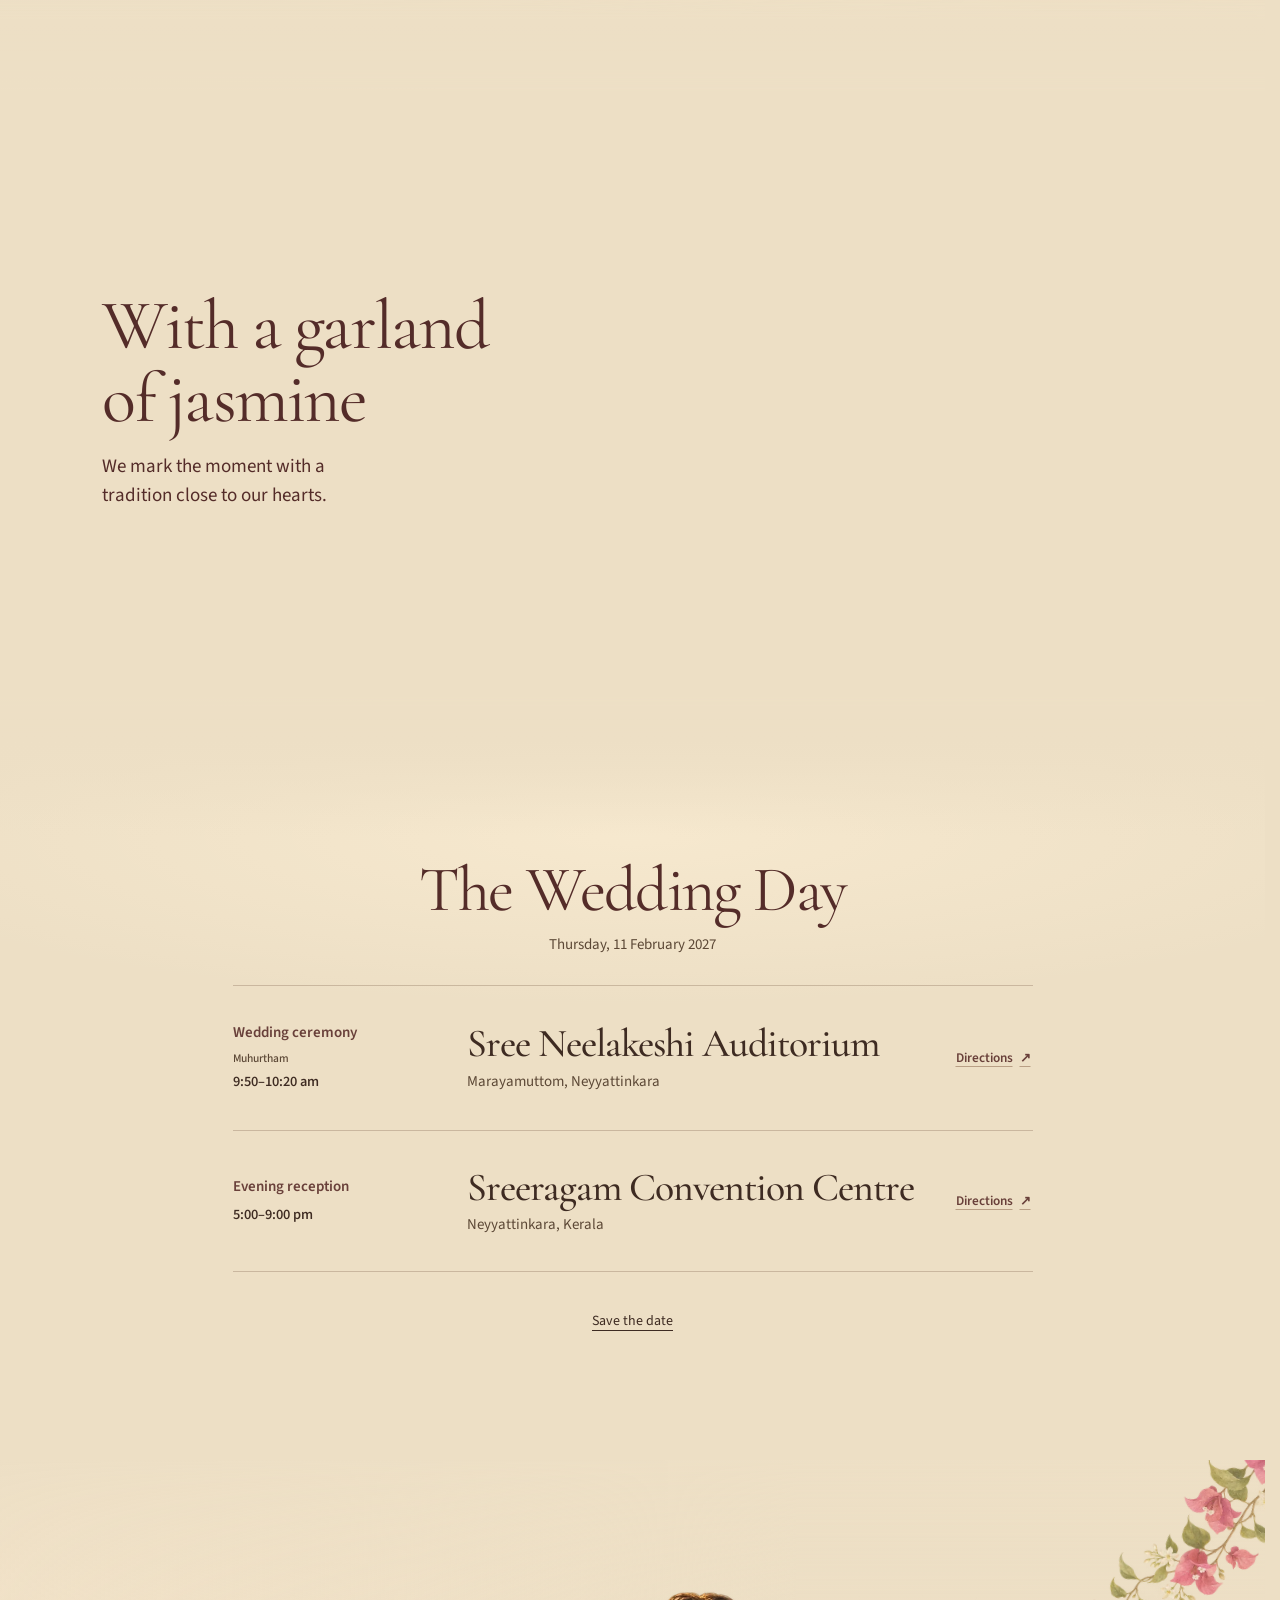
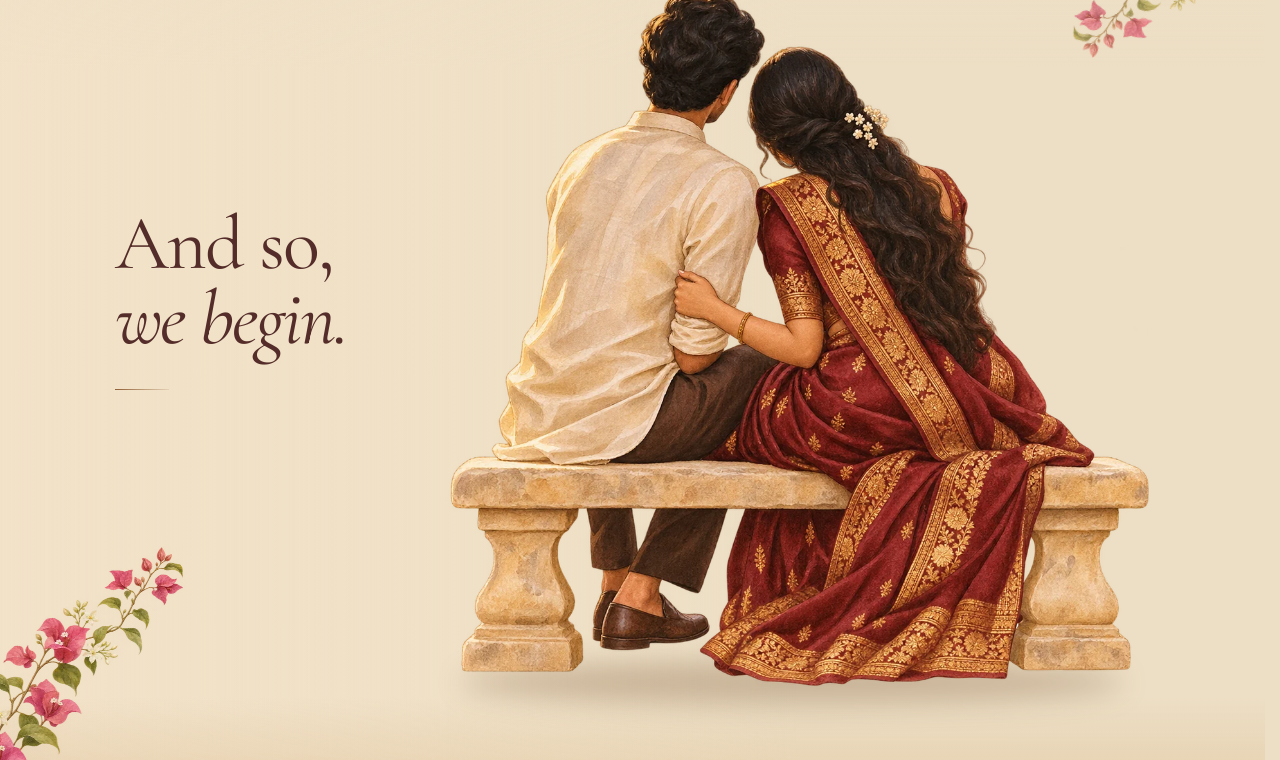
==== commit e6dd4464: "Add the layered watercolor finale and improve compact garland spacing" ====
--- a/docs/vinayak-aambadi-invite/invite.html
+++ b/docs/vinayak-aambadi-invite/invite.html
@@ -7,7 +7,7 @@
 <meta charset="utf-8"><meta name="viewport" content="width=device-width,initial-scale=1,viewport-fit=cover">
 <meta name="theme-color" content="#ead8b8"><title>Vinayak &amp; Aambadi · 11 February 2027</title>
 <meta name="description" content="With joyful hearts, join Vinayak and Aambadi in Kerala on 11 February 2027.">
-<link rel="icon" href="favicon.svg"><link rel="stylesheet" href="heritage.css?v=23"><link rel="stylesheet" href="depth-layers.css?v=4"><link rel="stylesheet" href="seamless-sections.css?v=5"><link rel="stylesheet" href="invitation-details.css?v=27"><script defer src="vendor/gsap.min.js"></script><script defer src="entrance-film.js?v=6"></script><script defer src="door-handle.js?v=1"></script><script defer src="heritage.js?v=23"></script><script type="module" src="scroll-world.js?v=garland-clean"></script>
+<link rel="icon" href="favicon.svg"><link rel="stylesheet" href="heritage.css?v=23"><link rel="stylesheet" href="depth-layers.css?v=4"><link rel="stylesheet" href="seamless-sections.css?v=5"><link rel="stylesheet" href="invitation-details.css?v=32"><script defer src="vendor/gsap.min.js"></script><script defer src="entrance-film.js?v=6"></script><script defer src="door-handle.js?v=1"></script><script defer src="heritage.js?v=24"></script><script type="module" src="scroll-world.js?v=garland-clean"></script>
 </head><body>
 <a class="skip" href="#the-day">Skip to wedding details</a>
 <section class="invite-gate" id="entrance" aria-labelledby="gate-title" hidden>
@@ -59,5 +59,21 @@
 </article>
 </div><div class="events-meta"><a class="calendar" href="wedding.ics" download>Save the date</a></div></div>
 </section>
-<section class="scene memory" id="our-story" aria-labelledby="memory-title"><img class="depth-floral floral--memory" src="assets/botanical-depth-v1/frangipani.webp" srcset="assets/botanical-depth-v1/frangipani-mobile.webp 480w, assets/botanical-depth-v1/frangipani.webp 960w" sizes="(max-width:700px) 190px, 340px" width="960" height="640" alt="" aria-hidden="true" decoding="async" loading="lazy"><div class="memory-backdrop" aria-hidden="true"><picture class="memory-setting"><source media="(max-width:700px)" srcset="assets/heritage-v2/story-garden-small.webp"><img src="assets/heritage-v2/story-garden.webp" alt="" loading="lazy" width="1536" height="1024"></picture><div class="memory-wash"></div><div class="scene-glow glow--memory"></div></div><div class="memory-copy" id="until-then"><h2 id="memory-title" data-words><span>And so, we begin.</span></h2></div><div class="swing"><img src="assets/couple-swing-rear-v2.webp" alt="The couple sharing a garden swing, seen from behind." loading="lazy" width="1024" height="1536"></div></section>
-</main></body></html>
+<section class="scene memory finale" id="our-story" aria-labelledby="memory-title">
+ <picture class="finale-courtyard" aria-hidden="true"><source media="(max-width:700px)" srcset="assets/finale-watercolor/court-small.webp"><img src="assets/finale-watercolor/court.webp" width="1536" height="1024" loading="lazy" alt=""></picture>
+ <div class="finale-light" aria-hidden="true"></div>
+ <div class="memory-copy" id="until-then"><h2 id="memory-title" data-words><span>And so,</span> <i>we begin.</i></h2></div>
+ <picture class="finale-portrait"><source media="(max-width:390px)" srcset="assets/finale-watercolor/couple-small.webp 553w, assets/finale-watercolor/couple.webp 1106w" sizes="88vw"><img src="assets/finale-watercolor/couple.webp" width="1106" height="1120" loading="lazy" alt="A watercolor of Vinayak and Aambadi leaning together on a courtyard bench, seen from behind."></picture>
+ <img class="finale-branch finale-branch--far" src="assets/finale-watercolor/sprig-small.webp" width="560" height="559" loading="lazy" alt="">
+ <img class="finale-branch finale-branch--near" src="assets/finale-watercolor/sprig.webp" srcset="assets/finale-watercolor/sprig-small.webp 560w, assets/finale-watercolor/sprig.webp 760w" sizes="(max-width:700px) 34vw, 22vw" width="760" height="759" loading="lazy" alt="">
+</section>
+</main>
+<audio id="invitation-music" src="assets/music.m4a" preload="none"></audio>
+<button class="music-toggle" type="button" aria-label="Mute invitation music" aria-pressed="false" hidden>
+ <svg aria-hidden="true" viewBox="0 0 24 24" fill="none" stroke="currentColor" stroke-width="1.5" stroke-linecap="round" stroke-linejoin="round">
+  <path d="M4 9h4l5-4v14l-5-4H4z"/>
+  <path class="music-waves" d="M16 9a4 4 0 0 1 0 6m2.5-8a7 7 0 0 1 0 10"/>
+  <path class="music-slash" d="m16 10 4 4m0-4-4 4"/>
+ </svg>
+</button>
+</body></html>
--- a/docs/vinayak-aambadi-invite/invitation-details.css
+++ b/docs/vinayak-aambadi-invite/invitation-details.css
@@ -1,3 +1,32 @@
+.music-toggle:not([hidden]) {
+ position: fixed;
+ z-index: 51;
+ right: calc(8px + env(safe-area-inset-right));
+ bottom: calc(8px + env(safe-area-inset-bottom));
+ display: grid;
+ place-items: center;
+ width: 44px;
+ height: 44px;
+ padding: 0;
+ border: 0;
+ border-radius: 50%;
+ background: transparent;
+ color: #f8ead2;
+ cursor: pointer;
+}
+.music-toggle::before {
+ content: '';
+ position: absolute;
+ inset: 5px;
+ border: 1px solid #e7cc9959;
+ border-radius: inherit;
+ background: #391d1c99;
+}
+.music-toggle svg { position: relative; width: 17px; height: 17px; }
+.music-toggle:focus-visible { outline: 2px solid #f8ead2; outline-offset: -5px; }
+.music-slash, .music-toggle[aria-pressed="true"] .music-waves { display: none; }
+.music-toggle[aria-pressed="true"] .music-slash { display: initial; }
+
 /* The launch type arrives in a single sequence. The lock remains interactive. */
 @media (prefers-reduced-motion: no-preference) {
  .invite-gate .gate-heading { animation: none; }
@@ -277,6 +306,17 @@
 }
 
 @media (max-width: 700px) and (max-height: 740px) {
+ .garland-story { padding-top: clamp(22px, 5svh, 56px); }
+ .garland-story .light-copy h2 { font-size: clamp(32px, min(11vw, 6.2svh), 50px); }
+ .garland-story .light-copy > p:last-child { margin-top: 8px; }
+ .garland-story .film {
+  inset: auto 0 0;
+  width: min(100%, 51svh);
+  aspect-ratio: 9 / 16;
+  margin-inline: auto;
+  mask-image: var(--scene-fade), linear-gradient(90deg, transparent, #000 4%, #000 96%, transparent);
+  mask-composite: intersect;
+ }
  .celebrations { padding-block: 22px; }
  .celebrations-inner { gap: 13px; }
  .celebrations .event-grid .event { padding-block: 17px; gap: 10px 8px; }
@@ -286,3 +326,99 @@
 @media (max-width: 360px) and (max-height: 740px) {
  .celebrations h2 { font-size: 34px; }
 }
+
+/* The final illustration has independent architecture, portrait and flower layers. */
+.memory.finale {
+ display: grid;
+ grid-template-columns: minmax(0, 1fr);
+ align-content: center;
+ min-height: 100svh;
+ padding: 7svh 9vw;
+ overflow: clip;
+ background: var(--paper);
+}
+
+.finale-courtyard, .finale-light { position: absolute; pointer-events: none; }
+.finale-courtyard { inset: -6% 0 -3%; z-index: -3; }
+.finale-courtyard img { width: 100%; height: 100%; object-fit: cover; object-position: 65% center; }
+.finale-light {
+ inset: 0;
+ z-index: -2;
+ background:
+  linear-gradient(180deg, var(--paper), transparent 23%, transparent 93%, #e4cba880),
+  linear-gradient(90deg, #f2e2c8ed, #f2e2c88c 33%, transparent 63%);
+}
+
+.finale .memory-copy { width: fit-content; max-width: 40%; color: #542c29; }
+.finale .memory-copy h2 { font-size: clamp(51px, 6vw, 102px); line-height: .98; }
+.finale .memory-copy h2 i { display: block; font-weight: inherit; }
+.finale .memory-copy::after {
+ content: '';
+ display: block;
+ width: 54px;
+ height: 1px;
+ margin-top: clamp(20px, 4svh, 33px);
+ background: linear-gradient(90deg, #916036, #91603620);
+}
+
+.finale-portrait {
+ position: absolute;
+ z-index: 1;
+ right: 9%;
+ bottom: 7%;
+ width: min(56vw, 79svh, 780px);
+}
+.finale-portrait img { position: relative; width: 100%; height: auto; }
+.finale-portrait::before {
+ content: '';
+ position: absolute;
+ inset: auto 4% -1% 3%;
+ height: 6%;
+ border-radius: 50%;
+ background: #68402247;
+ filter: blur(14px);
+}
+
+.finale-branch { position: absolute; pointer-events: none; width: clamp(115px, 22vw, 340px); height: auto; }
+.finale-branch--near { z-index: 2; left: -5%; bottom: -10%; rotate: -14deg; }
+.finale-branch--far { z-index: 0; top: -11%; right: -5%; rotate: 170deg; opacity: .72; }
+
+@media (max-width: 700px) {
+ .memory.finale {
+  min-height: 100lvh;
+  align-content: start;
+  justify-items: center;
+  padding: clamp(50px, 12svh, 110px) 8vw 0;
+ }
+ .finale .memory-copy { max-width: 100%; text-align: center; }
+ .finale .memory-copy h2 { font-size: clamp(43px, min(13vw, 8.4svh), 64px); }
+ .finale .memory-copy::after { margin: 17px auto 0; background: linear-gradient(90deg, #91603620, #916036, #91603620); }
+ .finale-courtyard img { object-position: 70% bottom; }
+ .finale-light { background: linear-gradient(180deg, var(--paper), #f1e2c9ef 20%, #f1e2c95c 54%, transparent 78%, #e4cba876); }
+ .finale-portrait { inset-inline: 0; bottom: 17%; width: min(88vw, 54svh, 520px); margin-inline: auto; }
+ .finale-branch { width: clamp(122px, 47vw, 240px); }
+ .finale-branch--near { left: -11%; bottom: -2%; }
+ .finale-branch--far { right: -12%; top: -4%; }
+}
+
+@media (max-width: 700px) and (max-height: 600px) {
+ .memory.finale { padding-top: clamp(34px, 8svh, 50px); }
+ .finale-portrait { bottom: 13%; }
+ .finale-branch--far { top: -8%; }
+}
+
+@supports (animation-timeline: view()) {
+ @media (prefers-reduced-motion: no-preference) {
+  .finale-courtyard, .finale-portrait, .finale-branch {
+   animation: finale-depth linear both;
+   animation-timeline: --scene;
+   animation-range: entry 0% entry 100%;
+  }
+  /* A larger counter-scroll offset keeps the farther artwork moving more slowly. */
+  .finale-courtyard { --finale-shift: -24svh; }
+  .finale-branch--far { --finale-shift: -15svh; }
+  .finale-portrait { --finale-shift: -8svh; }
+  .finale-branch--near { --finale-shift: -2svh; }
+  @keyframes finale-depth { from { translate: 0 var(--finale-shift); } to { translate: 0 0; } }
+ }
+}
